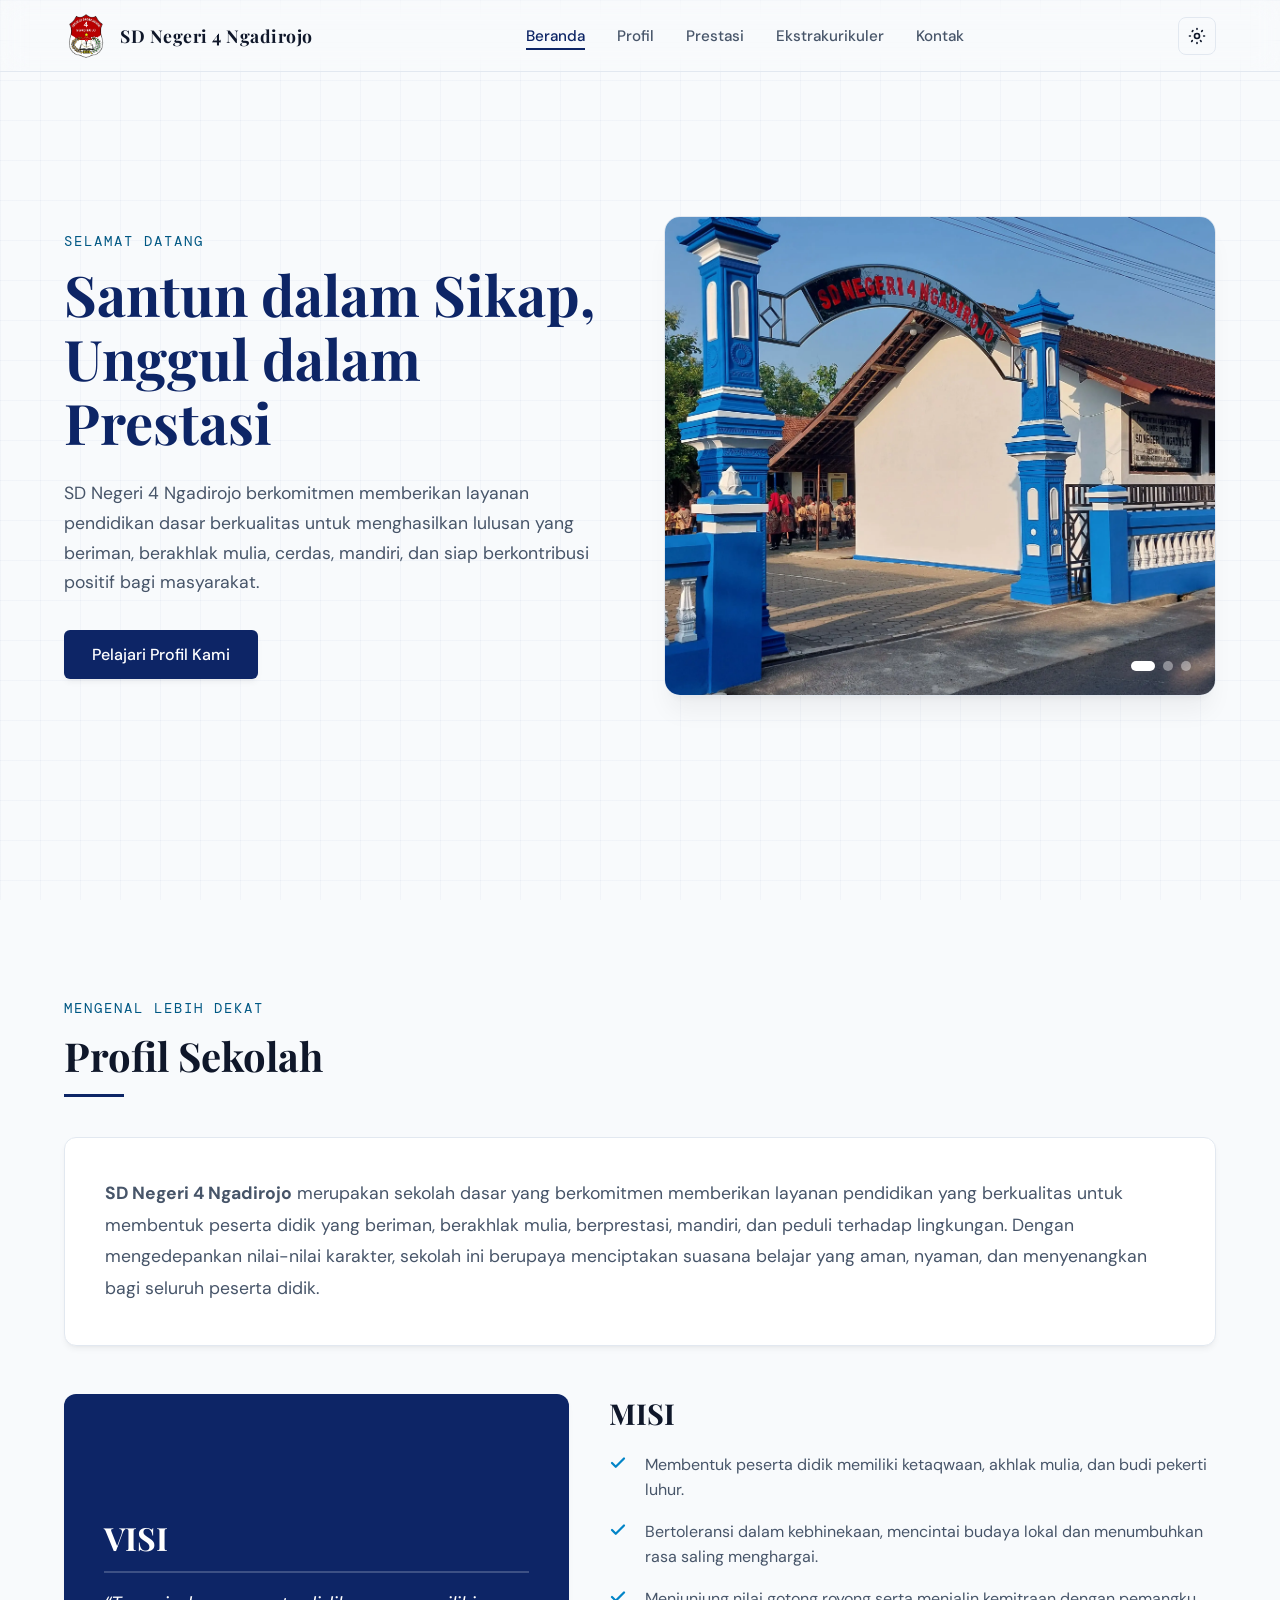
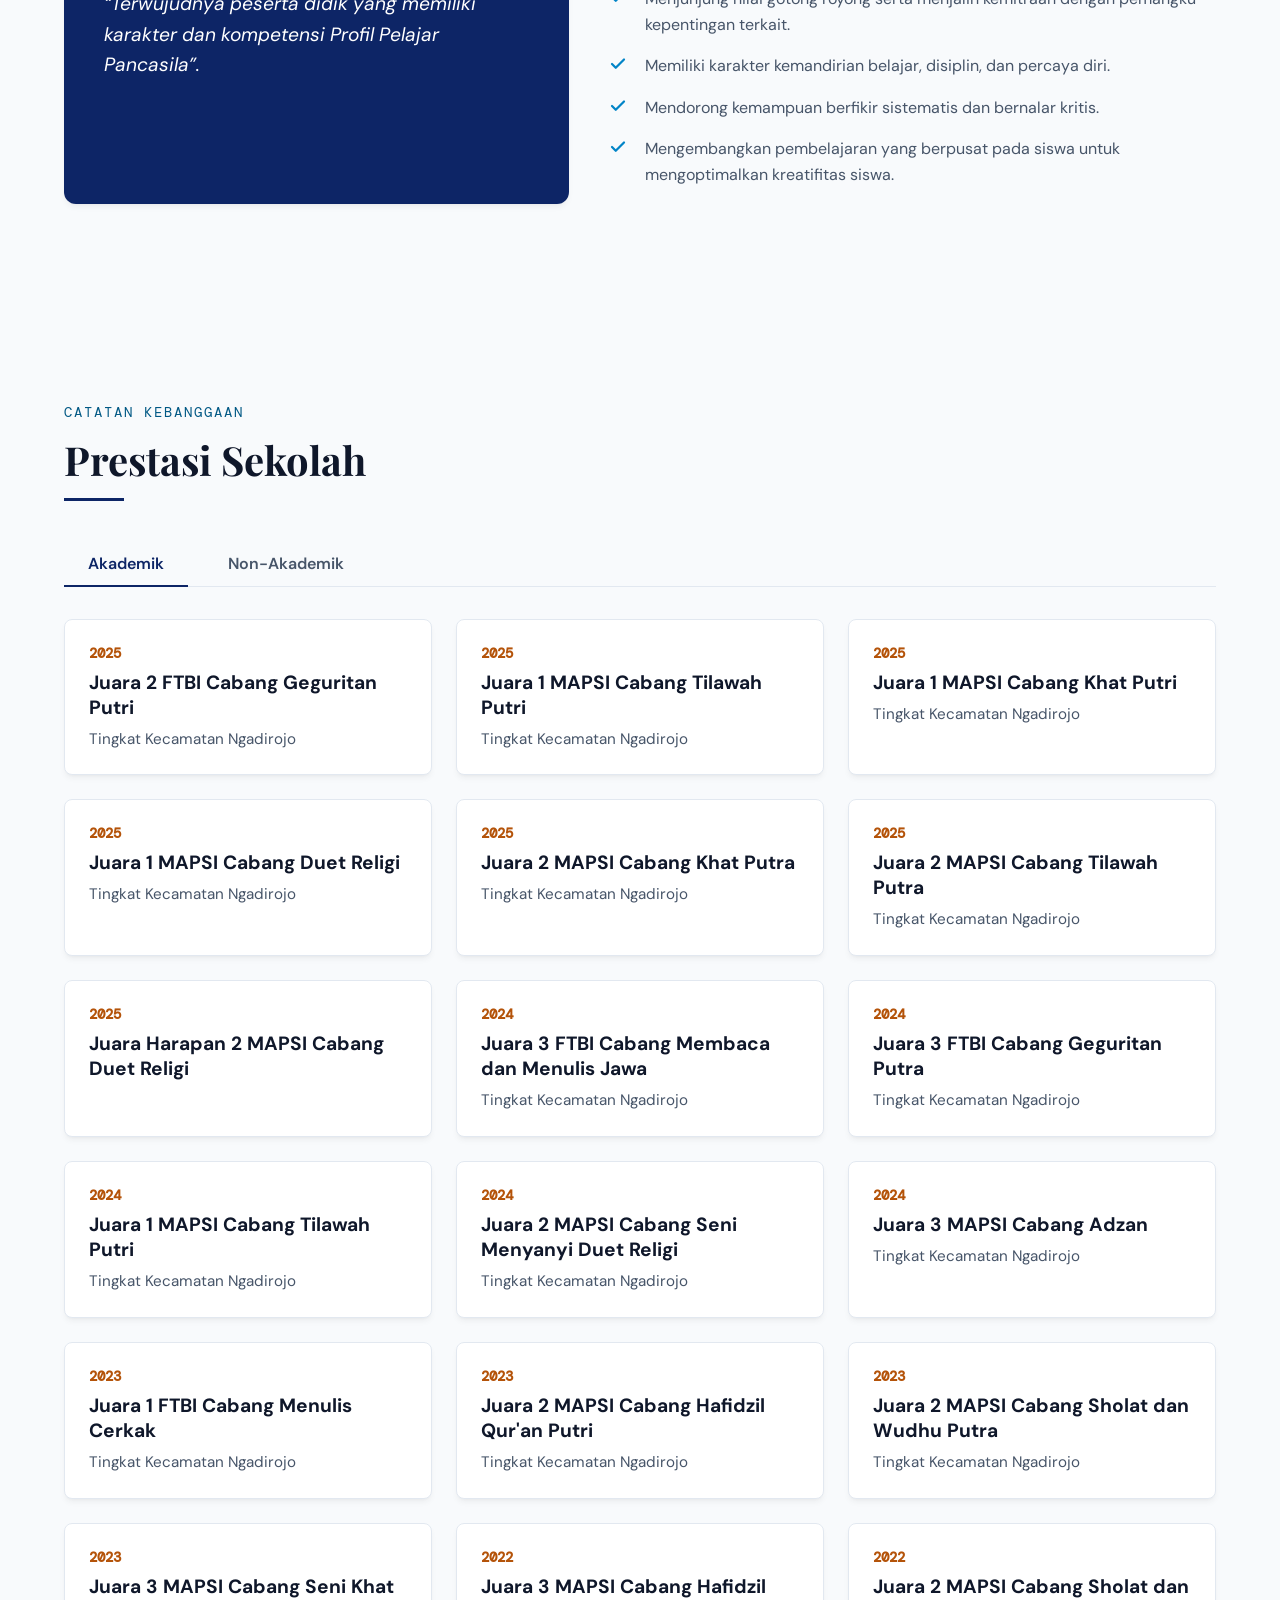
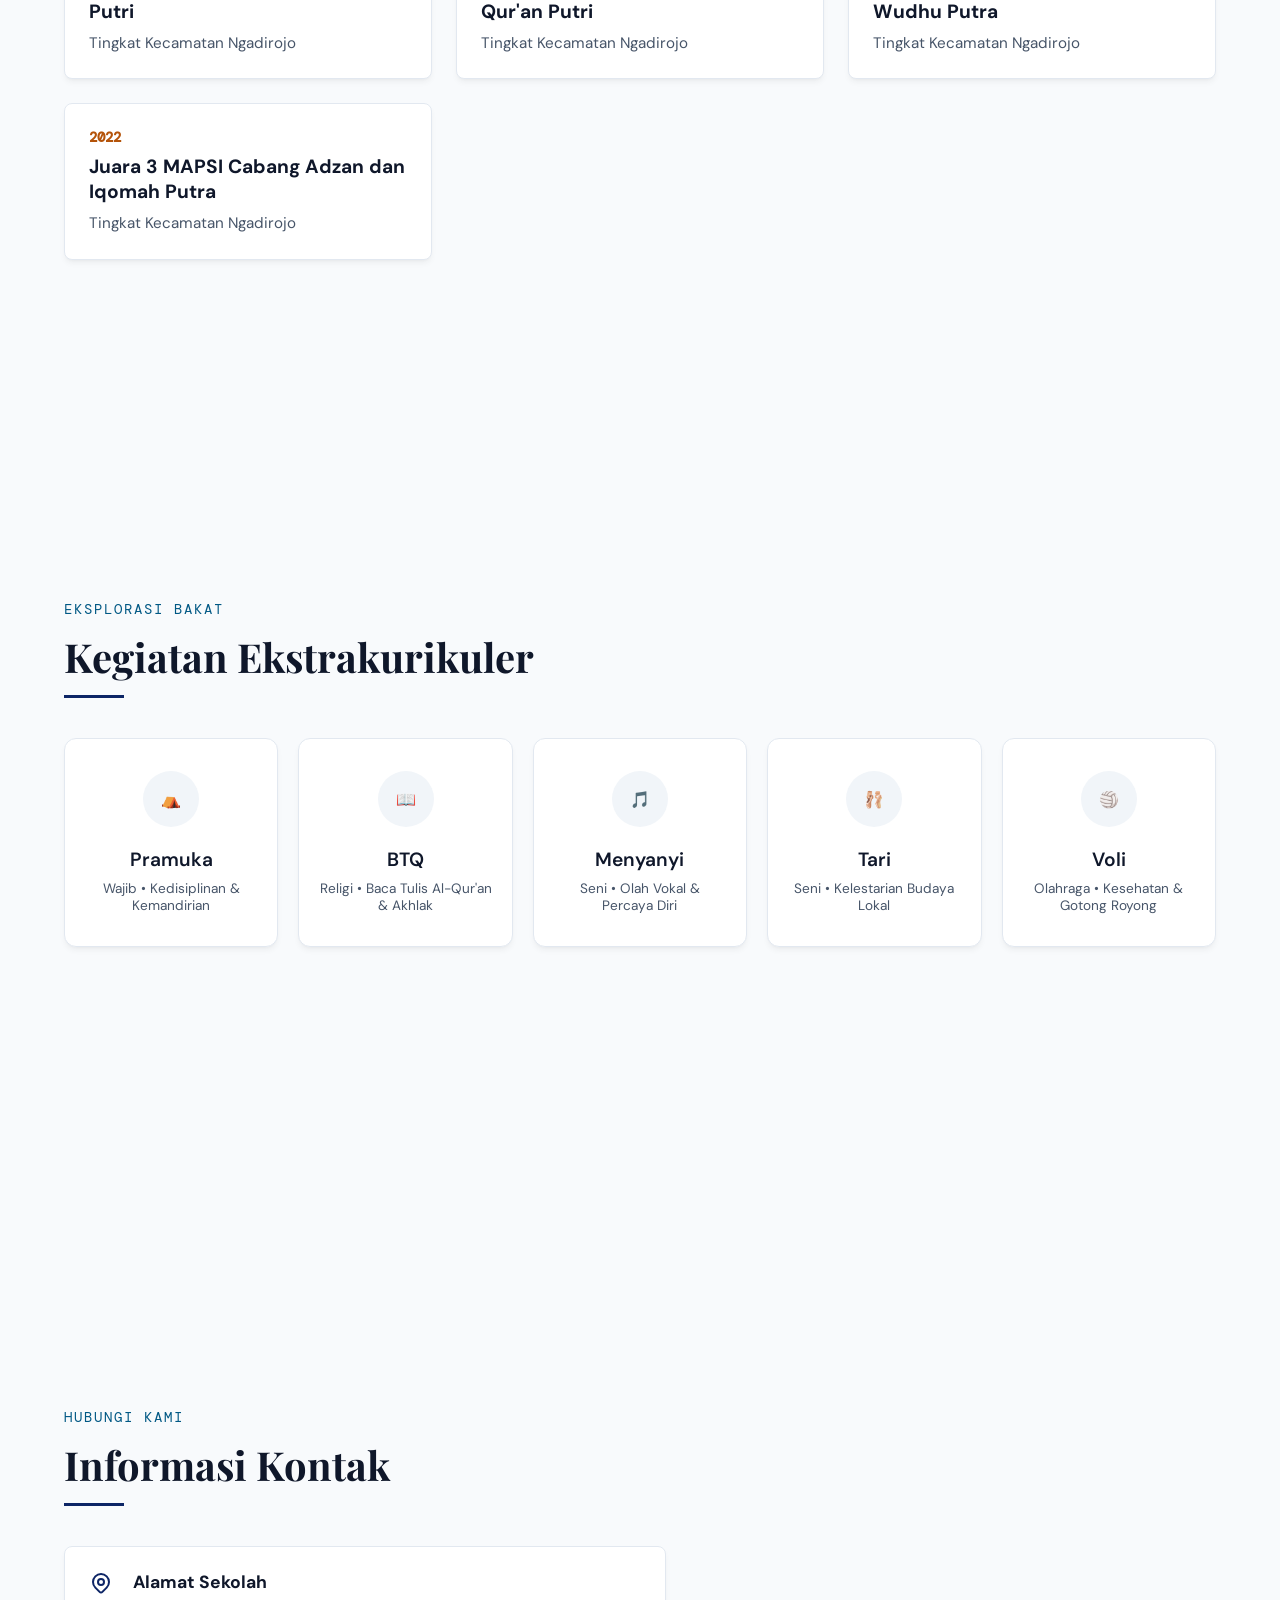
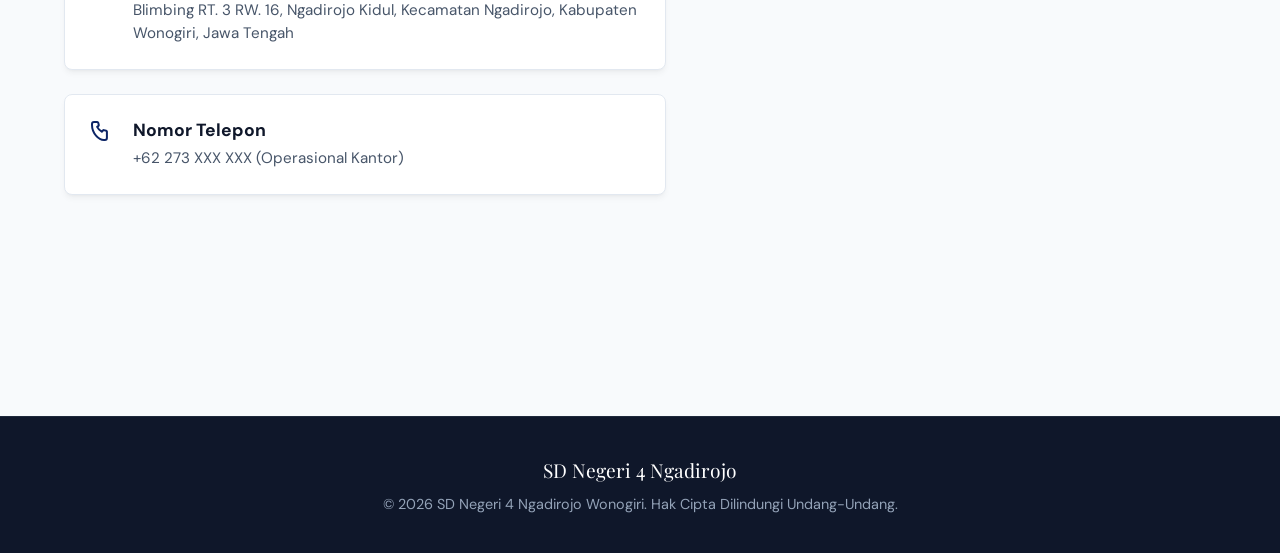
==== index.html @ ae5964b6 "first commit" ====
<!DOCTYPE html>
<html lang="id" data-theme="light">
<head>
  <meta charset="UTF-8">
  <meta name="viewport" content="width=device-width, initial-scale=1.0">
  
  <title>SD Negeri 4 Ngadirojo — Santun dalam Sikap, Unggul dalam Prestasi</title>
  <meta name="description" content="Official website resmi SD Negeri 4 Ngadirojo, Wonogiri. Berkomitmen memberikan layanan pendidikan berkualitas untuk membentuk peserta didik berkarakter Profil Pelajar Pancasila, mandiri, dan berprestasi.">
  <meta name="keywords" content="SD Negeri 4 Ngadirojo, SDN 4 Ngadirojo, Sekolah Dasar Wonogiri, Profil Pelajar Pancasila, SD Ngadirojo Kidul">
  <meta name="author" content="SD Negeri 4 Ngadirojo">
  <meta name="robots" content="index, follow">
  
  <meta property="og:type" content="website">
  <meta property="og:title" content="SD Negeri 4 Ngadirojo — Layanan Pendidikan Berkualitas">
  <meta property="og:description" content="Membentuk peserta didik yang memiliki karakter dan kompetensi Profil Pelajar Pancasila di Kabupaten Wonogiri.">
  <meta property="og:image" content="https://via.placeholder.com/1200x630/1F3F94/ffffff?text=SD+Negeri+4+Ngadirojo">

  <link rel="icon" href="assets/logo.webp">
  <link rel="preconnect" href="https://fonts.googleapis.com">
  <link rel="preconnect" href="https://fonts.gstatic.com" crossorigin>
  <link href="https://fonts.googleapis.com/css2?family=Playfair+Display:ital,wght@0,600;0,700;1,400&family=DM+Mono:wght@400;500&family=DM+Sans:wght@400;500;700&display=swap" rel="stylesheet">

  <link rel="stylesheet" href="style.css">
  <script src="script.js" defer></script>
</head>
<body>

  <div class="grid-bg" aria-hidden="true"></div>

  <nav class="navbar" id="navbar">
    <div class="nav-inner">
      <a href="#" class="nav-brand" aria-label="Homepage SDN 4 Ngadirojo">
        <img src="/assets/logo.webp" alt="Logo" class="nav-logo">
        <span class="brand-text">SD Negeri 4 Ngadirojo</span>
      </a>
      
      <ul class="nav-menu" id="navMenu">
        <li><a href="#hero" class="nav-link active">Beranda</a></li>
        <li><a href="#profil" class="nav-link">Profil</a></li>
        <li><a href="#prestasi" class="nav-link">Prestasi</a></li>
        <li><a href="#ekstrakurikuler" class="nav-link">Ekstrakurikuler</a></li>
        <li><a href="#kontak" class="nav-link">Kontak</a></li>
      </ul>

      <div class="nav-actions">
        <button class="theme-toggle" id="themeToggle" aria-label="Ubah Tema Tampilan">
          <svg width="20" height="20" fill="none" stroke="currentColor" stroke-width="2" viewBox="0 0 24 24">
            <path stroke-linecap="round" stroke-linejoin="round" d="M12 3v1m0 16v1m9-9h-1M4 12H3m15.364-6.364l-.707.707M6.343 17.657l-.707.707M16.243 17.657l.707.707M6.343 6.364l.707-.707M15 12a3 3 0 11-6 0 3 3 0 016 0z"/>
          </svg>
        </button>
        <button class="hamburger" id="hamburger" aria-label="Menu Navigasi" aria-expanded="false">
          <svg width="24" height="24" fill="none" stroke="currentColor" stroke-width="2" viewBox="0 0 24 24">
            <path stroke-linecap="round" stroke-linejoin="round" d="M4 6h16M4 12h16M4 18h16"/>
          </svg>
        </button>
      </div>
    </div>
  </nav>

  <main class="main-container" id="scrollContainer">

    <section id="hero">
      <div class="hero-grid">
        <div class="hero-content">
          <span class="section-tag">Selamat Datang</span>
          <h1>Santun dalam Sikap, Unggul dalam Prestasi</h1>
          <p>SD Negeri 4 Ngadirojo berkomitmen memberikan layanan pendidikan dasar berkualitas untuk menghasilkan lulusan yang beriman, berakhlak mulia, cerdas, mandiri, dan siap berkontribusi positif bagi masyarakat.</p>
          <a href="#profil" class="hero-cta">Pelajari Profil Kami</a>
        </div>
        
        <div class="slider-container" aria-label="Galeri Kegiatan Sekolah">
          <div class="slider-wrapper" id="sliderWrapper">
            <div class="slide">
              <img src="/assets/pic6.webp" alt="SDN 4 Ngadirojo">
            </div>
            <div class="slide">
              <img src="/assets/pic2.webp" alt="Penanaman Karakter">
              <div class="slide-caption">
                <h3>Penanaman Karakter Karakter Bangsa</h3>
                <p>Membentuk kedisiplinan dan jiwa nasionalisme berasaskan Pancasila.</p>
              </div>
            </div>
            <div class="slide">
              <img src="/assets/pic4.webp" alt="Kegiatan Ekstrakurikuler Lapangan">
              <div class="slide-caption">
                <h3>Pengembangan Bakat & Minat</h3>
                <p>Wadah eksplorasi potensi non-akademik siswa yang inklusif.</p>
              </div>
            </div>
          </div>
          <div class="slider-nav" id="sliderNav">
            <button class="slider-dot active" aria-label="Slide 1"></button>
            <button class="slider-dot" aria-label="Slide 2"></button>
            <button class="slider-dot" aria-label="Slide 3"></button>
          </div>
        </div>
      </div>
    </section>

    <section id="profil">
      <span class="section-tag">Mengenal Lebih Dekat</span>
      <h2 class="section-title">Profil Sekolah</h2>
      
      <div class="profile-card">
        <p><strong>SD Negeri 4 Ngadirojo</strong> merupakan sekolah dasar yang berkomitmen memberikan layanan pendidikan yang berkualitas untuk membentuk peserta didik yang beriman, berakhlak mulia, berprestasi, mandiri, dan peduli terhadap lingkungan. Dengan mengedepankan nilai-nilai karakter, sekolah ini berupaya menciptakan suasana belajar yang aman, nyaman, dan menyenangkan bagi seluruh peserta didik.</p>
      </div>

      <div class="vision-mission-box">
        <div class="vision-side">
          <h3>VISI</h3>
          <p>“Terwujudnya peserta didik yang memiliki karakter dan kompetensi Profil Pelajar Pancasila”.</p>
        </div>
        <div class="mission-side">
          <h3>MISI</h3>
          <ul class="mission-list">
            <li>Membentuk peserta didik memiliki ketaqwaan, akhlak mulia, dan budi pekerti luhur.</li>
            <li>Bertoleransi dalam kebhinekaan, mencintai budaya lokal dan menumbuhkan rasa saling menghargai.</li>
            <li>Menjunjung nilai gotong royong serta menjalin kemitraan dengan pemangku kepentingan terkait.</li>
            <li>Memiliki karakter kemandirian belajar, disiplin, dan percaya diri.</li>
            <li>Mendorong kemampuan berfikir sistematis dan bernalar kritis.</li>
            <li>Mengembangkan pembelajaran yang berpusat pada siswa untuk mengoptimalkan kreatifitas siswa.</li>
          </ul>
        </div>
      </div>
    </section>

    <section id="prestasi">
      <span class="section-tag">Catatan Kebanggaan</span>
      <h2 class="section-title">Prestasi Sekolah</h2>
      
      <div class="tabs-nav" role="tablist">
        <button class="tab-btn active" role="tab" aria-selected="true" data-tab="akademik">Akademik</button>
        <button class="tab-btn" role="tab" aria-selected="false" data-tab="non-akademik">Non-Akademik</button>
      </div>

      <div class="prestasi-content active" id="akademik">
        <div class="prestasi-card">
            <div class="prestasi-year">2025</div>
            <h4>Juara 2 FTBI Cabang Geguritan Putri</h4>
            <p>Tingkat Kecamatan Ngadirojo</p>
        </div>
        <div class="prestasi-card">
            <div class="prestasi-year">2025</div>
            <h4>Juara 1 MAPSI Cabang Tilawah Putri</h4>
            <p>Tingkat Kecamatan Ngadirojo</p>
        </div>
        <div class="prestasi-card">
            <div class="prestasi-year">2025</div>
            <h4>Juara 1 MAPSI Cabang Khat Putri</h4>
            <p>Tingkat Kecamatan Ngadirojo</p>
        </div>
        <div class="prestasi-card">
            <div class="prestasi-year">2025</div>
            <h4>Juara 1 MAPSI Cabang Duet Religi</h4>
            <p>Tingkat Kecamatan Ngadirojo</p>
        </div>
        <div class="prestasi-card">
            <div class="prestasi-year">2025</div>
            <h4>Juara 2 MAPSI Cabang Khat Putra</h4>
            <p>Tingkat Kecamatan Ngadirojo</p>
        </div>
        <div class="prestasi-card">
            <div class="prestasi-year">2025</div>
            <h4>Juara 2 MAPSI Cabang Tilawah Putra</h4>
            <p>Tingkat Kecamatan Ngadirojo</p>
        </div>
        <div class="prestasi-card">
            <div class="prestasi-year">2025</div>
            <h4>Juara Harapan 2 MAPSI Cabang Duet Religi</h4>
        </div>
        <div class="prestasi-card">
            <div class="prestasi-year">2024</div>
            <h4>Juara 3 FTBI Cabang Membaca dan Menulis Jawa</h4>
            <p>Tingkat Kecamatan Ngadirojo</p>
        </div>
        <div class="prestasi-card">
            <div class="prestasi-year">2024</div>
            <h4>Juara 3 FTBI Cabang Geguritan Putra</h4>
            <p>Tingkat Kecamatan Ngadirojo</p>
        </div>
        <div class="prestasi-card">
            <div class="prestasi-year">2024</div>
            <h4>Juara 1 MAPSI Cabang Tilawah Putri</h4>
            <p>Tingkat Kecamatan Ngadirojo</p>
        </div>
        <div class="prestasi-card">
            <div class="prestasi-year">2024</div>
            <h4>Juara 2 MAPSI Cabang Seni Menyanyi Duet Religi</h4>
            <p>Tingkat Kecamatan Ngadirojo</p>
        </div>
        <div class="prestasi-card">
            <div class="prestasi-year">2024</div>
            <h4>Juara 3 MAPSI Cabang Adzan</h4>
            <p>Tingkat Kecamatan Ngadirojo</p>
        </div>
        <div class="prestasi-card">
            <div class="prestasi-year">2023</div>
            <h4>Juara 1 FTBI Cabang Menulis Cerkak</h4>
            <p>Tingkat Kecamatan Ngadirojo</p>
        </div>
        <div class="prestasi-card">
            <div class="prestasi-year">2023</div>
            <h4>Juara 2 MAPSI Cabang Hafidzil Qur'an Putri</h4>
            <p>Tingkat Kecamatan Ngadirojo</p>
        </div>
        <div class="prestasi-card">
            <div class="prestasi-year">2023</div>
            <h4>Juara 2 MAPSI Cabang Sholat dan Wudhu Putra</h4>
            <p>Tingkat Kecamatan Ngadirojo</p>
        </div>
        <div class="prestasi-card">
            <div class="prestasi-year">2023</div>
            <h4>Juara 3 MAPSI Cabang Seni Khat Putri</h4>
            <p>Tingkat Kecamatan Ngadirojo</p>
        </div>
        <div class="prestasi-card">
            <div class="prestasi-year">2022</div>
            <h4>Juara 3 MAPSI Cabang Hafidzil Qur'an Putri</h4>
            <p>Tingkat Kecamatan Ngadirojo</p>
        </div>
        <div class="prestasi-card">
            <div class="prestasi-year">2022</div>
            <h4>Juara 2 MAPSI Cabang Sholat dan Wudhu Putra</h4>
            <p>Tingkat Kecamatan Ngadirojo</p>
        </div>
        <div class="prestasi-card">
            <div class="prestasi-year">2022</div>
            <h4>Juara 3 MAPSI Cabang Adzan dan Iqomah Putra</h4>
            <p>Tingkat Kecamatan Ngadirojo</p>
        </div>
      </div>

      <div class="prestasi-content" id="non-akademik">
        <div class="prestasi-card">
            <div class="prestasi-year">2025</div>
            <h4>Juara 3 FLS3N Cabang Menari</h4>
            <p>Tingkat Kabupaten Wonogiri</p>
        </div>
        <div class="prestasi-card">
            <div class="prestasi-year">2025</div>
            <h4>Juara 1 Pencak Silat</h4>
        </div>
        <div class="prestasi-card">
            <div class="prestasi-year">2025</div>
            <h4>Juara 2 Pesta Siaga Putri</h4>
        </div>
        <div class="prestasi-card">
            <div class="prestasi-year">2025</div>
            <h4>Juara Harapan 2 Pesta Siaga Putra</h4>
        </div>
        <div class="prestasi-card">
            <div class="prestasi-year">2024</div>
            <h4>Juara Harapan 2 Pesta Siaga</h4>
            <p>Tingkat Kabupaten Wonogiri</p>
        </div>
        <div class="prestasi-card">
            <div class="prestasi-year">2023</div>
            <h4>Juara 3 Pencak Silat Pelajar IPSI Raden Mas Said</h4>
            <p>Tingkat Kabupaten Wonogiri</p>
        </div>
        <div class="prestasi-card">
            <div class="prestasi-year">2023</div>
            <h4>Juara 3 Kejuaraan Pencak Silat Cabang Seni</h4>
            <p>Tingkat Provinsi Jawa Tengah</p>
        </div>
        <div class="prestasi-card">
            <div class="prestasi-year">2023</div>
            <h4>Juara 3 Lomba FLS2N Seni Tari</h4>
            <p>Tingkat Kecamatan Ngadirojo</p>
        </div>
        <div class="prestasi-card">
            <div class="prestasi-year">2023</div>
            <h4>Juara 2 Lomba FLS2N Cabang Seni Menyanyi Tunggal</h4>
            <p>Tingkat Kecamatan Ngadirojo</p>
        </div>
        <div class="prestasi-card">
            <div class="prestasi-year">2023</div>
            <h4>Juara Harapan 3 FLS2N Cabang Seni Menyanyi Tunggal</h4>
            <p>Tingkat Kecamatan Ngadirojo</p>
        </div>
        <div class="prestasi-card">
            <div class="prestasi-year">2023</div>
            <h4>Juara 1 Pesta Siaga</h4>
            <p>Tingkat Kecamatan Ngadirojo</p>
        </div>
        <div class="prestasi-card">
            <div class="prestasi-year">2022</div>
            <h4>Juara 2 Lomba FLS2N Cabang Seni Tari</h4>
            <p>Tingkat Kecamatan Ngadirojo</p>
        </div>
        <div class="prestasi-card">
            <div class="prestasi-year">2021</div>
            <h4>Juara 2 Lomba FLS2N Menyanyi Tunggal</h4>
            <p>Tingkat Kecamatan Ngadirojo</p>
        </div>
        <div class="prestasi-card">
            <div class="prestasi-year">2018</div>
            <h4>Juara 2 Lomba PBB SD/MI Hardiknas</h4>
            <p>Tingkat Kecamatan Ngadirojo</p>
        </div>
      </div>
    </section>

    <section id="ekstrakurikuler">
      <span class="section-tag">Eksplorasi Bakat</span>
      <h2 class="section-title">Kegiatan Ekstrakurikuler</h2>
      
      <div class="ekstra-grid">
        <div class="ekstra-card">
          <div class="ekstra-icon">⛺</div>
          <h4>Pramuka</h4>
          <p>Wajib • Kedisiplinan & Kemandirian</p>
        </div>
        <div class="ekstra-card">
          <div class="ekstra-icon">📖</div>
          <h4>BTQ</h4>
          <p>Religi • Baca Tulis Al-Qur'an & Akhlak</p>
        </div>
        <div class="ekstra-card">
          <div class="ekstra-icon">🎵</div>
          <h4>Menyanyi</h4>
          <p>Seni • Olah Vokal & Percaya Diri</p>
        </div>
        <div class="ekstra-card">
          <div class="ekstra-icon">🩰</div>
          <h4>Tari</h4>
          <p>Seni • Kelestarian Budaya Lokal</p>
        </div>
        <div class="ekstra-card">
          <div class="ekstra-icon">🏐</div>
          <h4>Voli</h4>
          <p>Olahraga • Kesehatan & Gotong Royong</p>
        </div>
      </div>
    </section>

    <section id="kontak">
      <span class="section-tag">Hubungi Kami</span>
      <h2 class="section-title">Informasi Kontak</h2>
      
      <div class="contact-grid">
        <div class="contact-info">
          <div class="contact-item">
            <div class="contact-item-icon">
              <svg width="24" height="24" fill="none" stroke="currentColor" stroke-width="2" viewBox="0 0 24 24">
                <path stroke-linecap="round" stroke-linejoin="round" d="M17.657 16.657L13.414 20.9a1.998 1.998 0 01-2.827 0l-4.244-4.243a8 8 0 1111.314 0z"/>
                <path stroke-linecap="round" stroke-linejoin="round" d="M15 11a3 3 0 11-6 0 3 3 0 016 0z"/>
              </svg>
            </div>
            <div>
              <h4>Alamat Sekolah</h4>
              <p>Blimbing RT. 3 RW. 16, Ngadirojo Kidul, Kecamatan Ngadirojo, Kabupaten Wonogiri, Jawa Tengah</p>
            </div>
          </div>

          <div class="contact-item">
            <div class="contact-item-icon">
              <svg width="24" height="24" fill="none" stroke="currentColor" stroke-width="2" viewBox="0 0 24 24">
                <path stroke-linecap="round" stroke-linejoin="round" d="M3 5a2 2 0 012-2h3.28a1 1 0 01.94.725l.548 2.2a1 1 0 01-.321.988l-1.305.98a10.582 10.582 0 004.872 4.872l.98-1.305a1 1 0 01.988-.321l2.2.548a1 1 0 01.725.94V19a2 2 0 01-2 2h-1C9.716 21 3 14.284 3 6V5z"/>
              </svg>
            </div>
            <div>
              <h4>Nomor Telepon</h4>
              <p>+62 273 XXX XXX (Operasional Kantor)</p>
            </div>
          </div>
        </div>
      </div>
    </section>

  </main>

  <footer>
    <div class="footer-brand">SD Negeri 4 Ngadirojo</div>
    <p>&copy; 2026 SD Negeri 4 Ngadirojo Wonogiri. Hak Cipta Dilindungi Undang-Undang.</p>
  </footer>
</body>
</html>
---- style.css ----
:root {
    --primary-color:   #0d2566;
    --secondary-color: #005884;
    --accent-color:    #B45309;
    --background:      #F8FAFC;
    --surface-light:   #FFFFFF;
    --surface-dark:    #F1F5F9;
    --text-primary:    #0F172A;
    --text-secondary:  #475569;
    --border-color:    #E2E8F0;
    --divider-color:   #E2E8F0;
    --shadow:          0 4px 6px -1px rgba(0,0,0,0.05), 0 2px 4px -2px rgba(0,0,0,0.05);
    --shadow-lg:       0 20px 25px -5px rgba(0,0,0,0.05), 0 8px 10px -6px rgba(0,0,0,0.05);
    --nav-h:           72px;
    --tr:              0.3s cubic-bezier(.4,0,.2,1);
    --grid-line:       rgba(30, 58, 138, 0.03);
}

[data-theme="dark"] {
    --primary-color:   #4c8eab;
    --secondary-color: #399fcf;
    --accent-color:    #F59E0B;
    --background:      #0F172A;
    --surface-light:   #1E293B;
    --surface-dark:    #0F172A;
    --text-primary:    #F8FAFC;
    --text-secondary:  #94A3B8;
    --border-color:    #334155;
    --divider-color:   #1E293B;
    --grid-line:       rgba(56, 189, 248, 0.03);
}

/* ── BASE STYLES ──────────────────────────────── */
* {
    box-sizing: border-box;
    margin: 0;
    padding: 0;
}
html {
    scroll-behavior: smooth;
    font-family: 'DM Sans', sans-serif;
    color: var(--text-primary);
    background-color: var(--background);
}
body {
    overflow-x: hidden;
}

/* Latar Belakang Grid Premium */
.grid-bg {
    position: fixed;
    top: 0; left: 0; width: 100%; height: 100%;
    background-image: 
        linear-gradient(to right, var(--grid-line) 1px, transparent 1px),
        linear-gradient(to bottom, var(--grid-line) 1px, transparent 1px);
    background-size: 40px 40px;
    z-index: -1;
    pointer-events: none;
}

/* ── NAVIGATION ───────────────────────────────── */
.navbar {
    position: fixed;
    top: 0; left: 0; width: 100%;
    height: var(--nav-h);
    background: rgba(var(--surface-light), 0.85);
    backdrop-filter: blur(12px);
    -webkit-backdrop-filter: blur(12px);
    border-bottom: 1px solid var(--border-color);
    z-index: 1000;
    transition: var(--tr);
}
.nav-inner {
    max-width: 1200px;
    height: 100%;
    margin: 0 auto;
    display: flex;
    align-items: center;
    justify-content: space-between;
    padding: 0 24px;
}
.nav-brand {
    display: flex;
    align-items: center;
    gap: 12px;
    text-decoration: none;
    color: var(--text-primary);
    font-weight: 700;
}
.nav-logo {
    height: 44px;
    width: auto;
}
.brand-text {
    font-family: 'Playfair Display', serif;
    font-size: 1.1rem;
    letter-spacing: 0.5px;
}
.nav-menu {
    display: flex;
    list-style: none;
    gap: 32px;
    align-items: center;
}
.nav-link {
    text-decoration: none;
    color: var(--text-secondary);
    font-size: 0.95rem;
    font-weight: 500;
    transition: var(--tr);
    position: relative;
    padding: 4px 0;
}
.nav-link:hover, .nav-link.active {
    color: var(--primary-color);
}
.nav-link::after {
    content: '';
    position: absolute;
    bottom: 0; left: 0; width: 0; height: 2px;
    background-color: var(--primary-color);
    transition: var(--tr);
}
.nav-link:hover::after, .nav-link.active::after {
    width: 100%;
}
.nav-actions {
    display: flex;
    align-items: center;
    gap: 16px;
}
.theme-toggle, .hamburger {
    background: none;
    border: 1px solid var(--border-color);
    cursor: pointer;
    color: var(--text-primary);
    padding: 8px;
    border-radius: 8px;
    display: flex;
    align-items: center;
    justify-content: center;
    transition: var(--tr);
}
.theme-toggle:hover {
    background: var(--surface-dark);
}
.hamburger {
    display: none;
}

/* ── CONTAINER SCROLL (ONE-PAGE) ───────────────── */
.main-container {
    margin-top: var(--nav-h);
}
section {
    padding: 100px 24px;
    max-width: 1200px;
    margin: 0 auto;
    min-height: calc(100vh - var(--nav-h));
    display: flex;
    flex-direction: column;
    justify-content: center;
    opacity: 0;
    transform: translateY(40px);
    transition: opacity 0.8s cubic-bezier(0.4, 0, 0.2, 1), transform 0.8s cubic-bezier(0.4, 0, 0.2, 1);
}
section.visible {
    opacity: 1;
    transform: translateY(0);
}

/* Section Typography */
.section-tag {
    font-family: 'DM Mono', monospace;
    color: var(--secondary-color);
    font-size: 0.85rem;
    text-transform: uppercase;
    letter-spacing: 2px;
    margin-bottom: 12px;
    display: block;
}
.section-title {
    font-family: 'Playfair Display', serif;
    font-size: 2.5rem;
    font-weight: 700;
    color: var(--text-primary);
    margin-bottom: 40px;
    position: relative;
}
.section-title::after {
    content: '';
    display: block;
    width: 60px;
    height: 3px;
    background: var(--primary-color);
    margin-top: 12px;
}

/* ── HERO & SLIDER SECTION ─────────────────────── */
#hero {
    padding-top: 40px;
}
.hero-grid {
    display: grid;
    grid-template-columns: 1fr 1fr;
    gap: 48px;
    align-items: center;
}
.hero-content h1 {
    font-family: 'Playfair Display', serif;
    font-size: 3.5rem;
    line-height: 1.15;
    margin-bottom: 24px;
    color: var(--primary-color);
}
.hero-content p {
    font-size: 1.1rem;
    color: var(--text-secondary);
    line-height: 1.7;
    margin-bottom: 32px;
}
.hero-cta {
    display: inline-block;
    padding: 14px 28px;
    background-color: var(--primary-color);
    color: white;
    text-decoration: none;
    border-radius: 6px;
    font-weight: 500;
    box-shadow: var(--shadow);
    transition: var(--tr);
}
.hero-cta:hover {
    transform: translateY(-2px);
    box-shadow: var(--shadow-lg);
    background-color: var(--secondary-color);
}

/* Creative Slider Container */
.slider-container {
    position: relative;
    width: 100%;
    height: 480px;
    border-radius: 16px;
    overflow: hidden;
    box-shadow: var(--shadow-lg);
    border: 1px solid var(--border-color);
}
.slider-wrapper {
    display: flex;
    width: 300%;
    height: 100%;
    transition: transform 0.6s cubic-bezier(0.4, 0, 0.2, 1);
}
.slide {
    width: 33.3333%;
    height: 100%;
    position: relative;
}
.slide img {
    width: 100%;
    height: 100%;
    object-fit: cover;
}
.slide-caption {
    position: absolute;
    bottom: 0; left: 0; width: 100%;
    background: linear-gradient(transparent, rgba(15, 23, 42, 0.85));
    color: white;
    padding: 40px 24px 24px;
}
.slide-caption h3 {
    font-family: 'Playfair Display', serif;
    font-size: 1.4rem;
    margin-bottom: 8px;
}
.slide-caption p {
    font-size: 0.9rem;
    opacity: 0.9;
}
.slider-nav {
    position: absolute;
    bottom: 24px; right: 24px;
    display: flex;
    gap: 8px;
    z-index: 10;
}
.slider-dot {
    width: 10px; height: 10px;
    border-radius: 50%;
    background: rgba(255,255,255,0.4);
    border: none;
    cursor: pointer;
    transition: var(--tr);
}
.slider-dot.active {
    background: white;
    width: 24px;
    border-radius: 5px;
}

/* ── PROFIL & VISI MISI ────────────────────────── */
.profile-card {
    background: var(--surface-light);
    border: 1px solid var(--border-color);
    padding: 40px;
    border-radius: 12px;
    box-shadow: var(--shadow);
    margin-bottom: 48px;
}
.profile-card p {
    font-size: 1.1rem;
    line-height: 1.8;
    color: var(--text-secondary);
}
.identity-grid {
    display: grid;
    grid-template-columns: repeat(auto-fit, minmax(280px, 1fr));
    gap: 24px;
    margin-bottom: 48px;
}
.id-item {
    background: var(--surface-light);
    border-left: 4px solid var(--primary-color);
    padding: 20px;
    border-radius: 0 8px 8px 0;
    box-shadow: var(--shadow);
}
.id-item h4 {
    font-family: 'DM Mono', monospace;
    font-size: 0.85rem;
    color: var(--secondary-color);
    margin-bottom: 6px;
    text-transform: uppercase;
}
.id-item p {
    font-size: 1rem;
    font-weight: 600;
    color: var(--text-primary);
}
.vision-mission-box {
    display: grid;
    grid-template-columns: 1fr 1.2fr;
    gap: 40px;
}
.vision-side {
    background: var(--primary-color);
    color: white;
    padding: 40px;
    border-radius: 12px;
    display: flex;
    flex-direction: column;
    justify-content: center;
    box-shadow: var(--shadow);
}
.vision-side h3 {
    font-family: 'Playfair Display', serif;
    font-size: 2rem;
    margin-bottom: 16px;
    border-bottom: 2px solid rgba(255,255,255,0.2);
    padding-bottom: 12px;
}
.vision-side p {
    font-size: 1.2rem;
    font-style: italic;
    line-height: 1.6;
}
.mission-side h3 {
    font-family: 'Playfair Display', serif;
    font-size: 1.8rem;
    margin-bottom: 20px;
}
.mission-list {
    list-style: none;
}
.mission-list li {
    position: relative;
    padding-left: 36px;
    margin-bottom: 16px;
    line-height: 1.6;
    color: var(--text-secondary);
}
.mission-list li::before {
    content: url("data:image/svg+xml,%3Csvg xmlns='http://www.w3.org/2000/svg' width='18' height='18' viewBox='0 0 24 24' fill='none' stroke='%230284C7' stroke-width='3' stroke-linecap='round' stroke-linejoin='round'%3E%3Cpolyline points='20 6 9 17 4 12'%3E%3C/polyline%3E%3C/svg%3E");
    position: absolute;
    left: 0; top: 2px;
}

/* ── PRESTASI (TAB FILTERED) ──────────────────── */
.tabs-nav {
    display: flex;
    gap: 16px;
    border-bottom: 1px solid var(--border-color);
    margin-bottom: 32px;
}
.tab-btn {
    background: none;
    border: none;
    padding: 12px 24px;
    font-family: 'DM Sans', sans-serif;
    font-size: 1rem;
    font-weight: 600;
    color: var(--text-secondary);
    cursor: pointer;
    transition: var(--tr);
    position: relative;
}
.tab-btn.active {
    color: var(--primary-color);
}
.tab-btn.active::after {
    content: '';
    position: absolute;
    bottom: -1px; left: 0; width: 100%; height: 2px;
    background-color: var(--primary-color);
}
.prestasi-content {
    display: none;
}
.prestasi-content.active {
    display: grid;
    grid-template-columns: repeat(auto-fit, minmax(320px, 1fr));
    gap: 24px;
}
.prestasi-card {
    background: var(--surface-light);
    border: 1px solid var(--border-color);
    padding: 24px;
    border-radius: 8px;
    box-shadow: var(--shadow);
    transition: var(--tr);
}
.prestasi-card:hover {
    transform: translateY(-4px);
    box-shadow: var(--shadow-lg);
}
.prestasi-year {
    font-family: 'DM Mono', monospace;
    color: var(--accent-color);
    font-size: 0.9rem;
    font-weight: 600;
    margin-bottom: 8px;
}
.prestasi-card h4 {
    font-size: 1.2rem;
    margin-bottom: 8px;
    color: var(--text-primary);
}
.prestasi-card p {
    font-size: 0.95rem;
    color: var(--text-secondary);
    line-height: 1.5;
}

/* ── EKSTRAKURIKULER ───────────────────────────── */
.ekstra-grid {
    display: grid;
    grid-template-columns: repeat(auto-fit, minmax(200px, 1fr));
    gap: 20px;
}
.ekstra-card {
    background: var(--surface-light);
    border: 1px solid var(--border-color);
    padding: 32px 20px;
    border-radius: 12px;
    text-align: center;
    box-shadow: var(--shadow);
    transition: var(--tr);
}
.ekstra-card:hover {
    background: var(--primary-color);
    border-color: var(--primary-color);
}
.ekstra-card:hover h4, .ekstra-card:hover p {
    color: white;
}
.ekstra-icon {
    width: 56px; height: 56px;
    background: var(--surface-dark);
    border-radius: 50%;
    display: flex;
    align-items: center;
    justify-content: center;
    margin: 0 auto 20px;
    color: var(--primary-color);
    transition: var(--tr);
}
.ekstra-card:hover .ekstra-icon {
    background: rgba(255,255,255,0.15);
    color: white;
}
.ekstra-card h4 {
    font-size: 1.2rem;
    font-weight: 600;
    margin-bottom: 8px;
    color: var(--text-primary);
}
.ekstra-card p {
    font-size: 0.85rem;
    color: var(--text-secondary);
}

/* ── KONTAK ────────────────────────────────────── */
.contact-grid {
    display: grid;
    grid-template-columns: 1.2fr 1fr;
    gap: 48px;
}
.contact-info {
    display: flex;
    flex-direction: column;
    gap: 24px;
}
.contact-item {
    background: var(--surface-light);
    border: 1px solid var(--border-color);
    padding: 24px;
    border-radius: 8px;
    display: flex;
    gap: 20px;
    box-shadow: var(--shadow);
}
.contact-item-icon {
    color: var(--primary-color);
    flex-shrink: 0;
}
.contact-item h4 {
    font-size: 1.1rem;
    margin-bottom: 6px;
}
.contact-item p {
    font-size: 0.95rem;
    color: var(--text-secondary);
    line-height: 1.5;
}
.contact-form {
    background: var(--surface-light);
    border: 1px solid var(--border-color);
    padding: 32px;
    border-radius: 12px;
    box-shadow: var(--shadow);
}
.form-group {
    margin-bottom: 20px;
}
.form-group label {
    display: block;
    font-size: 0.9rem;
    font-weight: 500;
    margin-bottom: 8px;
    color: var(--text-secondary);
}
.form-group input, .form-group textarea {
    width: 100%;
    padding: 12px;
    border: 1px solid var(--border-color);
    border-radius: 6px;
    background: var(--background);
    color: var(--text-primary);
    font-family: inherit;
    transition: var(--tr);
}
.form-group input:focus, .form-group textarea:focus {
    outline: none;
    border-color: var(--primary-color);
    box-shadow: 0 0 0 3px rgba(30, 58, 138, 0.1);
}
.submit-btn {
    width: 100%;
    padding: 14px;
    background: var(--primary-color);
    color: white;
    border: none;
    border-radius: 6px;
    font-weight: 600;
    cursor: pointer;
    transition: var(--tr);
}
.submit-btn:hover {
    background: var(--secondary-color);
}

/* ── FOOTER ────────────────────────────────────── */
footer {
    background: #0F172A;
    color: #94A3B8;
    padding: 40px 24px;
    border-top: 1px solid #1E293B;
    text-align: center;
    font-size: 0.9rem;
}
.footer-brand {
    font-family: 'Playfair Display', serif;
    color: white;
    font-size: 1.2rem;
    margin-bottom: 12px;
}

/* ── RESPONSIVE RESPONSIVENESS ─────────────────── */
@media (max-width: 968px) {
    .hero-grid, .vision-mission-box, .contact-grid {
        grid-template-columns: 1fr;
    }
    .slider-container {
        height: 360px;
    }
    .hamburger {
        display: flex;
    }
    .nav-menu {
        position: fixed;
        top: var(--nav-h); left: 0; width: 100%;
        background: var(--surface-light);
        border-bottom: 1px solid var(--border-color);
        flex-direction: column;
        padding: 32px;
        gap: 24px;
        transform: translateY(-150%);
        transition: var(--tr);
        box-shadow: var(--shadow-lg);
    }
    .nav-menu.open {
        transform: translateY(0);
    }
    .hero-content h1 {
        font-size: 2.5rem;
    }
}
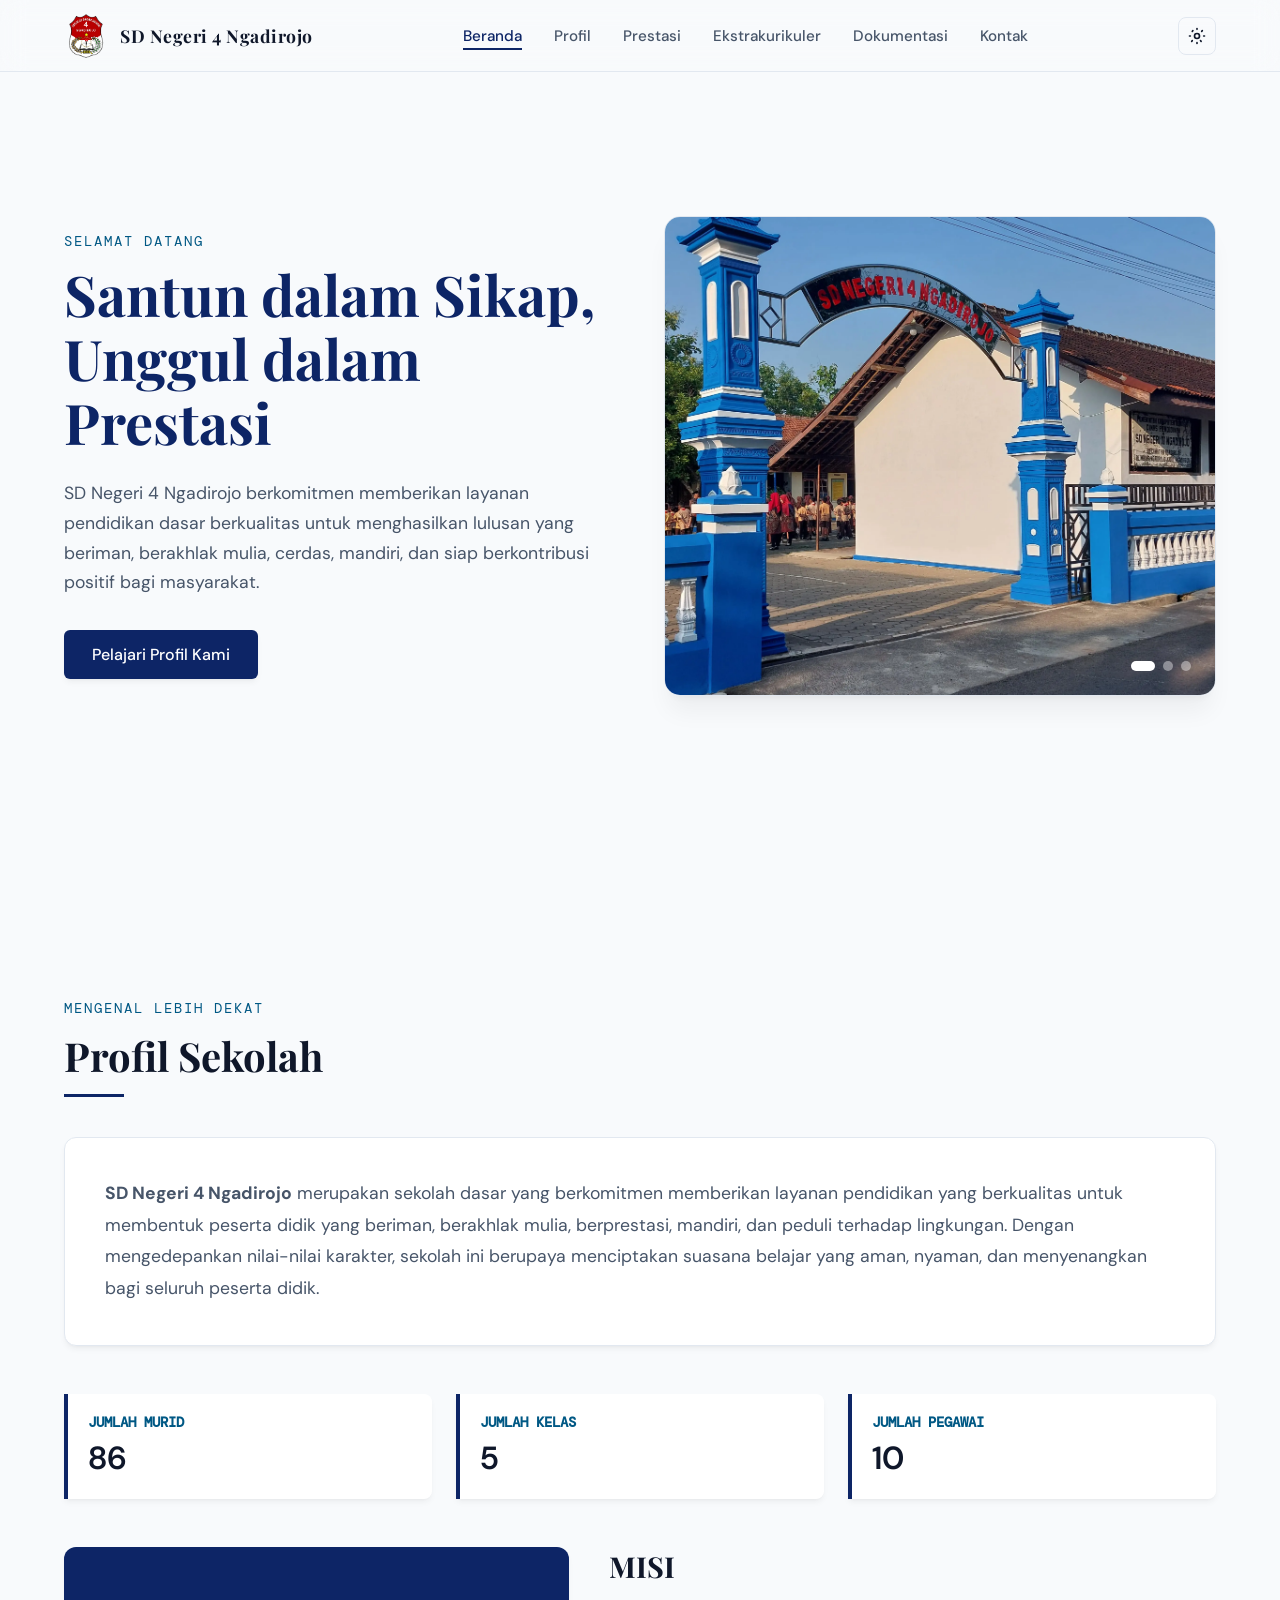
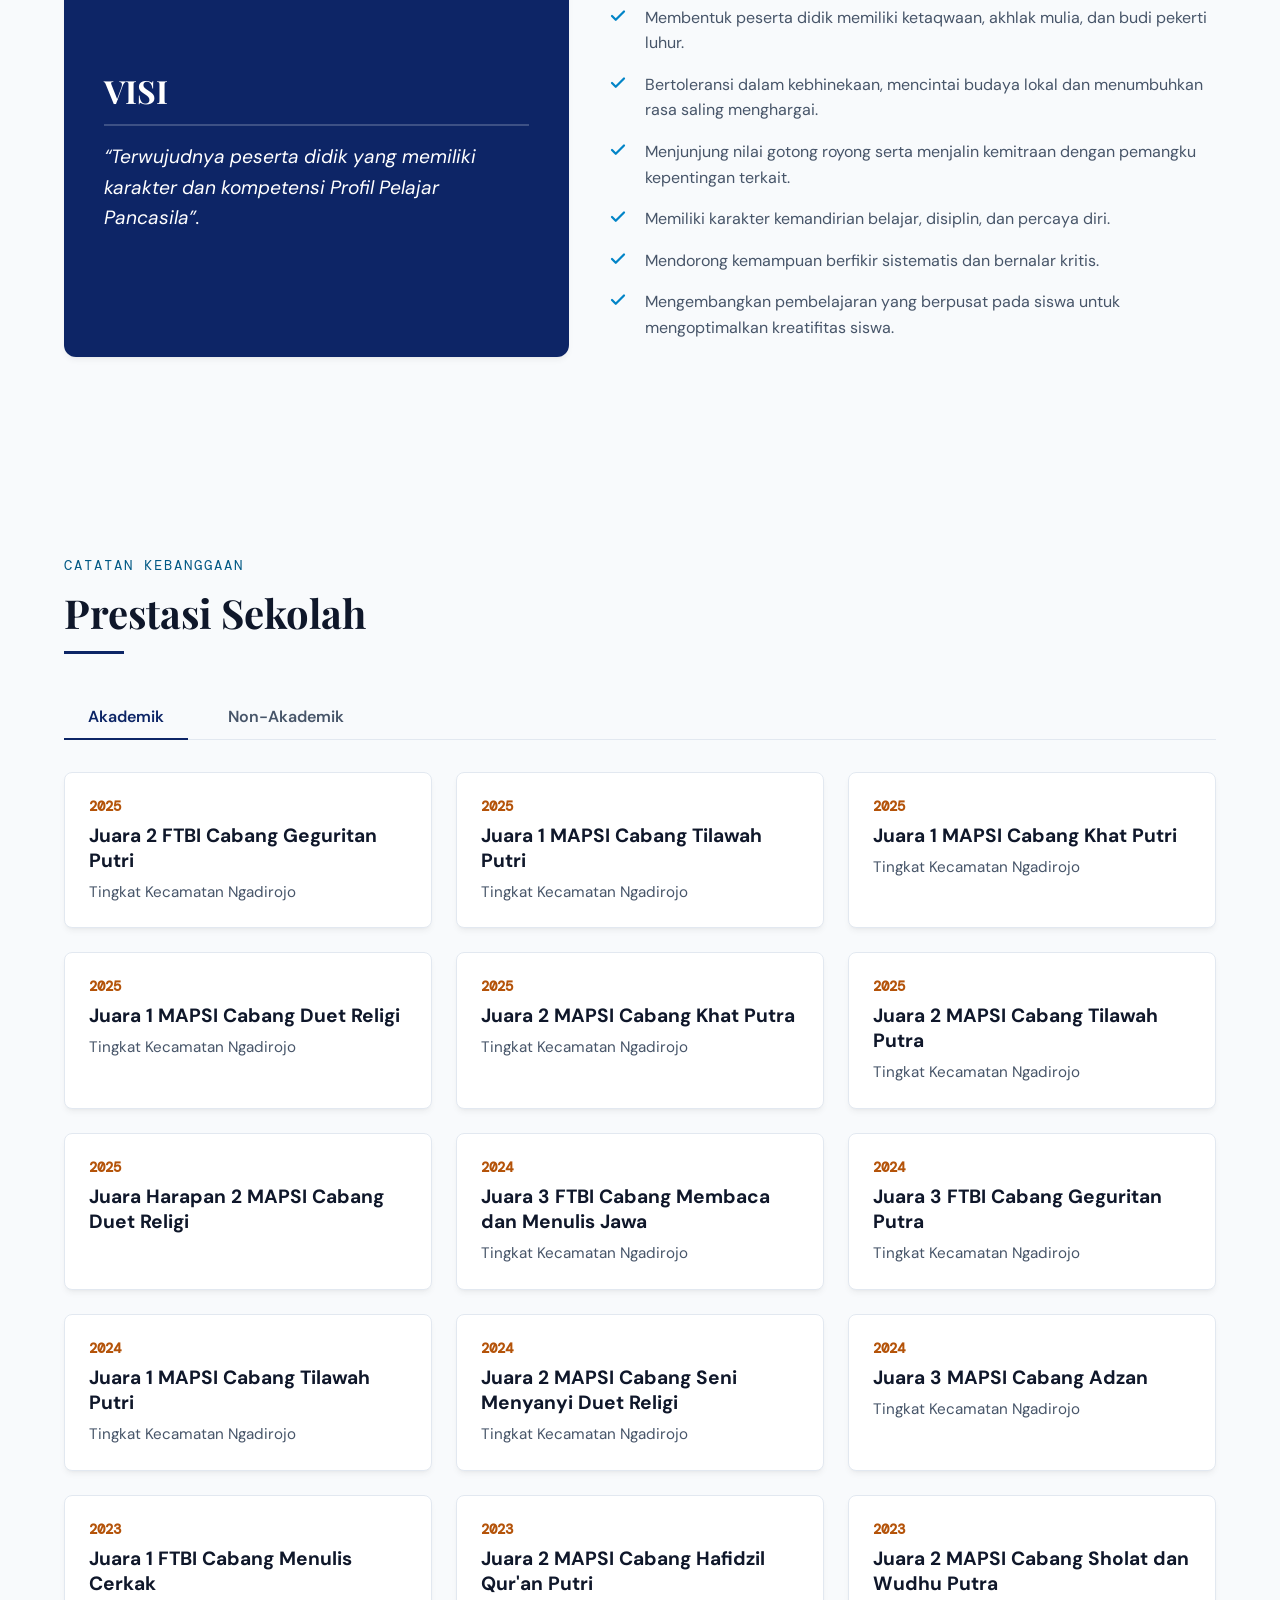
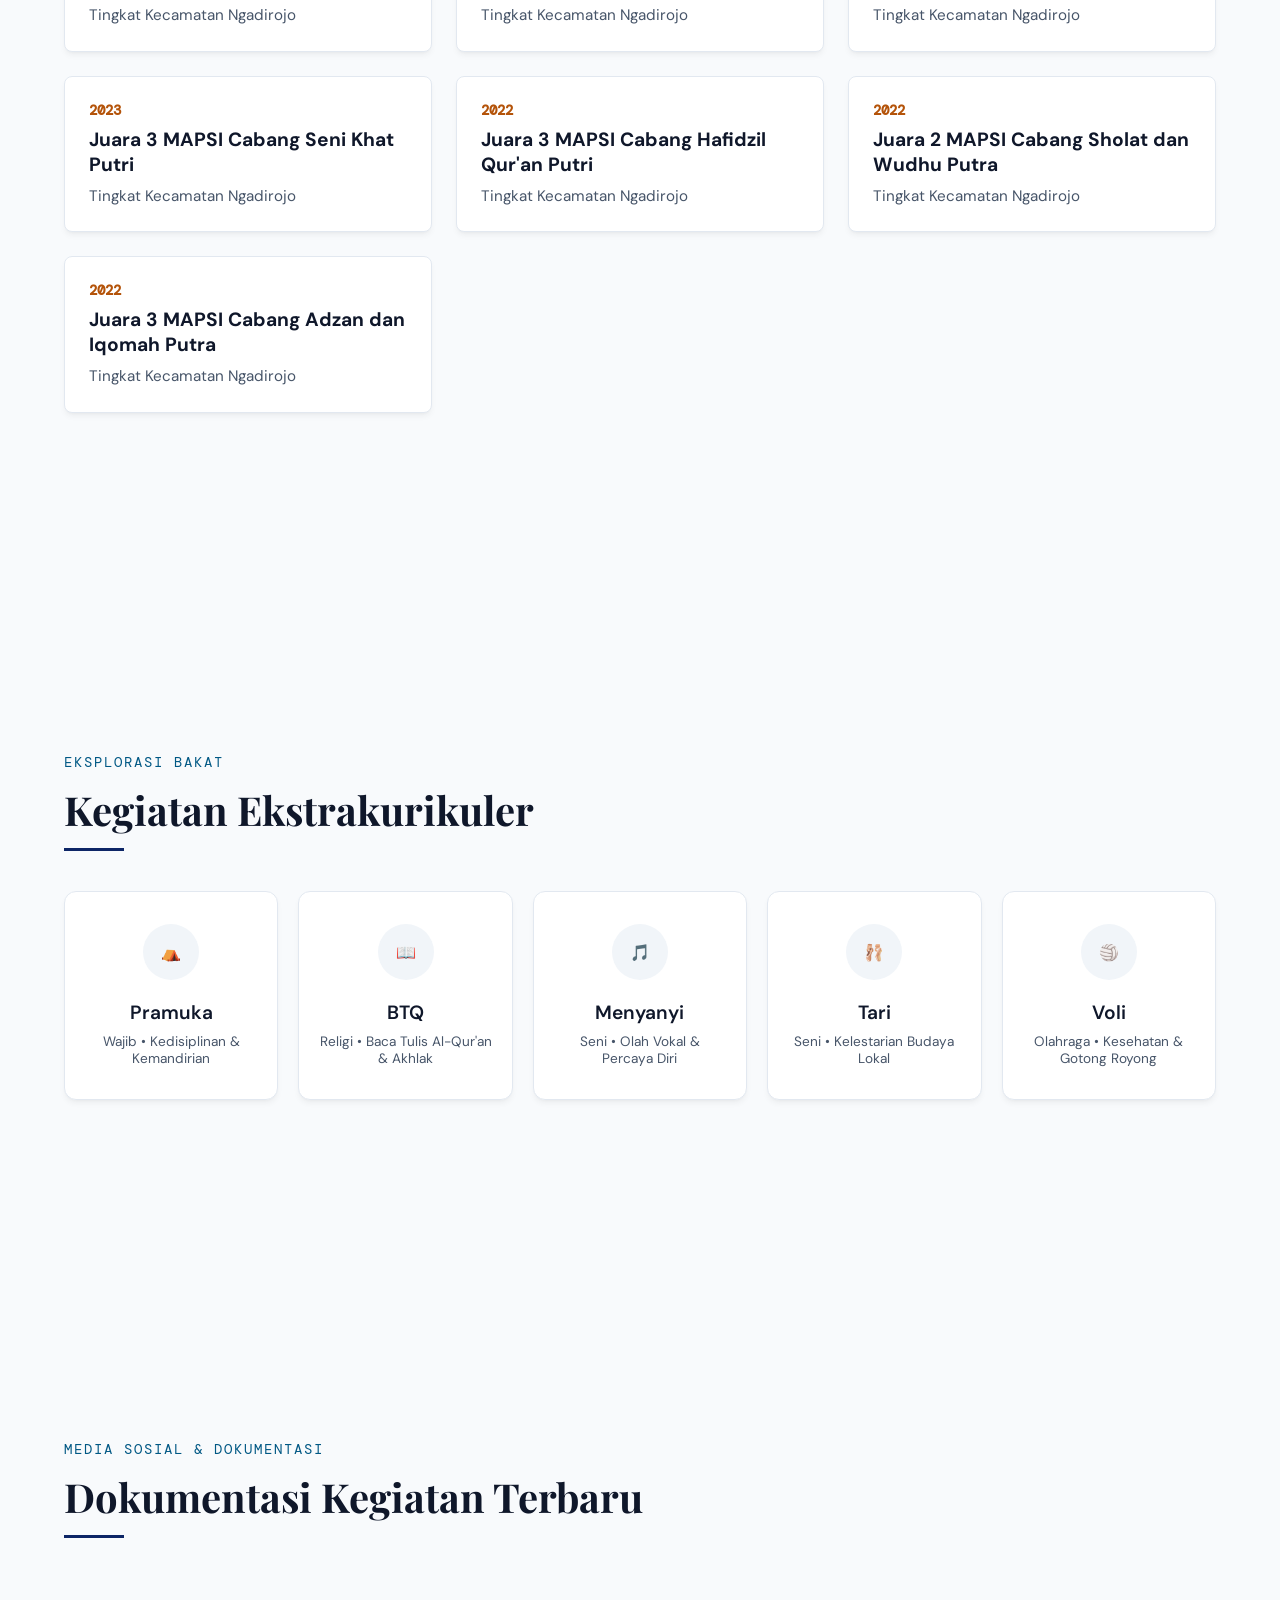
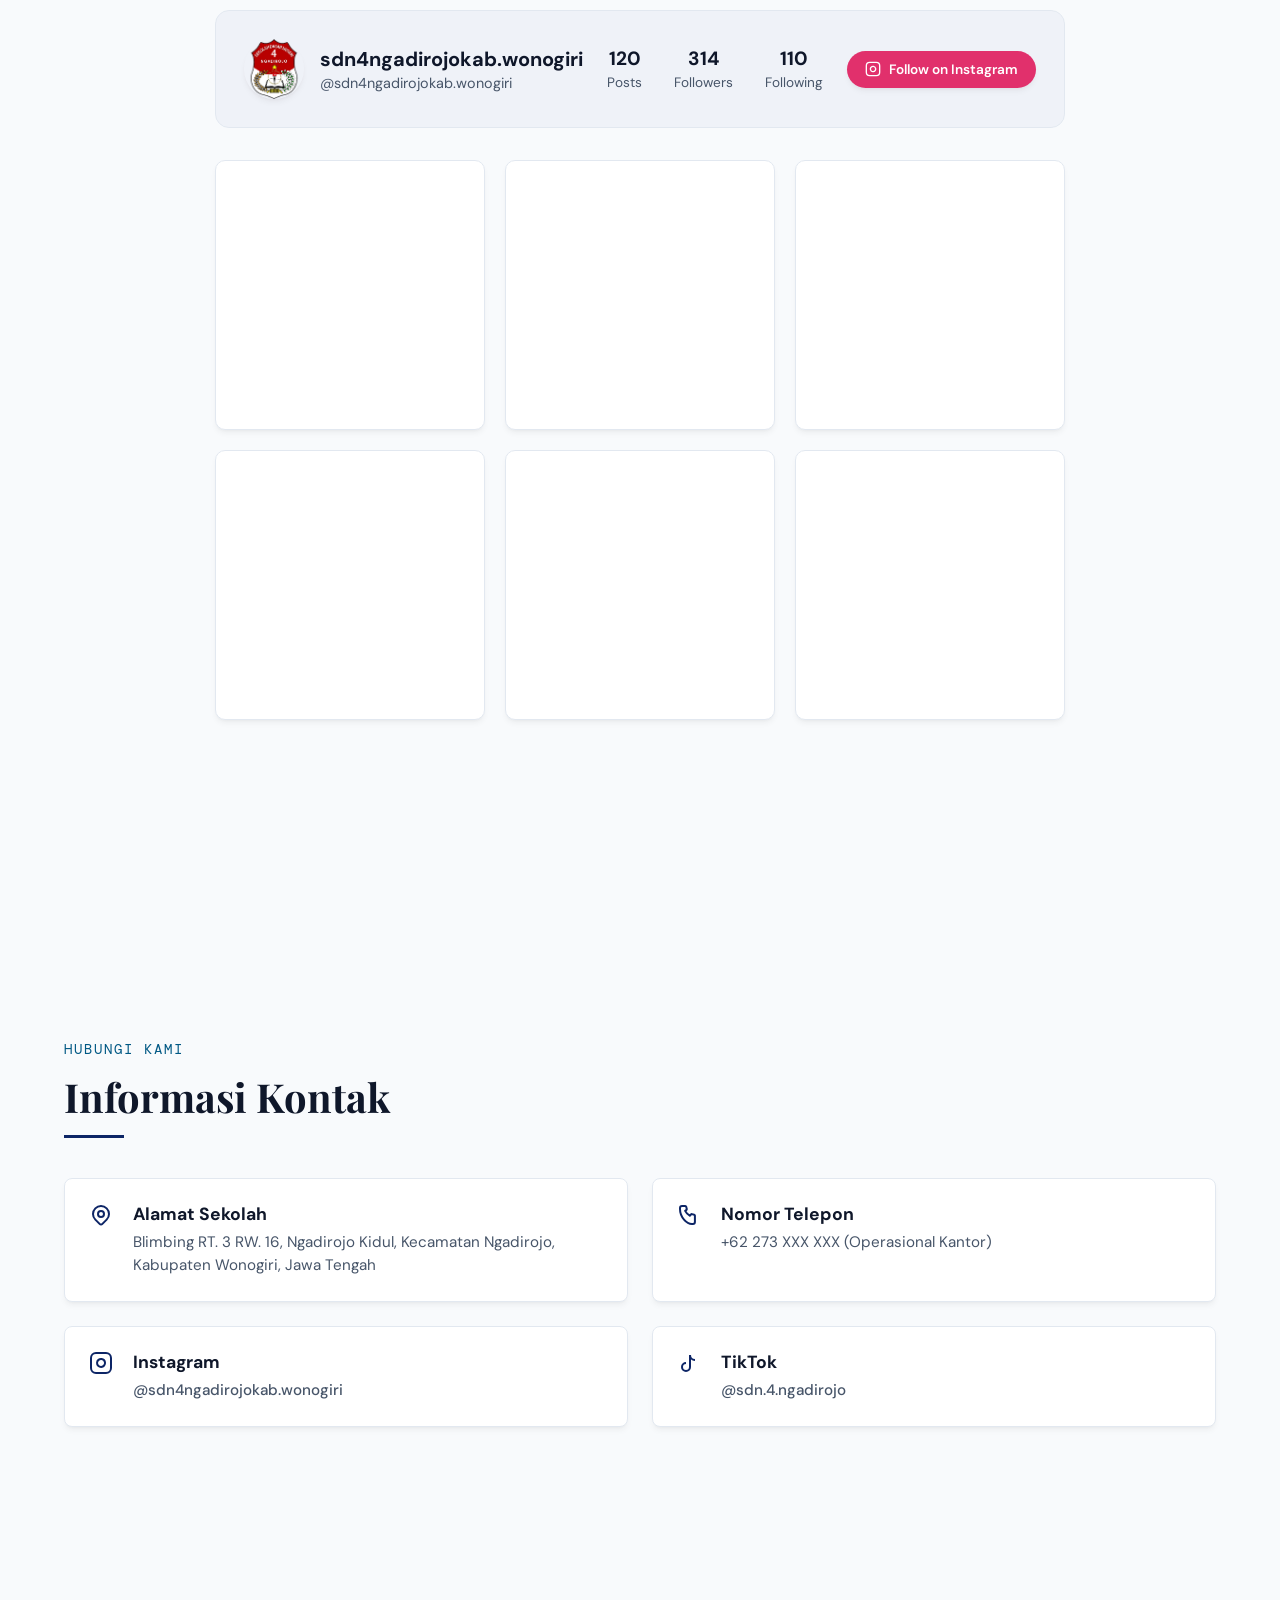
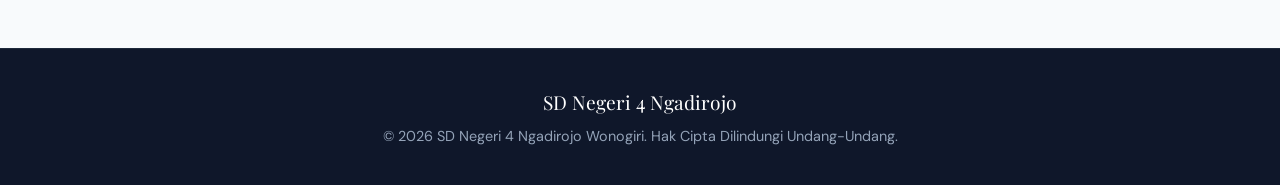
==== commit 6826d946: "update dokumentasi" ====
--- a/index.html
+++ b/index.html
@@ -11,7 +11,7 @@
   <meta name="robots" content="index, follow">
   
   <meta property="og:type" content="website">
-  <meta property="og:title" content="SD Negeri 4 Ngadirojo — Layanan Pendidikan Berkualitas">
+  <meta property="og:title" content="SD Negeri 4 Ngadirojo — Santun dalam Sikap, Unggul dalam Prestasi">
   <meta property="og:description" content="Membentuk peserta didik yang memiliki karakter dan kompetensi Profil Pelajar Pancasila di Kabupaten Wonogiri.">
   <meta property="og:image" content="https://via.placeholder.com/1200x630/1F3F94/ffffff?text=SD+Negeri+4+Ngadirojo">
 
@@ -39,6 +39,7 @@
         <li><a href="#profil" class="nav-link">Profil</a></li>
         <li><a href="#prestasi" class="nav-link">Prestasi</a></li>
         <li><a href="#ekstrakurikuler" class="nav-link">Ekstrakurikuler</a></li>
+        <li><a href="#instagram" class="nav-link">Dokumentasi</a></li>
         <li><a href="#kontak" class="nav-link">Kontak</a></li>
       </ul>
 
@@ -105,6 +106,21 @@
         <p><strong>SD Negeri 4 Ngadirojo</strong> merupakan sekolah dasar yang berkomitmen memberikan layanan pendidikan yang berkualitas untuk membentuk peserta didik yang beriman, berakhlak mulia, berprestasi, mandiri, dan peduli terhadap lingkungan. Dengan mengedepankan nilai-nilai karakter, sekolah ini berupaya menciptakan suasana belajar yang aman, nyaman, dan menyenangkan bagi seluruh peserta didik.</p>
       </div>
 
+      <div class="identity-grid">
+        <div class="id-item">
+          <h4>Jumlah Murid</h4>
+          <p class="counter" data-target="100">0</p>
+        </div>
+        <div class="id-item">
+          <h4>Jumlah Kelas</h4>
+          <p class="counter" data-target="6">0</p>
+        </div>
+        <div class="id-item">
+          <h4>Jumlah Pegawai</h4>
+          <p class="counter" data-target="12">0</p>
+        </div>
+      </div>
+
       <div class="vision-mission-box">
         <div class="vision-side">
           <h3>VISI</h3>
@@ -232,13 +248,18 @@
 
       <div class="prestasi-content" id="non-akademik">
         <div class="prestasi-card">
-            <div class="prestasi-year">2025</div>
-            <h4>Juara 3 FLS3N Cabang Menari</h4>
-            <p>Tingkat Kabupaten Wonogiri</p>
-        </div>
-        <div class="prestasi-card">
-            <div class="prestasi-year">2025</div>
-            <h4>Juara 1 Pencak Silat</h4>
+          <div class="prestasi-year">2026</div>
+          <h4>Juara 1 FLS3N Cabang Kriya</h4>
+          <p>Tingkat Kecamatan Ngadirojo</p>
+        </div>
+        <div class="prestasi-card">
+          <div class="prestasi-year">2026</div>
+          <h4>Juara 3 FLS3N Cabang Menari</h4>
+          <p>Tingkat Kecamatan Ngadirojo</p>
+        </div>
+        <div class="prestasi-card">
+          <div class="prestasi-year">2026</div>
+          <h4>Juara Harapan 1 Pesta Siaga Putri</h4>
         </div>
         <div class="prestasi-card">
             <div class="prestasi-year">2025</div>
@@ -247,6 +268,14 @@
         <div class="prestasi-card">
             <div class="prestasi-year">2025</div>
             <h4>Juara Harapan 2 Pesta Siaga Putra</h4>
+        </div>
+        <div class="prestasi-card">
+          <div class="prestasi-year">2025</div>
+          <h4>Juara 3 FLS3N Cabang Menari</h4>
+        </div>
+        <div class="prestasi-card">
+          <div class="prestasi-year">2025</div>
+          <h4>Juara 1 Pencak Silat</h4>
         </div>
         <div class="prestasi-card">
             <div class="prestasi-year">2024</div>
@@ -254,6 +283,16 @@
             <p>Tingkat Kabupaten Wonogiri</p>
         </div>
         <div class="prestasi-card">
+          <div class="prestasi-year">2024</div>
+          <h4>Juara 1 Pesta Siaga</h4>
+          <p>Tingkat Kecamatan Ngadirojo</p>
+        </div>
+        <div class="prestasi-card">
+          <div class="prestasi-year">2024</div>
+          <h4>Juara Harapan 3 FLS2N Cabang Seni Menyanyi Tunggal</h4>
+          <p>Tingkat Kecamatan Ngadirojo</p>
+        </div>
+        <div class="prestasi-card">
             <div class="prestasi-year">2023</div>
             <h4>Juara 3 Pencak Silat Pelajar IPSI Raden Mas Said</h4>
             <p>Tingkat Kabupaten Wonogiri</p>
@@ -271,16 +310,6 @@
         <div class="prestasi-card">
             <div class="prestasi-year">2023</div>
             <h4>Juara 2 Lomba FLS2N Cabang Seni Menyanyi Tunggal</h4>
-            <p>Tingkat Kecamatan Ngadirojo</p>
-        </div>
-        <div class="prestasi-card">
-            <div class="prestasi-year">2023</div>
-            <h4>Juara Harapan 3 FLS2N Cabang Seni Menyanyi Tunggal</h4>
-            <p>Tingkat Kecamatan Ngadirojo</p>
-        </div>
-        <div class="prestasi-card">
-            <div class="prestasi-year">2023</div>
-            <h4>Juara 1 Pesta Siaga</h4>
             <p>Tingkat Kecamatan Ngadirojo</p>
         </div>
         <div class="prestasi-card">
@@ -334,12 +363,112 @@
       </div>
     </section>
 
+    <section id="instagram">
+      <span class="section-tag">Media Sosial & Dokumentasi</span>
+      <h2 class="section-title">Dokumentasi Kegiatan Terbaru</h2>
+    
+      <div class="instagram-container">
+        
+        <div class="instagram-profile-header">
+          <div class="profile-info-wrapper">
+            <div>
+              <img src="/assets/logo.webp" alt="Logo" class="profile-avatar">
+            </div>
+            <div class="profile-meta">
+              <h3>sdn4ngadirojokab.wonogiri</h3>
+              <p>@sdn4ngadirojokab.wonogiri</p>
+            </div>
+          </div>
+          
+          <div class="profile-stats">
+            <div class="stat-item"><strong>120</strong> <span>Posts</span></div>
+            <div class="stat-item"><strong>314</strong> <span>Followers</span></div>
+            <div class="stat-item"><strong>110</strong> <span>Following</span></div>
+          </div>
+    
+          <div class="profile-actions">
+            <a href="https://www.instagram.com/sdn4ngadirojokab.wonogiri" target="_blank" rel="noopener noreferrer" class="btn-follow btn-ig">
+              <svg width="16" height="16" fill="none" stroke="currentColor" stroke-width="2" viewBox="0 0 24 24">
+                <rect x="2" y="2" width="20" height="20" rx="5" ry="5"></rect>
+                <path d="M16 11.37A4 4 0 1 1 12.63 8 4 4 0 0 1 16 11.37z"></path>
+                <line x1="17.5" y1="6.5" x2="17.51" y2="6.5"></line>
+              </svg>
+              Follow on Instagram
+            </a>
+          </div>
+        </div>
+    
+        <div class="instagram-grid">
+          <a href="https://www.instagram.com/p/DZmzBfqJ711" target="_blank" class="instagram-post">
+            <iframe src="https://www.instagram.com/p/DZmzBfqJ711/embed" width="100%" height="450" frameborder="0" scrolling="no" allowtransparency="true"></iframe>
+            <!-- <span class="post-icon-type">
+              <svg width="16" height="16" fill="none" stroke="currentColor" stroke-width="2" viewBox="0 0 24 24"><rect x="2" y="2" width="20" height="20" rx="5"></rect><circle cx="12" cy="12" r="3"></circle></svg>
+            </span> -->
+            <div class="post-info-overlay">
+              <p class="post-caption">JUARA 1 Kelas Festival Kejuaraan Karate Piala Bupati Wonogiri 2026</p>
+            </div>
+          </a>
+
+          <a href="https://www.instagram.com/p/DY6RdSLpFC3" target="_blank" class="instagram-post">
+            <iframe src="https://www.instagram.com/p/DY6RdSLpFC3/embed" width="100%" height="450" frameborder="0" scrolling="no" allowtransparency="true"></iframe>
+            <!-- <span class="post-icon-type">
+              <svg width="16" height="16" fill="none" stroke="currentColor" stroke-width="2" viewBox="0 0 24 24"><polygon points="23 7 16 12 23 17 23 7"></polygon><rect x="1" y="5" width="15" height="14" rx="2"></rect></svg>
+            </span> -->
+            <div class="post-info-overlay">
+              <p class="post-caption">PPDB SD Negeri 4 Ngadirojo Tahun 2026</p>
+            </div>
+          </a>
+
+          <a href="https://www.instagram.com/p/DYgnwq4pbsD" target="_blank" class="instagram-post">
+            <iframe src="https://www.instagram.com/p/DYgnwq4pbsD/embed" width="100%" height="450" frameborder="0" scrolling="no" allowtransparency="true"></iframe>
+            <!-- <span class="post-icon-type">
+              <svg width="16" height="16" fill="none" stroke="currentColor" stroke-width="2" viewBox="0 0 24 24"><polygon points="23 7 16 12 23 17 23 7"></polygon><rect x="1" y="5" width="15" height="14" rx="2"></rect></svg>
+            </span> -->
+            <div class="post-info-overlay">
+              <p class="post-caption">Gelar Potensi SDN 4 Ngadirojo Tari Kreasi Dolanan</p>
+            </div>
+          </a>
+
+          <a href="https://www.instagram.com/p/DYetkbkpfLz" target="_blank" class="instagram-post">
+            <iframe src="https://www.instagram.com/p/DYetkbkpfLz/embed" width="100%" height="450" frameborder="0" scrolling="no" allowtransparency="true"></iframe>
+            <!-- <span class="post-icon-type">
+              <svg width="16" height="16" fill="none" stroke="currentColor" stroke-width="2" viewBox="0 0 24 24"><rect x="2" y="2" width="20" height="20" rx="5"></rect><circle cx="12" cy="12" r="3"></circle></svg>
+            </span> -->
+            <div class="post-info-overlay">
+              <p class="post-caption">Pelantikan PRAMUKA GARUDA Golongan Siaga</p>
+            </div>
+          </a>
+
+          <a href="https://www.instagram.com/p/DXvlHK0JQW5" target="_blank" class="instagram-post">
+            <iframe src="https://www.instagram.com/p/DXvlHK0JQW5/embed" width="100%" height="450" frameborder="0" scrolling="no" allowtransparency="true"></iframe>
+            <!-- <span class="post-icon-type">
+              <svg width="16" height="16" fill="none" stroke="currentColor" stroke-width="2" viewBox="0 0 24 24"><polygon points="23 7 16 12 23 17 23 7"></polygon><rect x="1" y="5" width="15" height="14" rx="2"></rect></svg>
+            </span> -->
+            <div class="post-info-overlay">
+              <p class="post-caption">Sholat Dhuha Berjamaah</p>
+            </div>
+          </a>
+
+          <a href="https://www.instagram.com/p/DVu3n1yCT-y" target="_blank" class="instagram-post">
+            <iframe src="https://www.instagram.com/p/DVu3n1yCT-y/embed" width="100%" height="450" frameborder="0" scrolling="no" allowtransparency="true"></iframe>
+            <!-- <span class="post-icon-type">
+              <svg width="16" height="16" fill="none" stroke="currentColor" stroke-width="2" viewBox="0 0 24 24"><polygon points="23 7 16 12 23 17 23 7"></polygon><rect x="1" y="5" width="15" height="14" rx="2"></rect></svg>
+            </span> -->
+            <div class="post-info-overlay">
+              <p class="post-caption">Gladi Bersih TKA di SDN 4 Ngadirojo</p>
+            </div>
+          </a>
+        </div>
+      </div>
+    </section>
+
     <section id="kontak">
       <span class="section-tag">Hubungi Kami</span>
       <h2 class="section-title">Informasi Kontak</h2>
       
       <div class="contact-grid">
         <div class="contact-info">
+          
           <div class="contact-item">
             <div class="contact-item-icon">
               <svg width="24" height="24" fill="none" stroke="currentColor" stroke-width="2" viewBox="0 0 24 24">
@@ -364,6 +493,41 @@
               <p>+62 273 XXX XXX (Operasional Kantor)</p>
             </div>
           </div>
+
+          <div class="contact-item">
+            <div class="contact-item-icon">
+              <svg width="24" height="24" fill="none" stroke="currentColor" stroke-width="2" viewBox="0 0 24 24">
+                <rect x="2" y="2" width="20" height="20" rx="5" ry="5"></rect>
+                <path d="M16 11.37A4 4 0 1 1 12.63 8 4 4 0 0 1 16 11.37z"></path>
+                <line x1="17.5" y1="6.5" x2="17.51" y2="6.5"></line>
+              </svg>
+            </div>
+            <div>
+              <h4>Instagram</h4>
+              <p>
+                <a href="https://www.instagram.com/sdn4ngadirojokab.wonogiri" target="_blank" rel="noopener noreferrer" class="contact-link">
+                  @sdn4ngadirojokab.wonogiri
+                </a>
+              </p>
+            </div>
+          </div>
+
+          <div class="contact-item">
+            <div class="contact-item-icon">
+              <svg width="24" height="24" fill="none" stroke="currentColor" stroke-width="2" viewBox="0 0 24 24">
+                <path d="M9 12a4 4 0 1 0 4 4V4a5 5 0 0 0 5 5"></path>
+              </svg>
+            </div>
+            <div>
+              <h4>TikTok</h4>
+              <p>
+                <a href="https://www.tiktok.com/@sdn.4.ngadirojo" target="_blank" rel="noopener noreferrer" class="contact-link">
+                  @sdn.4.ngadirojo
+                </a>
+              </p>
+            </div>
+          </div>
+
         </div>
       </div>
     </section>
--- a/style.css
+++ b/style.css
@@ -13,7 +13,7 @@
     --shadow-lg:       0 20px 25px -5px rgba(0,0,0,0.05), 0 8px 10px -6px rgba(0,0,0,0.05);
     --nav-h:           72px;
     --tr:              0.3s cubic-bezier(.4,0,.2,1);
-    --grid-line:       rgba(30, 58, 138, 0.03);
+    /* --grid-line:       rgba(30, 58, 138, 0.03); */
 }
 
 [data-theme="dark"] {
@@ -27,7 +27,7 @@
     --text-secondary:  #94A3B8;
     --border-color:    #334155;
     --divider-color:   #1E293B;
-    --grid-line:       rgba(56, 189, 248, 0.03);
+    /* --grid-line:       rgba(56, 189, 248, 0.03); */
 }
 
 /* ── BASE STYLES ──────────────────────────────── */
@@ -334,9 +334,14 @@
     text-transform: uppercase;
 }
 .id-item p {
-    font-size: 1rem;
+    font-size: 2rem;
     font-weight: 600;
     color: var(--text-primary);
+}
+.counter {
+    font-weight: 700;
+    color: var(--primary-color);
+    transition: color var(--tr);
 }
 .vision-mission-box {
     display: grid;
@@ -500,16 +505,269 @@
     color: var(--text-secondary);
 }
 
+/* Instagram Gallery */
+.instagram-container {
+    max-width: 1200px;
+    margin: 32px auto 0 auto;
+    padding: 0 16px;
+}
+.instagram-profile-header {
+    background: rgba(31, 63, 148, 0.04);
+    border: 1px solid var(--border-color);
+    border-radius: 14px;
+    padding: 28px;
+    display: flex;
+    flex-wrap: wrap;
+    align-items: center;
+    justify-content: space-between;
+    gap: 24px;
+    margin-bottom: 32px;
+}
+
+.profile-info-wrapper {
+    display: flex;
+    align-items: center;
+    gap: 16px;
+}
+
+.profile-avatar {
+    width: 60px;
+    height: 60px;
+    color: #fff;
+    font-weight: 700;
+    font-size: 1.4rem;
+    display: flex;
+    align-items: center;
+    justify-content: center;
+    border-radius: 50%;
+    box-shadow: var(--shadow);
+}
+
+.profile-meta h3 {
+    font-size: 1.25rem;
+    font-weight: 700;
+    color: var(--text-primary);
+    margin-bottom: 2px;
+}
+
+.profile-meta p {
+    font-size: 0.9rem;
+    color: var(--text-secondary);
+}
+
+/* STATISTIK */
+.profile-stats {
+    display: flex;
+    gap: 32px;
+}
+
+.stat-item {
+    font-size: 1rem;
+    color: var(--text-primary);
+    text-align: center;
+}
+
+.stat-item strong {
+    display: block;
+    font-size: 1.2rem;
+    font-weight: 700;
+}
+
+.stat-item span {
+    font-size: 0.85rem;
+    color: var(--text-secondary);
+}
+.profile-actions {
+    display: flex;
+    gap: 12px;
+}
+
+.btn-follow {
+    display: inline-flex;
+    align-items: center;
+    gap: 8px;
+    padding: 10px 18px;
+    font-size: 0.85rem;
+    font-weight: 600;
+    text-decoration: none;
+    border-radius: 20px;
+    transition: transform var(--tr), background var(--tr), color var(--tr);
+    box-shadow: var(--shadow);
+}
+
+.btn-ig {
+    background: #e1306c;
+    color: #fff;
+}
+
+.btn-tt {
+    background: #000000;
+    color: #fff;
+    border: 1px solid rgba(255,255,255,0.1);
+}
+
+.btn-follow:hover {
+    transform: translateY(-2px);
+    opacity: 0.9;
+}
+.instagram-grid {
+    display: grid;
+    grid-template-columns: repeat(auto-fill, minmax(260px, 1fr));
+    gap: 20px;
+}
+.instagram-post {
+    position: relative;
+    aspect-ratio: 1 / 1;
+    background: var(--surface-light);
+    border: 1px solid var(--border-color);
+    border-radius: 10px;
+    overflow: hidden;
+    display: block;
+    box-shadow: var(--shadow);
+    transition: transform var(--tr), box-shadow var(--tr);
+}
+.instagram-post img {
+    width: 100%;
+    height: 100%;
+    object-fit: cover;
+    transition: transform var(--tr);
+}
+.post-icon-type {
+    position: absolute;
+    top: 12px;
+    right: 12px;
+    background: rgba(0, 0, 0, 0.6);
+    color: #fff;
+    width: 28px;
+    height: 28px;
+    border-radius: 50%;
+    display: flex;
+    align-items: center;
+    justify-content: center;
+    font-size: 0.8rem;
+    z-index: 2;
+}
+.post-info-overlay {
+    position: absolute;
+    top: 0; left: 0; width: 100%; height: 100%;
+    background: rgba(31, 63, 148, 0.9); 
+    color: #fff;
+    padding: 20px;
+    display: flex;
+    align-items: center;
+    justify-content: center;
+    text-align: center;
+    opacity: 0;
+    transition: opacity var(--tr);
+    font-size: 0.9rem;
+    line-height: 1.4;
+}
+.post-meta-details {
+    position: absolute;
+    bottom: 0; left: 0; width: 100%;
+    background: rgba(0, 0, 0, 0.85);
+    color: #fff;
+    padding: 14px;
+    transform: translateY(100%);
+    transition: transform var(--tr);
+}
+
+.meta-engagement {
+    font-size: 0.8rem;
+    font-weight: 600;
+    margin-bottom: 4px;
+    color: #ffd700;
+}
+
+.post-meta-details p {
+    font-size: 0.8rem;
+    line-height: 1.3;
+    color: #e2e8f0;
+    display: -webkit-box;
+    -webkit-line-clamp: 2;
+    -webkit-box-orient: vertical;
+    overflow: hidden;
+}
+
+/* PEMICU AKSI HOVER KURSOR */
+.instagram-post:hover {
+    transform: translateY(-4px);
+    box-shadow: var(--shadow-lg);
+}
+
+.instagram-post:hover img {
+    transform: scale(1.04);
+}
+
+.instagram-post:hover .post-info-overlay {
+    opacity: 1;
+}
+
+.instagram-post:hover .post-meta-details {
+    transform: translateY(0);
+}
+@media (max-width: 768px) {
+    .instagram-profile-header {
+        flex-direction: column;
+        align-items: center;
+        text-align: center;
+        padding: 20px;
+    }
+    
+    .profile-info-wrapper {
+        flex-direction: column;
+    }
+
+    .profile-stats {
+        width: 100%;
+        justify-content: space-around;
+        border-top: 1px solid var(--border-color);
+        border-bottom: 1px solid var(--border-color);
+        padding: 12px 0;
+    }
+
+    .profile-actions {
+        width: 100%;
+        flex-direction: column;
+    }
+
+    .btn-follow {
+        justify-content: center;
+    }
+    
+    .instagram-grid {
+        grid-template-columns: repeat(auto-fill, minmax(160px, 1fr));
+        gap: 12px;
+    }
+}
+
 /* ── KONTAK ────────────────────────────────────── */
 .contact-grid {
     display: grid;
-    grid-template-columns: 1.2fr 1fr;
     gap: 48px;
+    align-items: start;
 }
 .contact-info {
-    display: flex;
-    flex-direction: column;
+    display: grid;
+    grid-template-columns: repeat(2, 1fr); 
     gap: 24px;
+}
+@media (max-width: 992px) {
+    .contact-grid {
+        grid-template-columns: 1fr; 
+        gap: 32px;
+    }
+}
+@media (max-width: 640px) {
+    .contact-info {
+        grid-template-columns: 1fr;
+        gap: 16px;
+    }
+    
+    .contact-item {
+        padding: 16px;
+        gap: 16px;
+    }
 }
 .contact-item {
     background: var(--surface-light);
@@ -519,6 +777,11 @@
     display: flex;
     gap: 20px;
     box-shadow: var(--shadow);
+    transition: transform var(--tr), box-shadow var(--tr);
+}
+.contact-item:hover {
+    transform: translateY(-2px);
+    box-shadow: var(--shadow-lg);
 }
 .contact-item-icon {
     color: var(--primary-color);
@@ -540,7 +803,17 @@
     border-radius: 12px;
     box-shadow: var(--shadow);
 }
-.form-group {
+.contact-link {
+    color: var(--text-secondary);
+    text-decoration: none;
+    transition: color var(--tr), text-decoration var(--tr);
+    font-weight: 500;
+}
+.contact-link:hover {
+    color: var(--primary-color);
+    text-decoration: underline;
+}
+/* .form-group {
     margin-bottom: 20px;
 }
 .form-group label {
@@ -578,7 +851,7 @@
 }
 .submit-btn:hover {
     background: var(--secondary-color);
-}
+} */
 
 /* ── FOOTER ────────────────────────────────────── */
 footer {
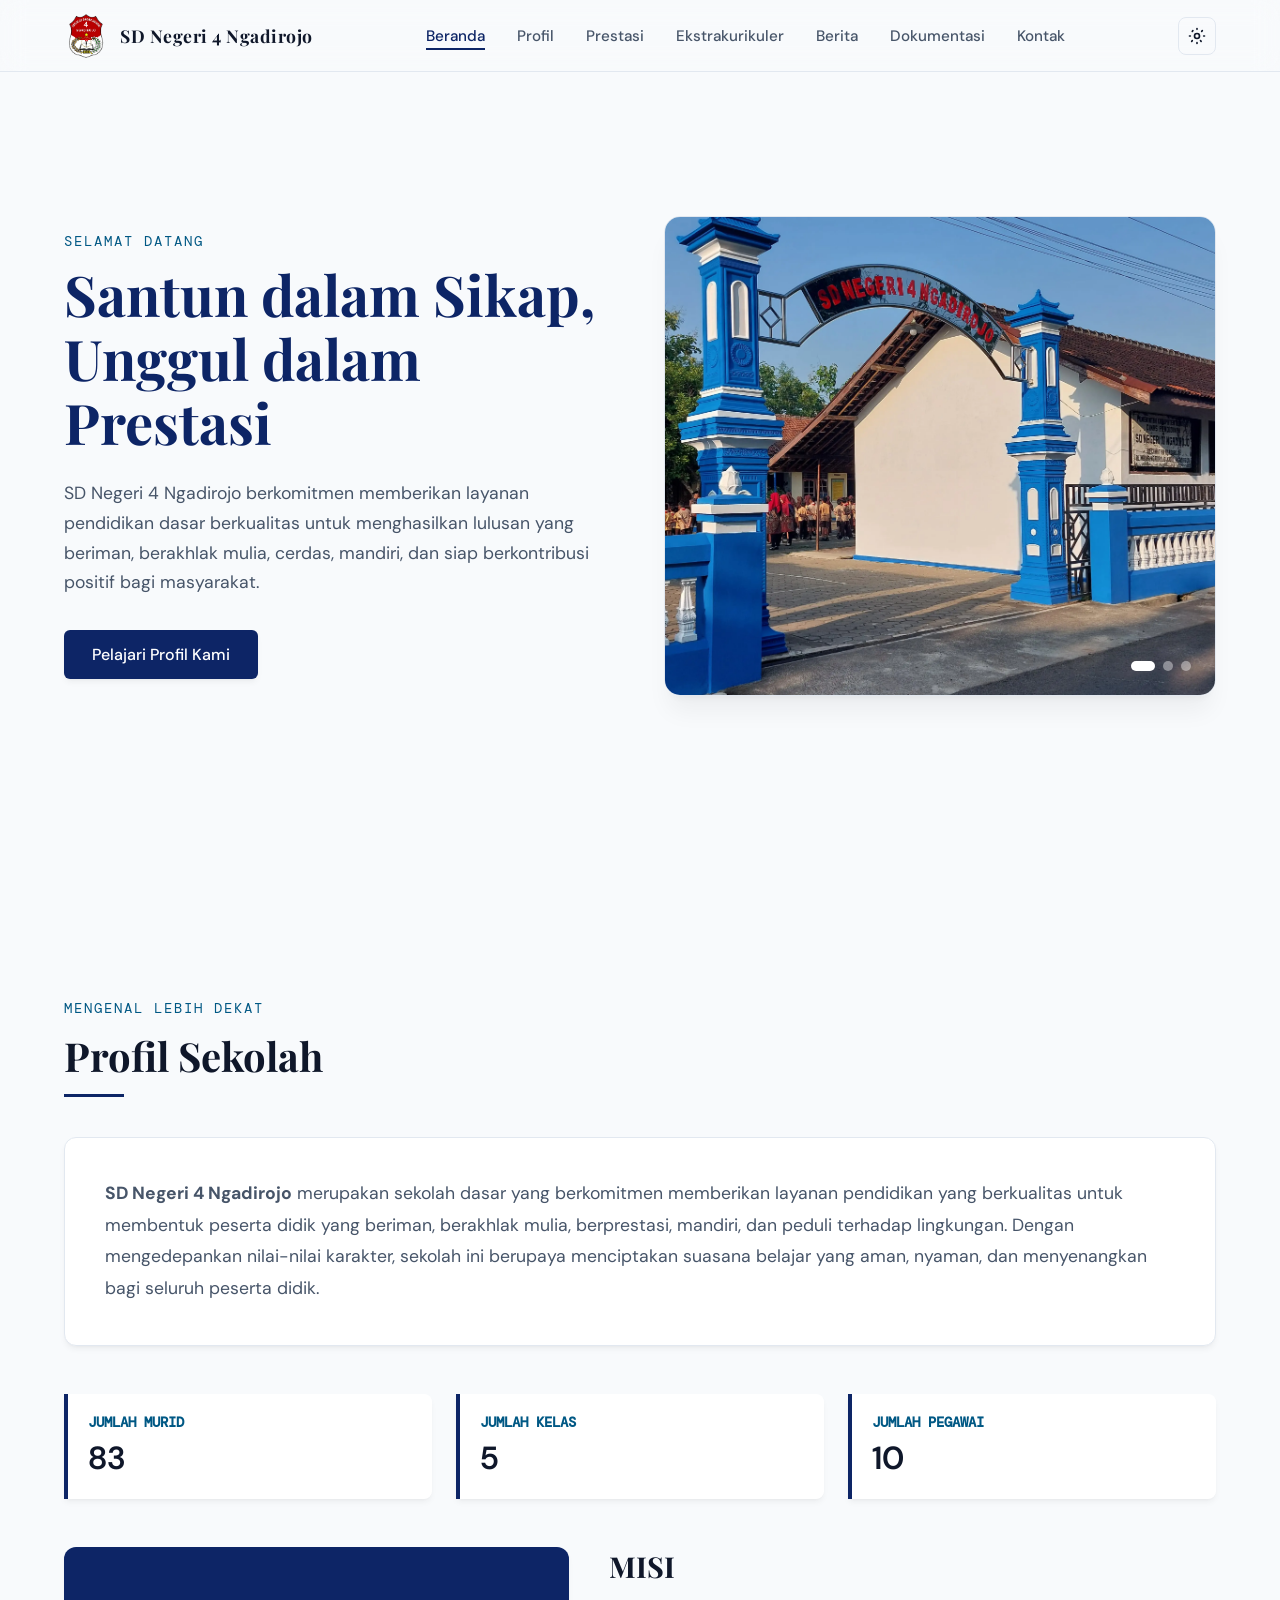
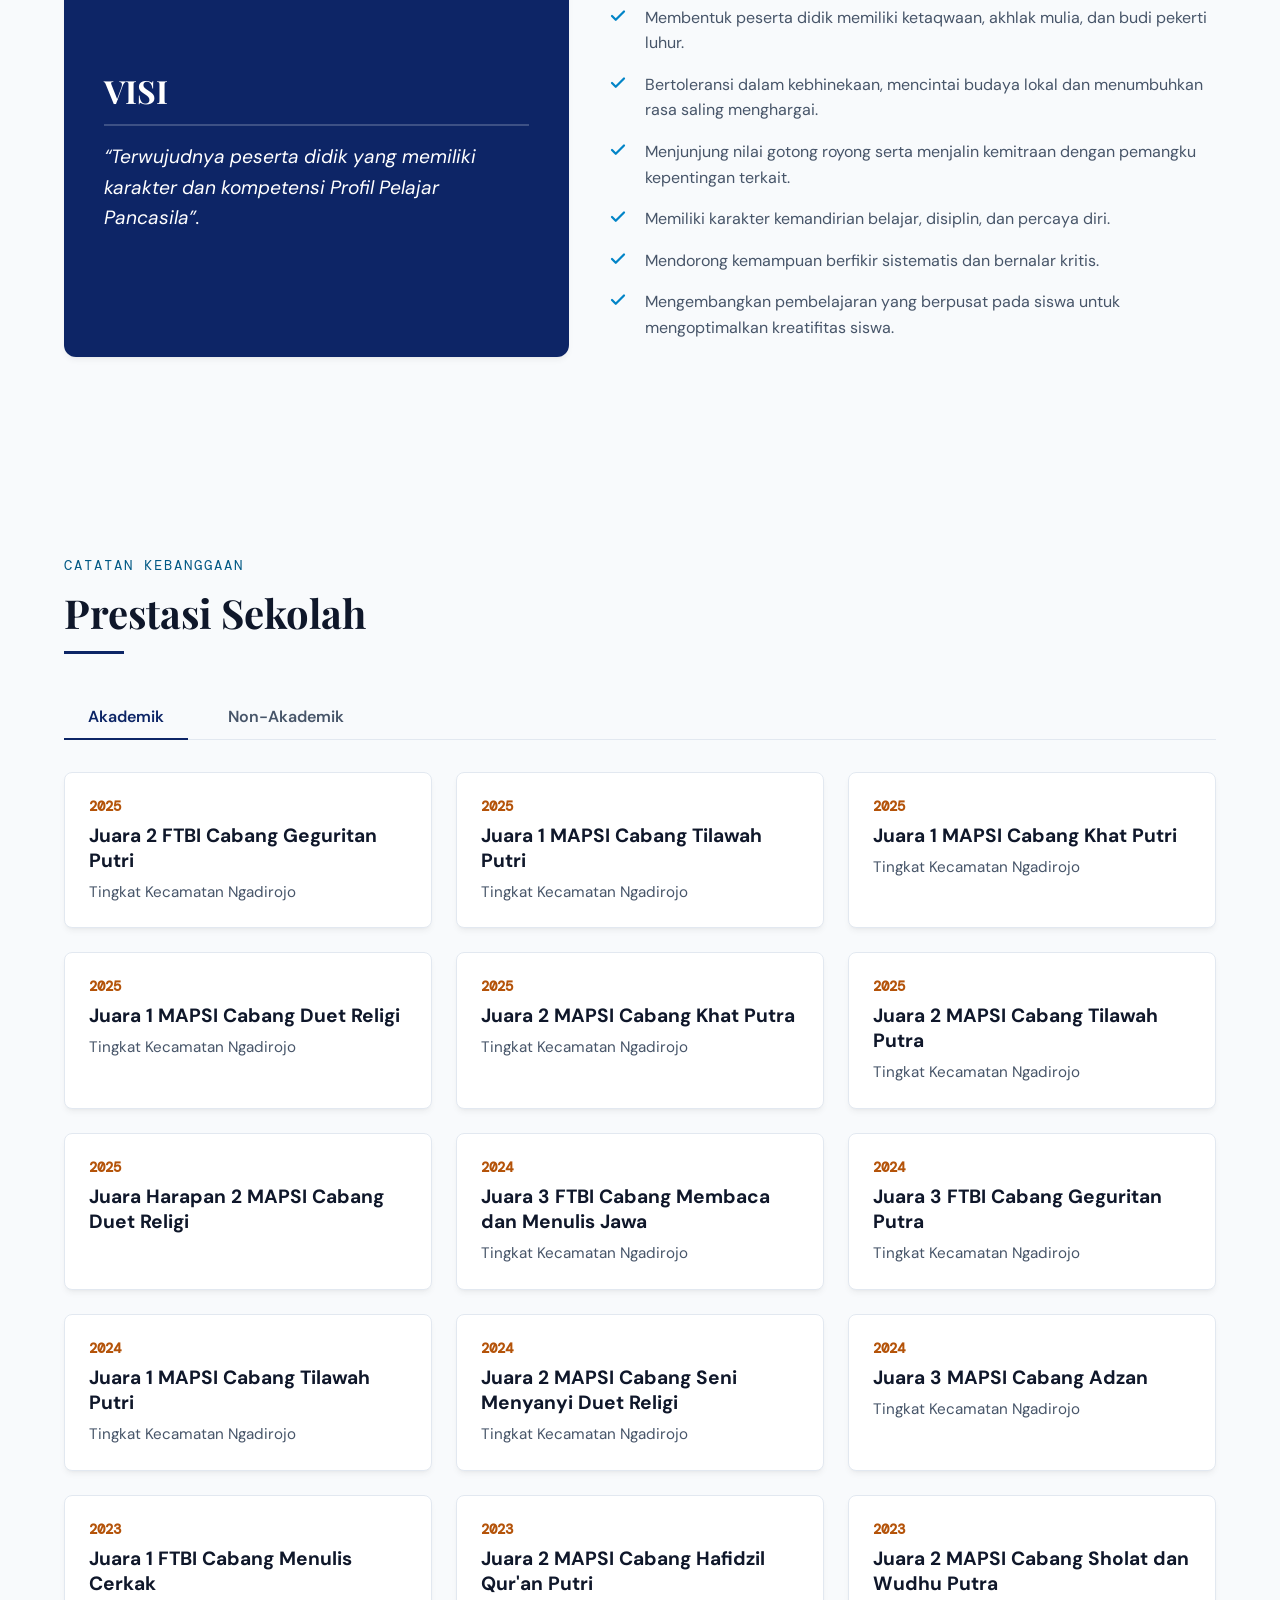
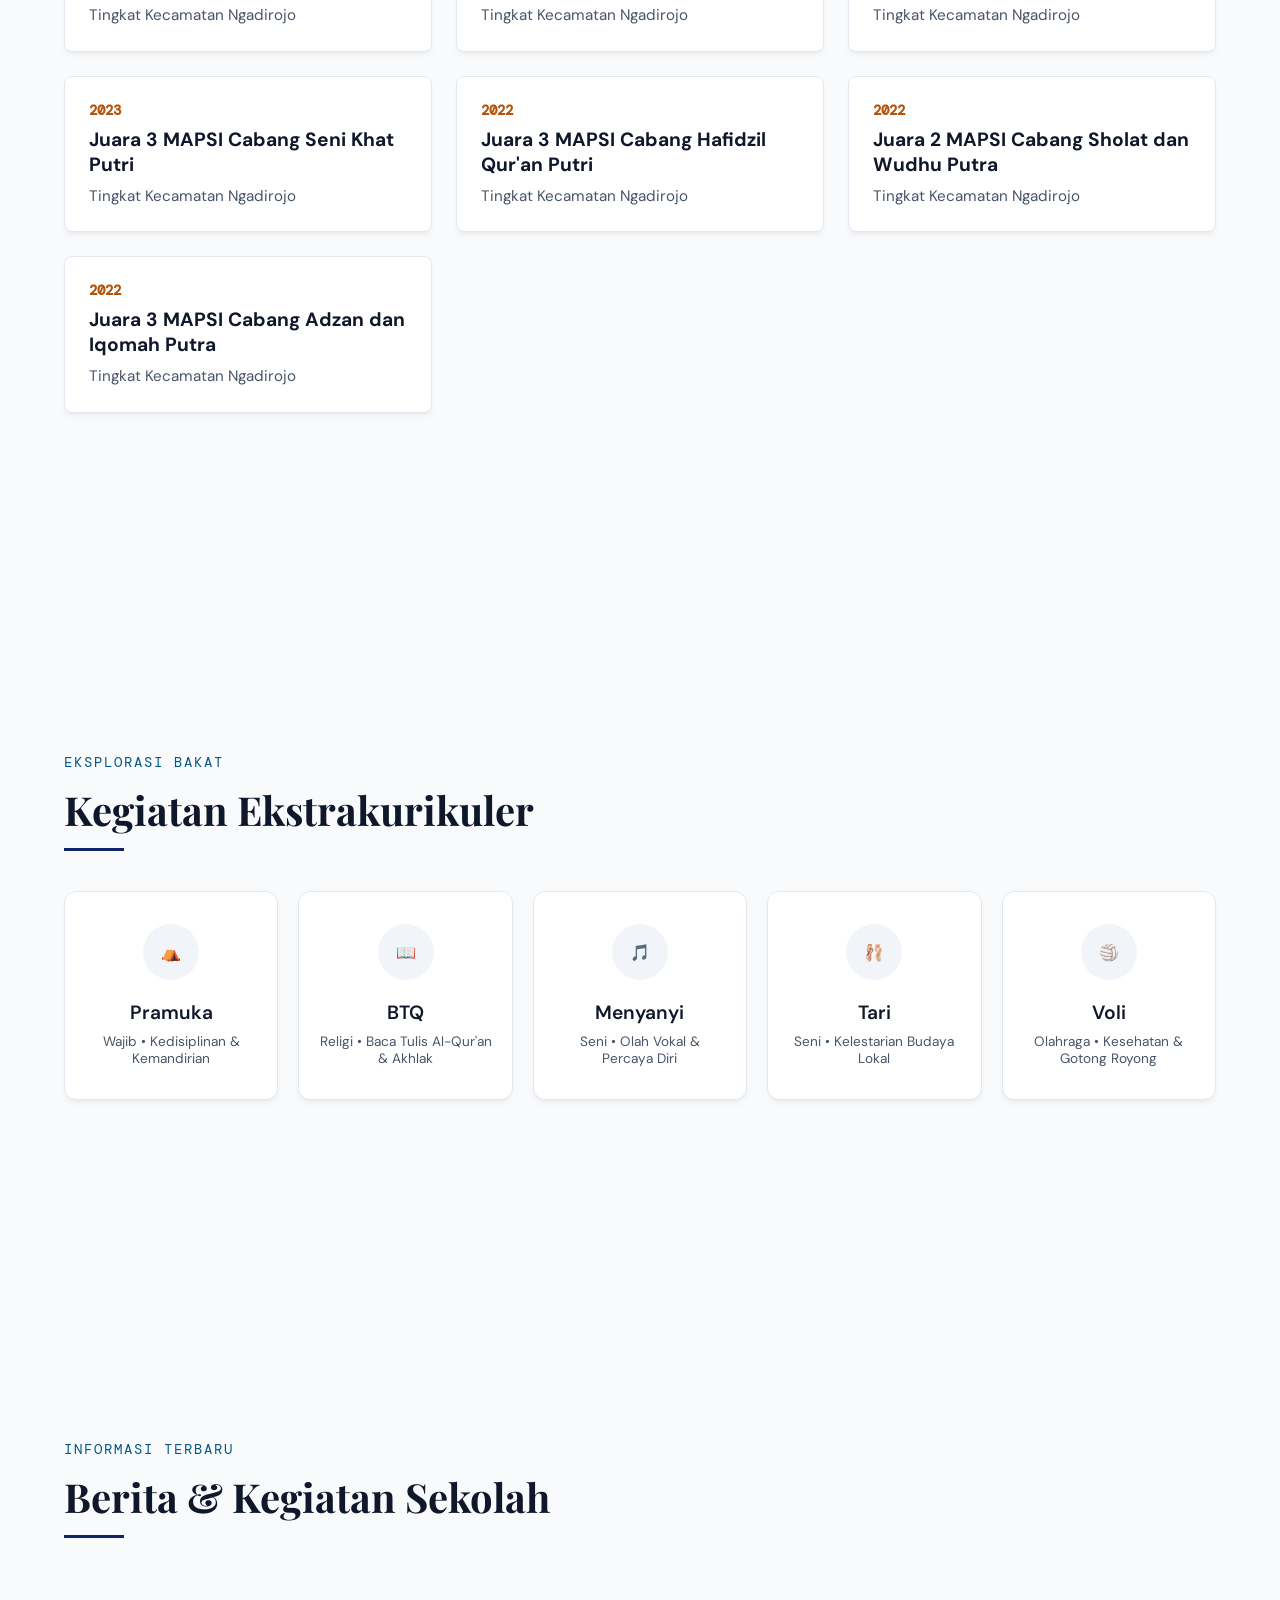
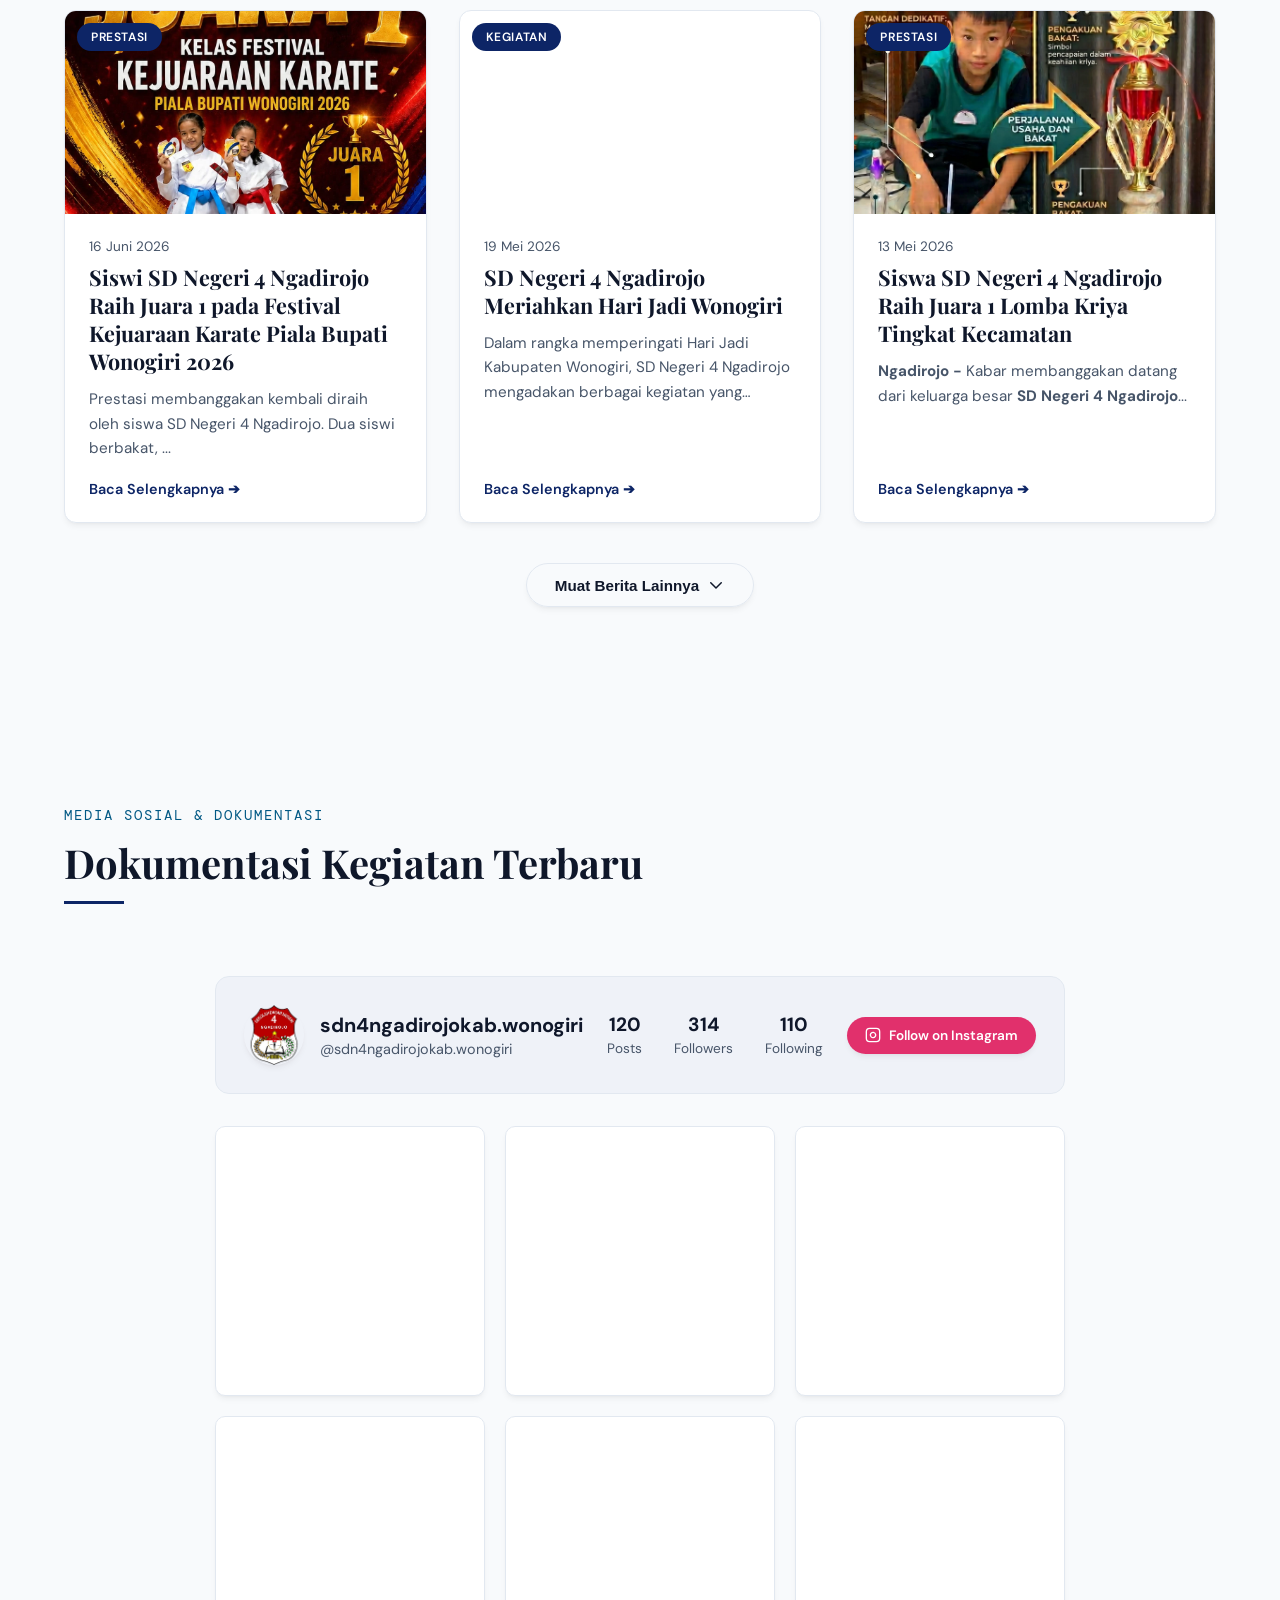
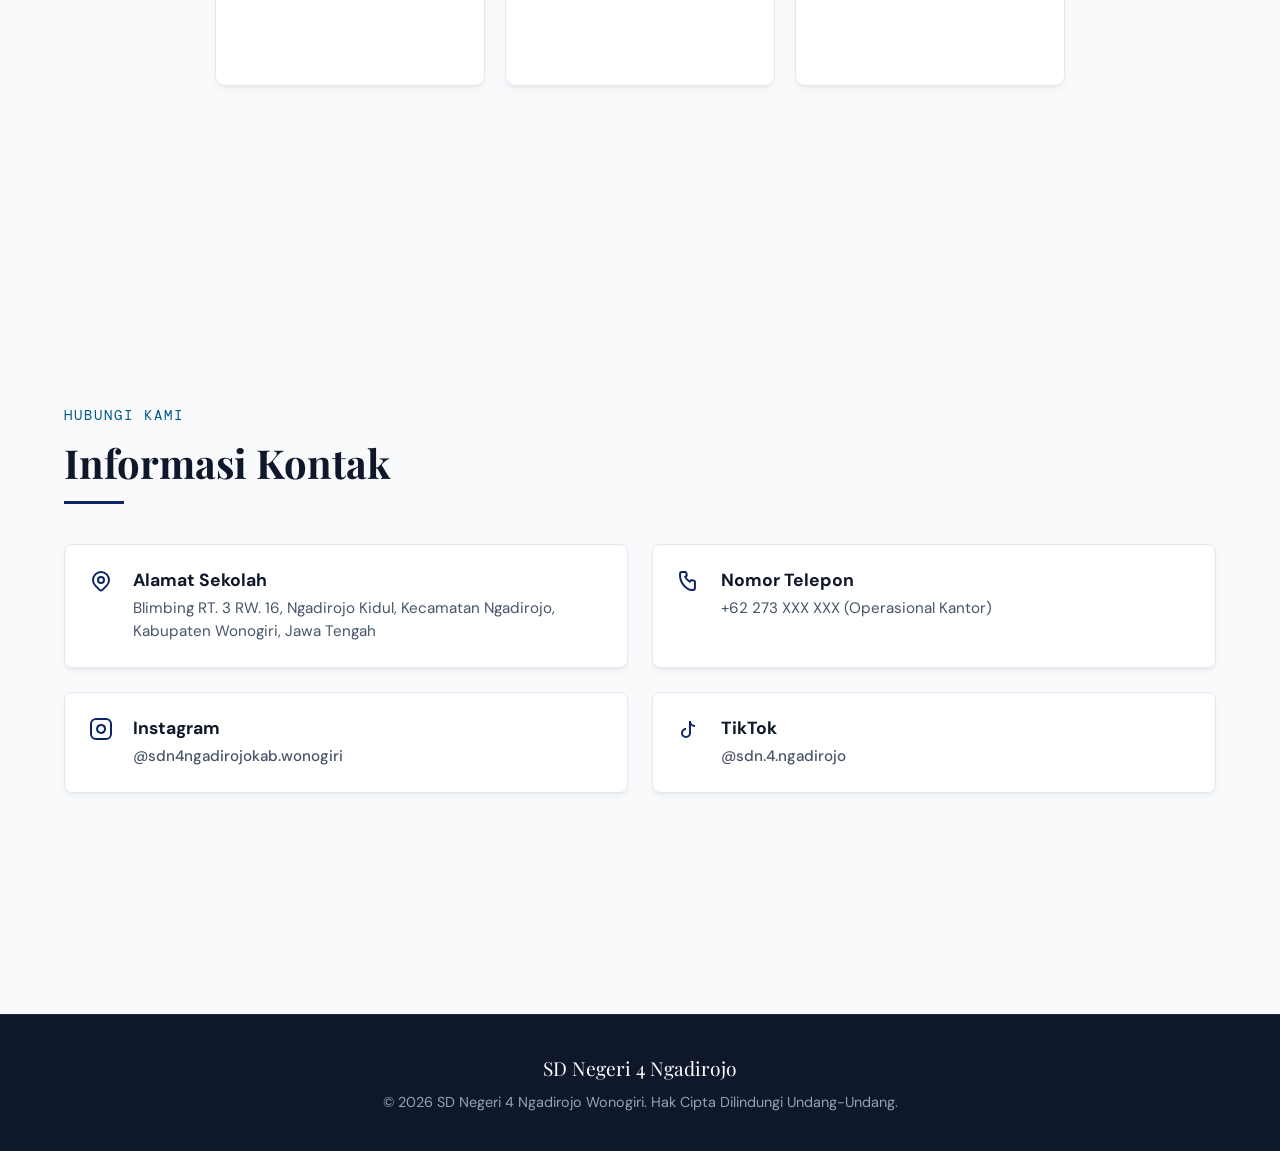
==== commit 82512d24: "add berita" ====
--- a/index.html
+++ b/index.html
@@ -39,6 +39,7 @@
         <li><a href="#profil" class="nav-link">Profil</a></li>
         <li><a href="#prestasi" class="nav-link">Prestasi</a></li>
         <li><a href="#ekstrakurikuler" class="nav-link">Ekstrakurikuler</a></li>
+        <li><a href="#berita" class="nav-link">Berita</a></li>
         <li><a href="#instagram" class="nav-link">Dokumentasi</a></li>
         <li><a href="#kontak" class="nav-link">Kontak</a></li>
       </ul>
@@ -360,6 +361,93 @@
           <h4>Voli</h4>
           <p>Olahraga • Kesehatan & Gotong Royong</p>
         </div>
+      </div>
+    </section>
+
+    <section id="berita">
+      <span class="section-tag">Informasi Terbaru</span>
+      <h2 class="section-title">Berita & Kegiatan Sekolah</h2>
+      
+      <div class="news-grid" id="newsGrid">
+        
+        <article class="news-card visible">
+          <div class="news-thumb">
+            <img src="/assets/berita-5.webp" alt="Juara 1 Karate Piala Bupati Wonogiri 2026">
+            <span class="news-badge">Prestasi</span>
+          </div>
+          <div class="news-content">
+            <div class="news-meta"><span class="news-date">16 Juni 2026</span></div>
+            <h3 class="news-title"><a href="/news-juara-1-karate-piala-bupati-wonogiri-2026.html">Siswi SD Negeri 4 Ngadirojo Raih Juara 1 pada Festival Kejuaraan Karate Piala Bupati Wonogiri 2026</a></h3>
+            <p class="news-desc">Prestasi membanggakan kembali diraih oleh siswa SD Negeri 4 Ngadirojo. Dua siswi berbakat, ...</p>
+            <a href="/news-juara-1-karate-piala-bupati-wonogiri-2026.html" class="news-more-btn">Baca Selengkapnya ➔</a>
+          </div>
+        </article>
+    
+        <article class="news-card visible">
+          <div class="news-thumb">
+            <video>
+              <source src="/assets/berita-6.webm">
+            </video>
+            <span class="news-badge">Kegiatan</span>
+          </div>
+          <div class="news-content">
+            <div class="news-meta"><span class="news-date">19 Mei 2026</span></div>
+            <h3 class="news-title"><a href="/news-hari-jadi-wonogiri.html">SD Negeri 4 Ngadirojo Meriahkan Hari Jadi Wonogiri</a></h3>
+            <p class="news-desc">Dalam rangka memperingati Hari Jadi Kabupaten Wonogiri, SD Negeri 4 Ngadirojo mengadakan berbagai kegiatan yang berlangsung meriah...</p>
+            <a href="/news-hari-jadi-wonogiri.html" class="news-more-btn">Baca Selengkapnya ➔</a>
+          </div>
+        </article>
+    
+        <article class="news-card visible">
+          <div class="news-thumb">
+            <img src="/assets/berita-1.webp" alt="Juara 1 Lomba Kriya">
+            <span class="news-badge">Prestasi</span>
+          </div>
+          <div class="news-content">
+            <div class="news-meta"><span class="news-date">13 Mei 2026</span></div>
+            <h3 class="news-title"><a href="/news-juara-1-lomba-kriya.html">Siswa SD Negeri 4 Ngadirojo Raih Juara 1 Lomba Kriya Tingkat Kecamatan</a></h3>
+            <p class="news-desc"><strong>Ngadirojo - </strong>Kabar membanggakan datang dari keluarga besar <strong>SD Negeri 4 Ngadirojo</strong>...</p>
+            <a href="/news-juara-1-lomba-kriya.html" class="news-more-btn">Baca Selengkapnya ➔</a>
+          </div>
+        </article>
+    
+        <article class="news-card">
+          <div class="news-thumb">
+            <img src="/assets/berita-3.webp" alt="Digitalisasi">
+            <span class="news-badge">Prestasi</span>
+          </div>
+          <div class="news-content">
+            <div class="news-meta"><span class="news-date">9 April 2026</span></div>
+            <h3 class="news-title"><a href="/news-pesta-siaga.html">Siswi SD Negeri 4 Ngadirojo Raih Juara Harapan 1 Pesta Siaga Tingkat Kecamatan Tahun 2026</a></h3>
+            <p class="news-desc">Kabar membanggakan datang dari SD Negeri 4 Ngadirojo. Salah satu siswi terbaik sekolah berhasil meraih ...</p>
+            <a href="/news-pesta-siaga.html" class="news-more-btn">Baca Selengkapnya ➔</a>
+          </div>
+        </article>
+    
+        <article class="news-card">
+          <div class="news-thumb">
+            <video>
+              <source src="/assets/berita-4.webm">
+            </video>
+            <span class="news-badge">Kegiatan</span>
+          </div>
+          <div class="news-content">
+            <div class="news-meta"><span class="news-date">1 September 2025</span></div>
+            <h3 class="news-title"><a href="/news-sambut-siswa-2025.html">Guru SD Negeri 4 Ngadirojo Sambut Siswa di Gerbang Sekolah</a></h3>
+            <p class="news-desc">Sebagai bagian dari pembiasaan positif di sekolah, guru SD Negeri 4 Ngadirojo setiap pagi menyambut ...</p>
+            <a href="/news-sambut-siswa-2025.html" class="news-more-btn">Baca Selengkapnya ➔</a>
+          </div>
+        </article>
+    
+      </div>
+    
+      <div class="load-more-wrapper">
+        <button id="loadMoreBtn" class="btn-load-more">
+          Muat Berita Lainnya
+          <svg width="18" height="18" fill="none" stroke="currentColor" stroke-width="2" viewBox="0 0 24 24">
+            <path stroke-linecap="round" stroke-linejoin="round" d="M19 9l-7 7-7-7"/>
+          </svg>
+        </button>
       </div>
     </section>
 
--- a/style.css
+++ b/style.css
@@ -505,6 +505,190 @@
     color: var(--text-secondary);
 }
 
+/* Berita */
+/* ── NEWS & COMPONENT STYLING ─────────────────── */
+.news-grid {
+    display: grid;
+    grid-template-columns: repeat(auto-fit, minmax(320px, 1fr));
+    gap: 32px;
+    margin-top: 32px;
+    max-width: 1200px;
+    margin-left: auto;
+    margin-right: auto;
+}
+
+.news-card {
+    background: var(--surface-light);
+    border: 1px solid var(--border-color);
+    border-radius: 12px;
+    overflow: hidden;
+    box-shadow: var(--shadow);
+    display: flex;
+    flex-direction: column;
+    transition: transform var(--tr), box-shadow var(--tr);
+}
+
+.news-card:hover {
+    transform: translateY(-4px);
+    box-shadow: var(--shadow-lg);
+    border-color: var(--primary-color);
+}
+
+.news-thumb {
+    position: relative;
+    width: 100%;
+    aspect-ratio: 16 / 9;
+    overflow: hidden;
+}
+
+.news-thumb img {
+    width: 100%;
+    height: 100%;
+    object-fit: cover;
+    transition: transform var(--tr);
+}
+
+.news-card:hover .news-thumb img {
+    transform: scale(1.04);
+}
+
+/* Lencana Tipe Berita */
+.news-badge {
+    position: absolute;
+    top: 12px;
+    left: 12px;
+    background: var(--primary-color);
+    color: #ffffff;
+    font-size: 0.75rem;
+    font-weight: 600;
+    padding: 6px 14px;
+    border-radius: 20px;
+    letter-spacing: 0.05em;
+    text-transform: uppercase;
+}
+
+.news-content {
+    padding: 24px;
+    display: flex;
+    flex-direction: column;
+    flex-grow: 1;
+}
+
+.news-meta {
+    font-size: 0.85rem;
+    color: var(--text-secondary);
+    margin-bottom: 8px;
+}
+
+.news-title {
+    font-family: 'Playfair Display', serif;
+    font-size: 1.35rem;
+    line-height: 1.3;
+    margin-bottom: 12px;
+}
+
+.news-title a {
+    color: var(--text-primary);
+    text-decoration: none;
+    transition: color var(--tr);
+}
+
+.news-title a:hover {
+    color: var(--primary-color);
+}
+
+.news-desc {
+    font-size: 0.95rem;
+    color: var(--text-secondary);
+    line-height: 1.6;
+    margin-bottom: 20px;
+    display: -webkit-box;
+    -webkit-line-clamp: 3;
+    -webkit-box-orient: vertical;
+    overflow: hidden;
+}
+
+/* Tombol Baca Selengkapnya */
+.news-more-btn {
+    margin-top: auto;
+    display: inline-flex;
+    align-items: center;
+    gap: 6px;
+    color: var(--primary-color);
+    text-decoration: none;
+    font-weight: 600;
+    font-size: 0.9rem;
+    transition: gap var(--tr);
+}
+
+.news-more-btn:hover {
+    gap: 10px;
+}
+
+/* Penyesuaian Responsif HP */
+@media (max-width: 640px) {
+    .article-title {
+        font-size: 1.8rem;
+    }
+    .news-grid {
+        grid-template-columns: 1fr;
+        gap: 20px;
+    }
+}
+
+.news-card {
+    display: none; 
+    opacity: 0;
+    transform: translateY(20px);
+    transition: transform var(--tr), opacity var(--tr), border-color var(--tr), box-shadow var(--tr);
+}
+
+.news-card.visible {
+    display: flex;
+    opacity: 1;
+    transform: translateY(0);
+}
+
+.load-more-wrapper {
+    text-align: center;
+    margin-top: 40px;
+}
+
+.btn-load-more {
+    background: transparent;
+    border: 1px solid var(--border-color);
+    color: var(--text-primary);
+    padding: 12px 28px;
+    font-size: 0.95rem;
+    font-weight: 600;
+    border-radius: 24px;
+    cursor: pointer;
+    display: inline-flex;
+    align-items: center;
+    gap: 8px;
+    box-shadow: var(--shadow);
+    transition: background var(--tr), color var(--tr), border-color var(--tr), transform var(--tr);
+}
+
+.btn-load-more svg {
+    transition: transform var(--tr);
+}
+
+.btn-load-more:hover {
+    background: var(--primary-color);
+    color: #ffffff;
+    border-color: var(--primary-color);
+    transform: translateY(-2px);
+}
+
+.btn-load-more:hover svg {
+    transform: translateY(2px); 
+}
+
+.btn-load-more.hidden {
+    display: none;
+}
+
 /* Instagram Gallery */
 .instagram-container {
     max-width: 1200px;
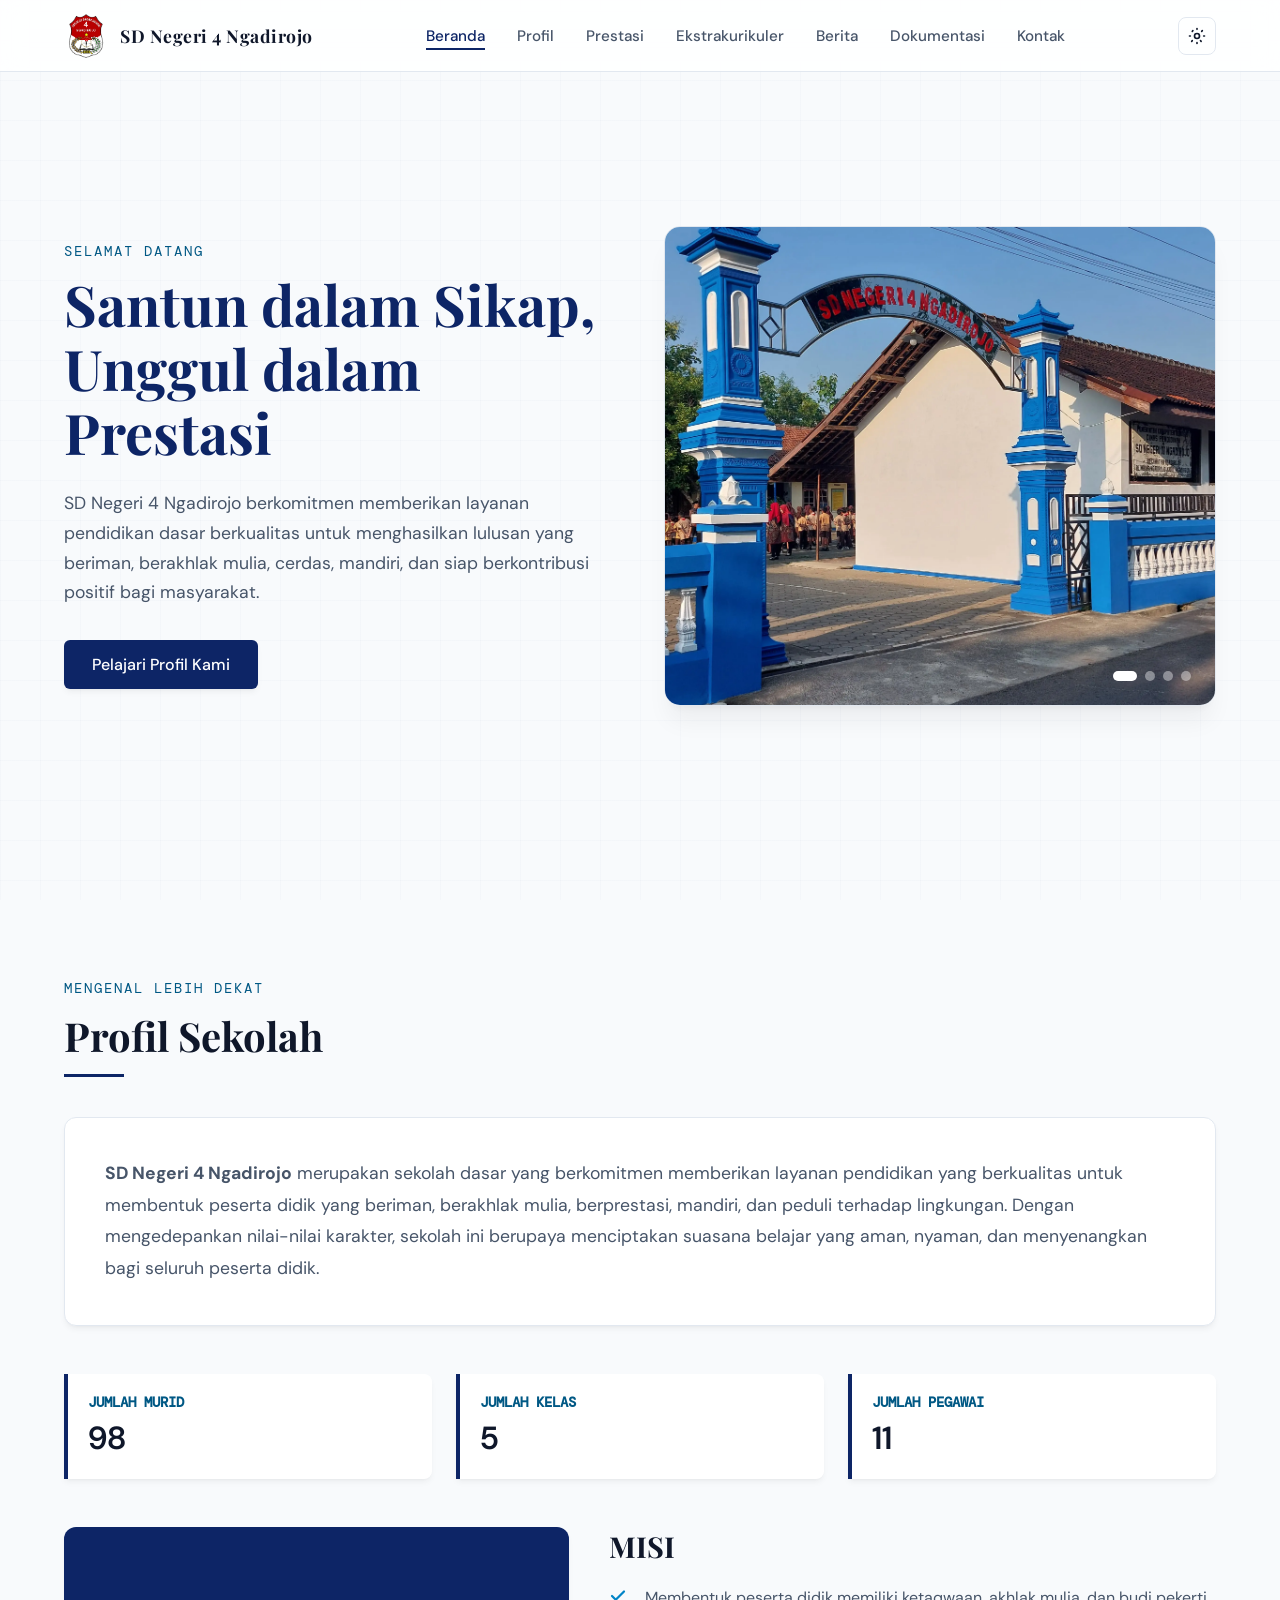
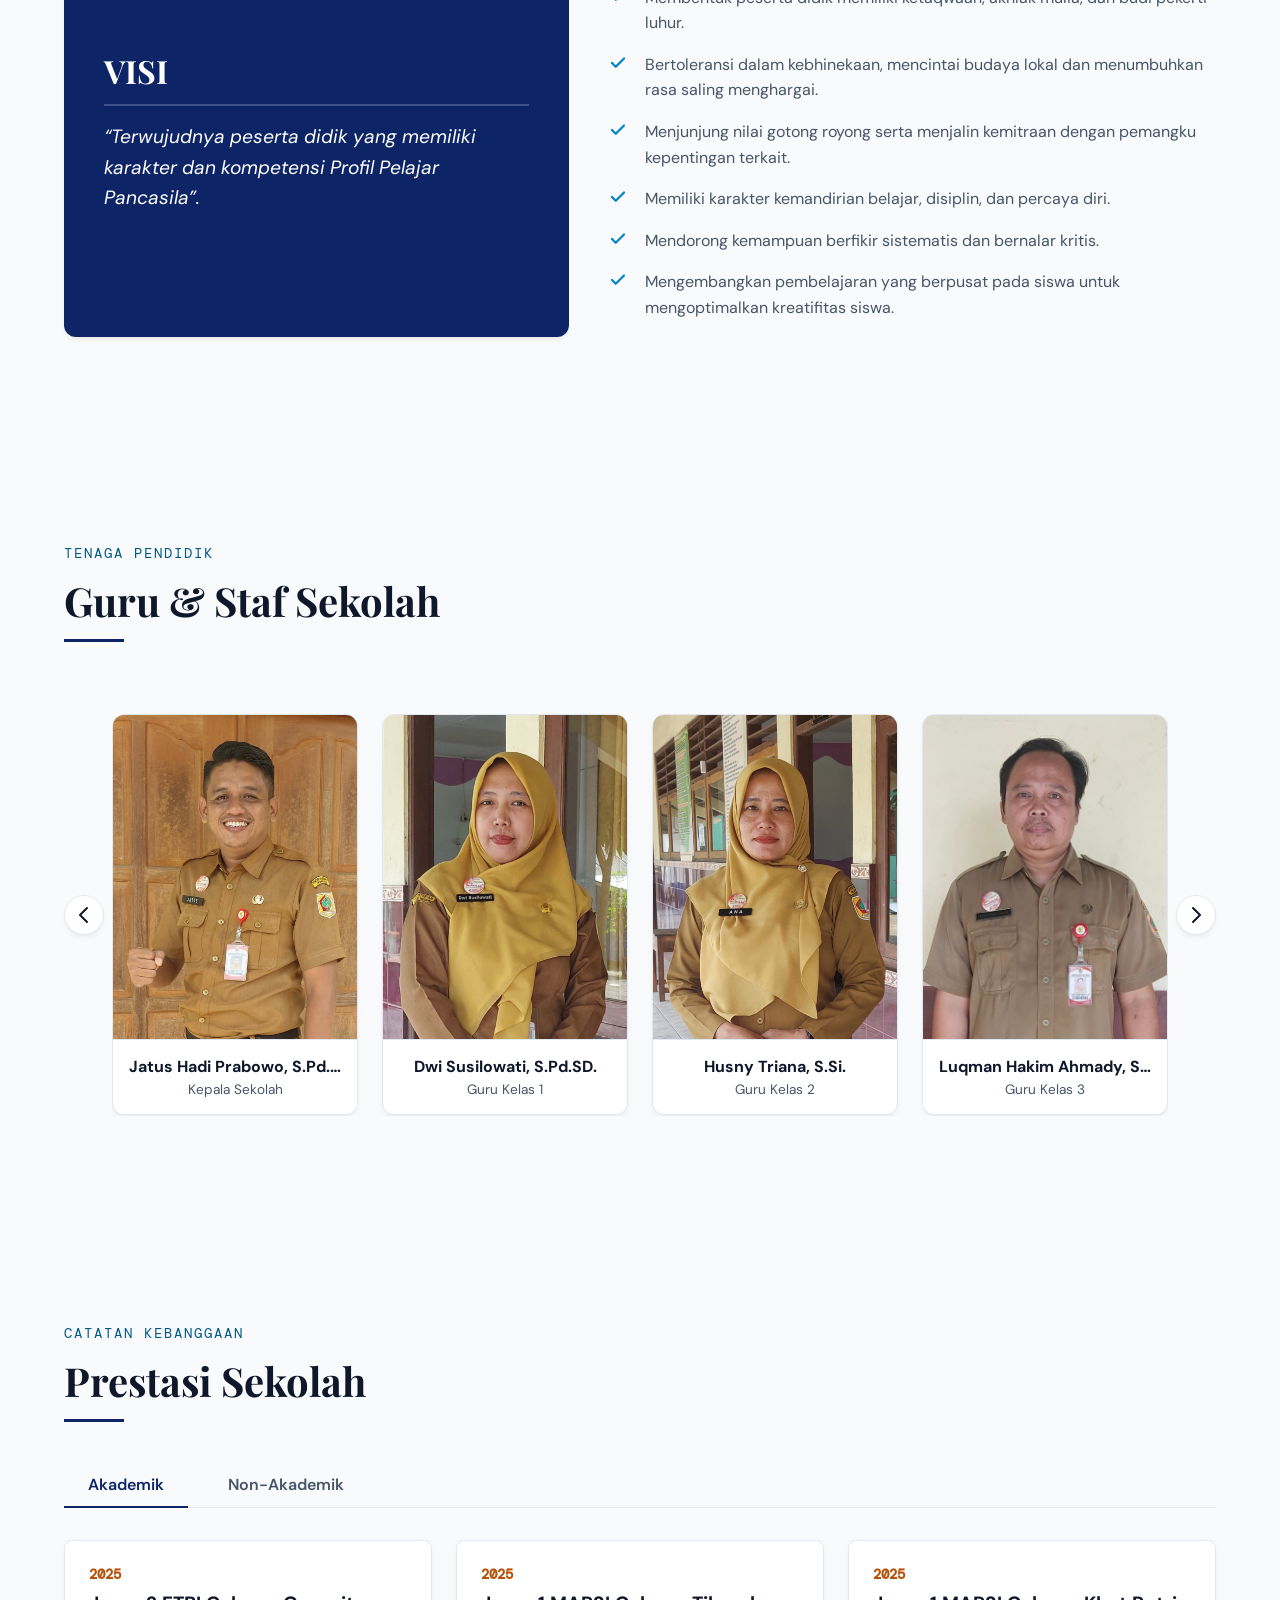
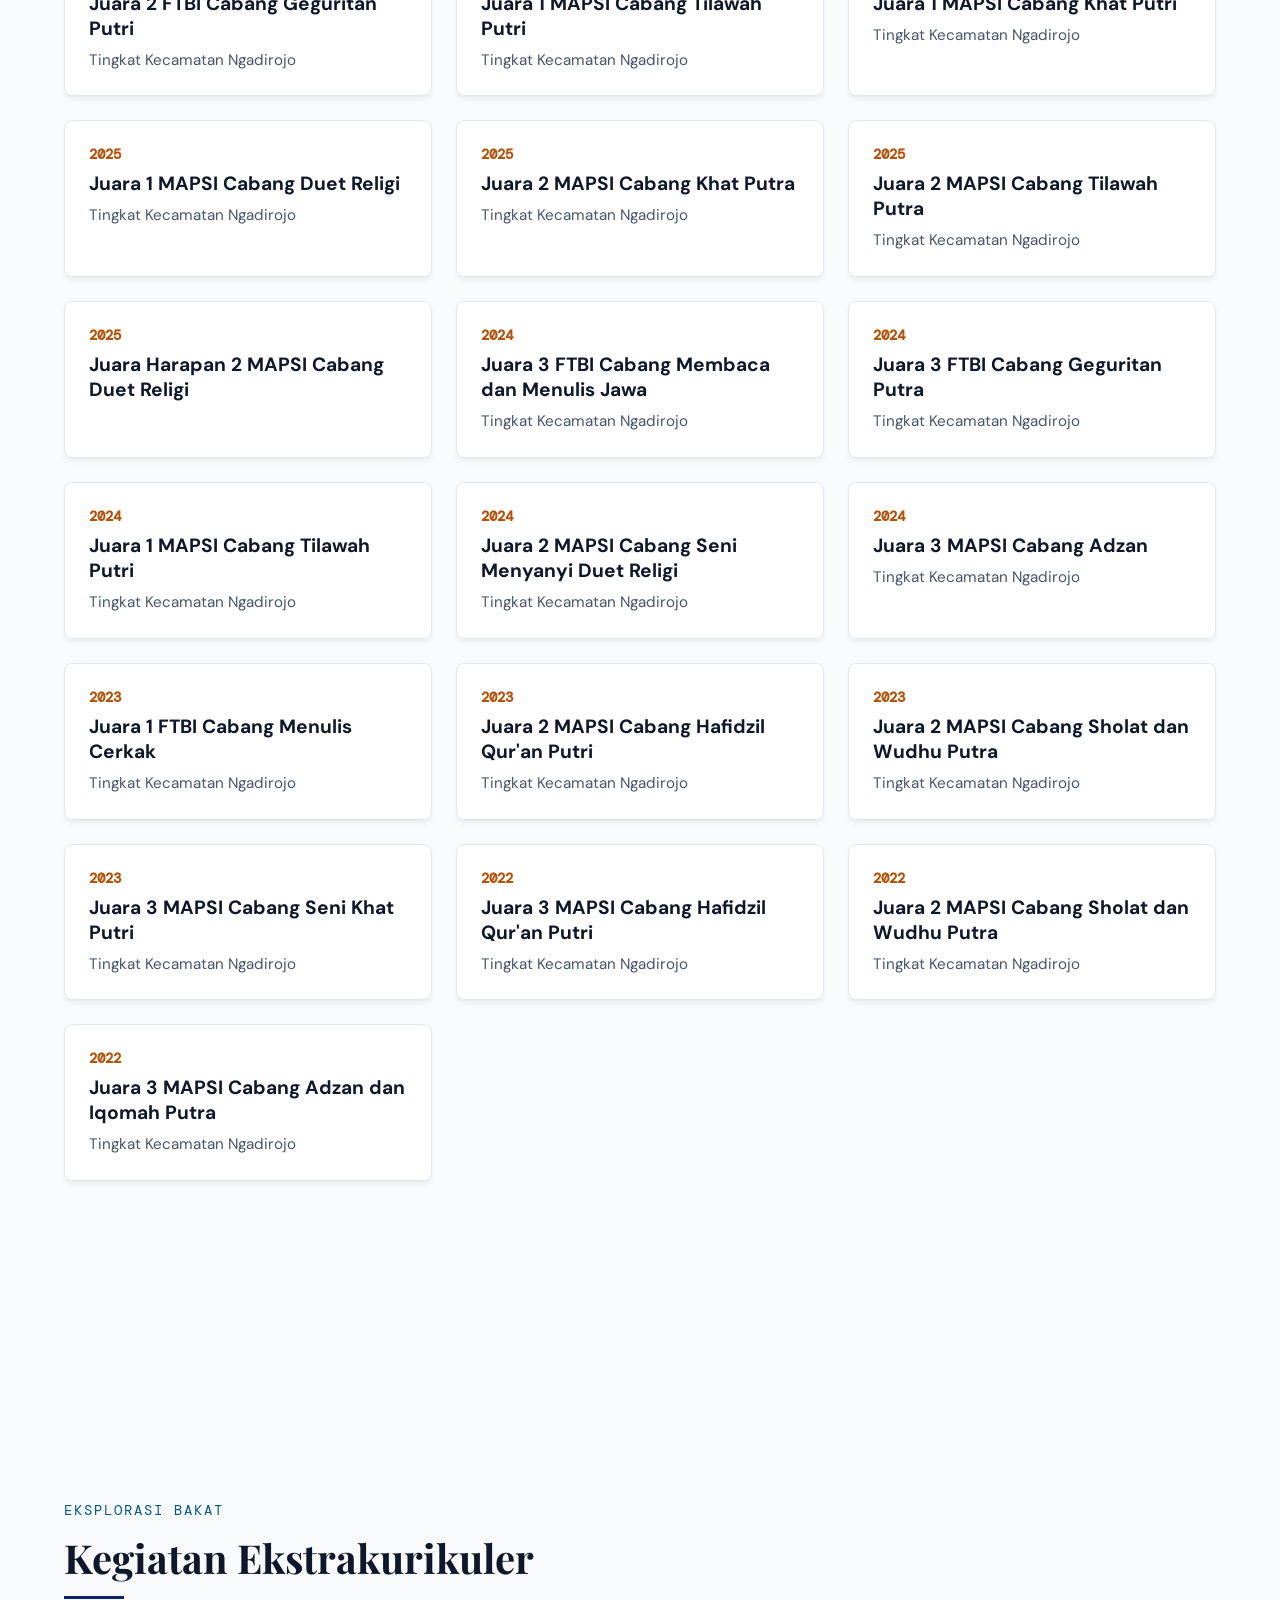
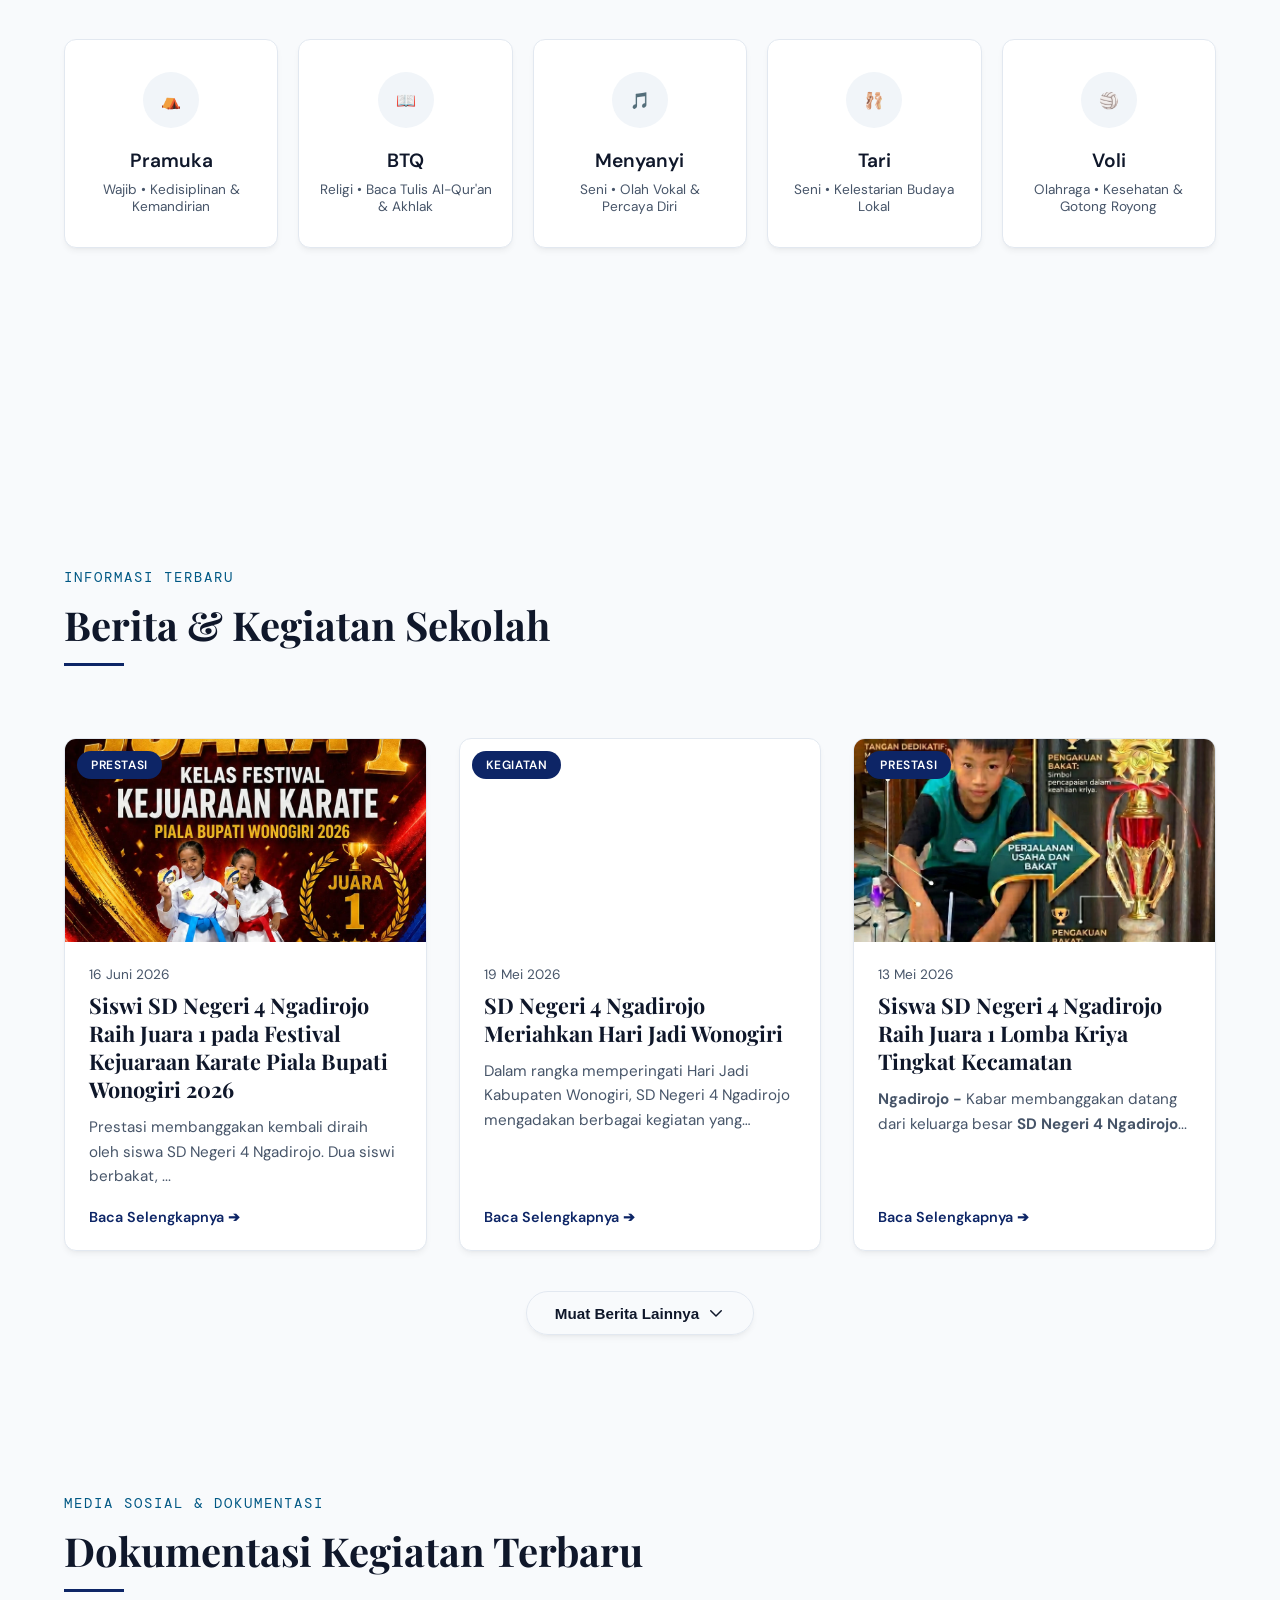
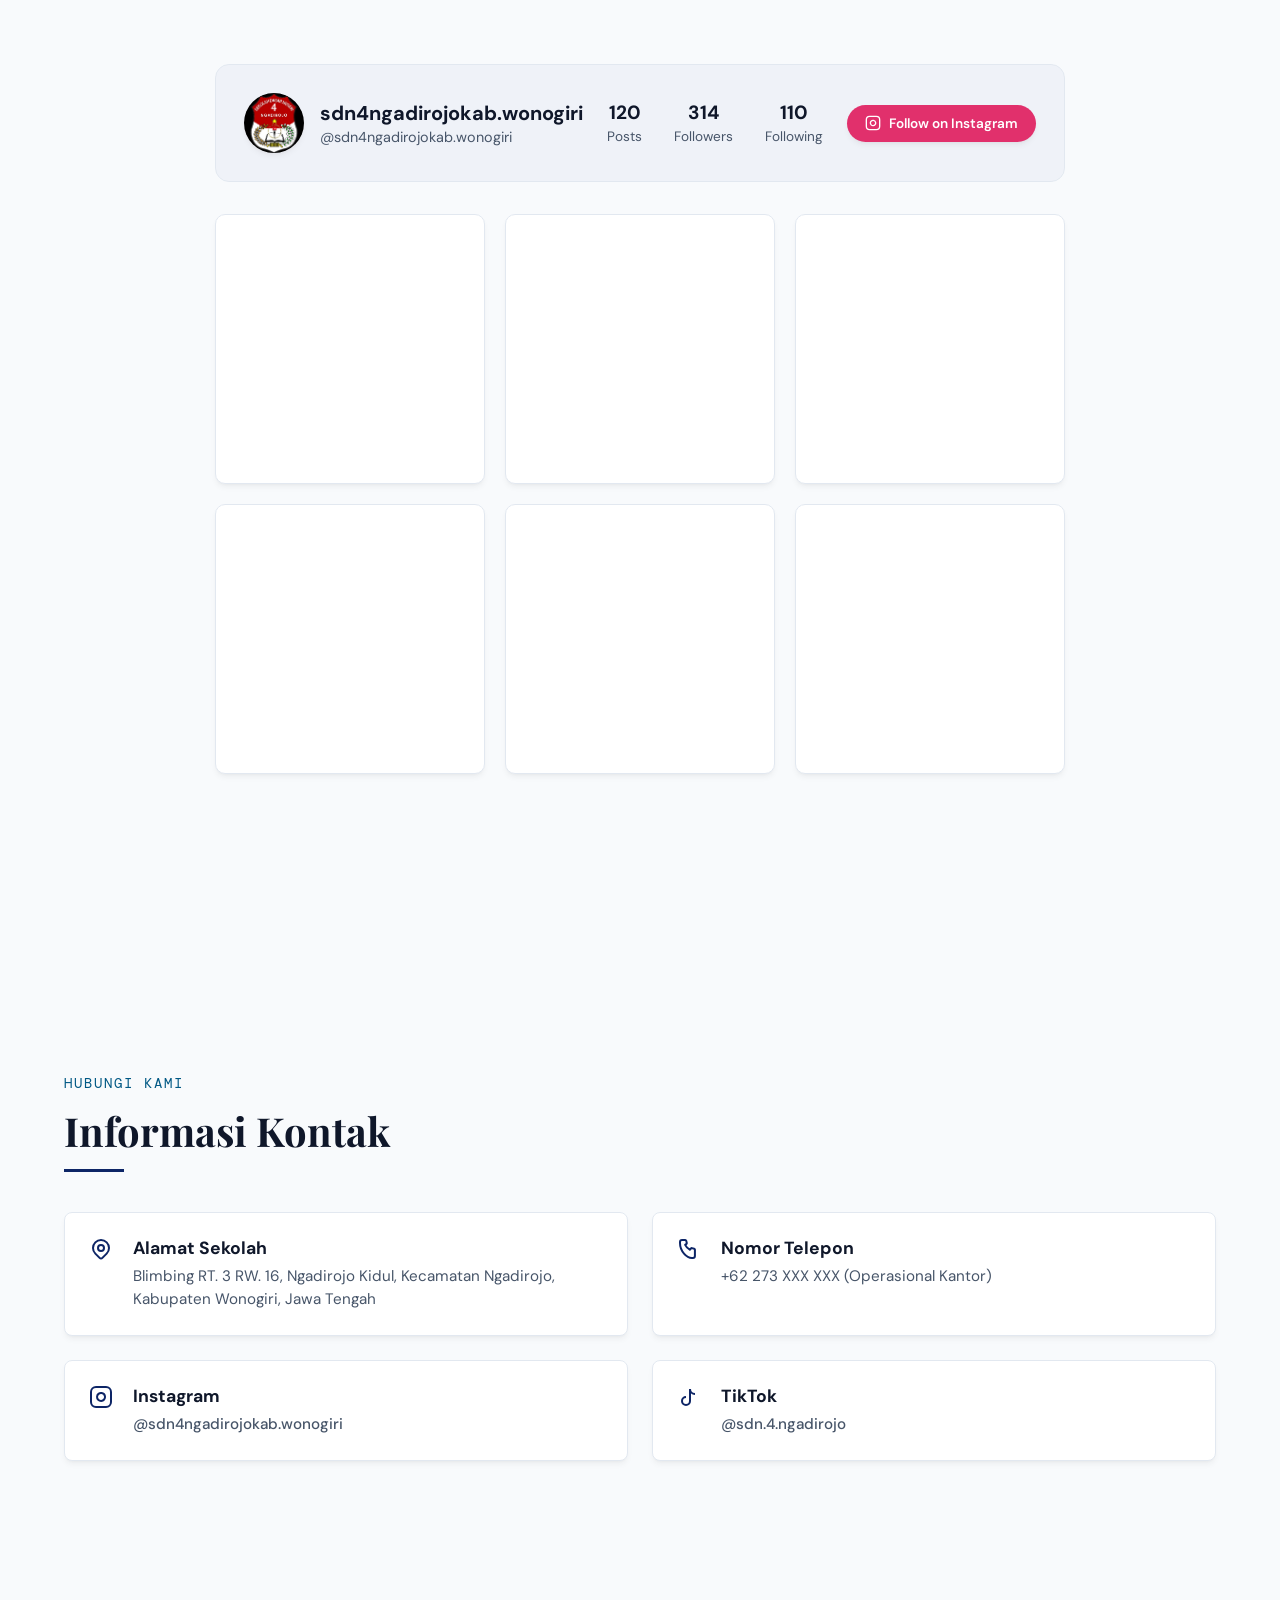
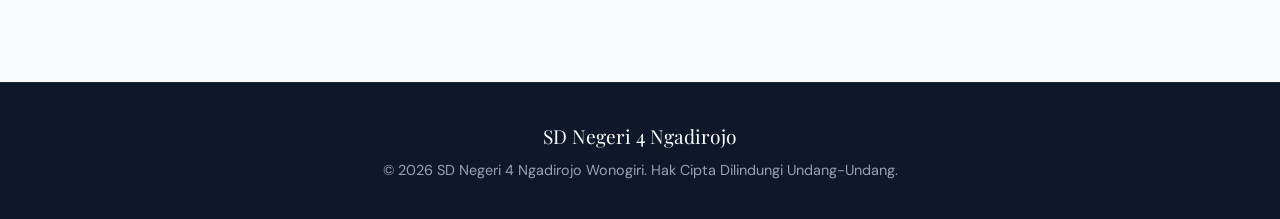
==== commit 867e80dc: "insert guru & update css" ====
--- a/index.html
+++ b/index.html
@@ -76,6 +76,12 @@
               <img src="/assets/pic6.webp" alt="SDN 4 Ngadirojo">
             </div>
             <div class="slide">
+              <img src="/assets/all.webp" alt="Tenaga Pendidik">
+              <div class="slide-caption">
+                <p>Dengan senyum tulus dan semangat mengabdi, pendidik SD Negeri 4 Ngadirojo hadir untuk menginspirasi, membimbing, dan mencetak generasi berkarakter serta berprestasi.</p>
+              </div>
+            </div>
+            <div class="slide">
               <img src="/assets/pic2.webp" alt="Penanaman Karakter">
               <div class="slide-caption">
                 <h3>Penanaman Karakter Karakter Bangsa</h3>
@@ -94,6 +100,7 @@
             <button class="slider-dot active" aria-label="Slide 1"></button>
             <button class="slider-dot" aria-label="Slide 2"></button>
             <button class="slider-dot" aria-label="Slide 3"></button>
+            <button class="slider-dot" aria-label="Slide 4"></button>
           </div>
         </div>
       </div>
@@ -138,6 +145,151 @@
             <li>Mengembangkan pembelajaran yang berpusat pada siswa untuk mengoptimalkan kreatifitas siswa.</li>
           </ul>
         </div>
+      </div>
+    </section>
+
+    <section id="guru">
+      <span class="section-tag">Tenaga Pendidik</span>
+      <h2 class="section-title">Guru & Staf Sekolah</h2>
+    
+      <div class="carousel-container">
+        <button class="carousel-btn prev-btn" id="guruPrev" aria-label="Sebelumnya">
+          <svg width="24" height="24" fill="none" stroke="currentColor" stroke-width="2" viewBox="0 0 24 24">
+            <path stroke-linecap="round" stroke-linejoin="round" d="M15 19l-7-7 7-7"/>
+          </svg>
+        </button>
+    
+        <div class="carousel-slider-wrap">
+          <div class="carousel-track" id="guruTrack">
+            
+            <div class="guru-card">
+              <div class="guru-img-wrap">
+                <img src="/assets/jatus.webp" alt="Jatus Hadi Prabowo">
+              </div>
+              <div class="guru-info">
+                <h4>Jatus Hadi Prabowo, S.Pd.Jas., M.Pd.</h4>
+                <p>Kepala Sekolah</p>
+              </div>
+            </div>
+    
+            <div class="guru-card">
+              <div class="guru-img-wrap">
+                <img src="/assets/dwi.webp" alt="Dwi Susilowati">
+              </div>
+              <div class="guru-info">
+                <h4>Dwi Susilowati, S.Pd.SD.</h4>
+                <p>Guru Kelas 1</p>
+              </div>
+            </div>
+    
+            <div class="guru-card">
+              <div class="guru-img-wrap">
+                <img src="/assets/ana.webp" alt="Husny Triana">
+              </div>
+              <div class="guru-info">
+                <h4>Husny Triana, S.Si.</h4>
+                <p>Guru Kelas 2</p>
+              </div>
+            </div>
+    
+            <div class="guru-card">
+              <div class="guru-img-wrap">
+                <img src="/assets/luqman.webp" alt="Luqman Hakim Ahmady">
+              </div>
+              <div class="guru-info">
+                <h4>Luqman Hakim Ahmady, S.Pd.</h4>
+                <p>Guru Kelas 3</p>
+              </div>
+            </div>
+    
+            <div class="guru-card">
+              <div class="guru-img-wrap">
+                <img src="/assets/indri.webp" alt="Dwi Astuti Indrirahayu">
+              </div>
+              <div class="guru-info">
+                <h4>Dwi Astuti Indrirahayu, S.Pd.</h4>
+                <p>Guru Kelas 4</p>
+              </div>
+            </div>
+
+            <div class="guru-card">
+              <div class="guru-img-wrap">
+                <img src="/assets/rahmad.webp" alt="Rahmad Wijanarko">
+              </div>
+              <div class="guru-info">
+                <h4>Rahmad Wijanarko</h4>
+                <p>Guru Kelas 5</p>
+              </div>
+            </div>
+
+            <div class="guru-card">
+              <div class="guru-img-wrap">
+                <img src="/assets/mega.webp" alt="Syarifah Mega Damayanti">
+              </div>
+              <div class="guru-info">
+                <h4>Syarifah Mega Damayanti, S.Pd.</h4>
+                <p>Guru Kelas 6</p>
+              </div>
+            </div>
+
+            <div class="guru-card">
+              <div class="guru-img-wrap">
+                <img src="/assets/dakun.webp" alt="Dakun">
+              </div>
+              <div class="guru-info">
+                <h4>Dakun, S.Pd.</h4>
+                <p>Guru PJOK</p>
+              </div>
+            </div>
+
+            <div class="guru-card">
+              <div class="guru-img-wrap">
+                <img src="/assets/oktavia.webp" alt="Oktavia Ayu Puspitaningrum">
+              </div>
+              <div class="guru-info">
+                <h4>Oktavia Ayu Puspitaningrum, S.Pd.</h4>
+                <p>Penata Layanan Operasional</p>
+              </div>
+            </div>
+
+            <div class="guru-card">
+              <div class="guru-img-wrap">
+                <img src="/assets/priyono.webp" alt="Priyono">
+              </div>
+              <div class="guru-info">
+                <h4>Priyono</h4>
+                <p>Operator Layanan Operasional</p>
+              </div>
+            </div>
+
+            <div class="guru-card">
+              <div class="guru-img-wrap">
+                <img src="/assets/fatihah.webp" alt="Fathihah Nur Hasanah">
+              </div>
+              <div class="guru-info">
+                <h4>Fathihah Nur Hasanah, S.Pd.</h4>
+                <p>Guru PAI</p>
+              </div>
+            </div>
+
+            <div class="guru-card">
+              <div class="guru-img-wrap">
+                <img src="/assets/tri.webp" alt="Tri Widodo">
+              </div>
+              <div class="guru-info">
+                <h4>Tri Widodo, S.Pd. I.</h4>
+                <p>Guru PAI</p>
+              </div>
+            </div>
+    
+          </div>
+        </div>
+    
+        <button class="carousel-btn next-btn" id="guruNext" aria-label="Selanjutnya">
+          <svg width="24" height="24" fill="none" stroke="currentColor" stroke-width="2" viewBox="0 0 24 24">
+            <path stroke-linecap="round" stroke-linejoin="round" d="M9 5l7 7-7 7"/>
+          </svg>
+        </button>
       </div>
     </section>
 
--- a/style.css
+++ b/style.css
@@ -1,4 +1,7 @@
-:root {
+/* ==========================================================================
+   1. VARIABLES & THEMES
+   ========================================================================== */
+   :root {
     --primary-color:   #0d2566;
     --secondary-color: #005884;
     --accent-color:    #B45309;
@@ -13,7 +16,7 @@
     --shadow-lg:       0 20px 25px -5px rgba(0,0,0,0.05), 0 8px 10px -6px rgba(0,0,0,0.05);
     --nav-h:           72px;
     --tr:              0.3s cubic-bezier(.4,0,.2,1);
-    /* --grid-line:       rgba(30, 58, 138, 0.03); */
+    --grid-line:       rgba(30, 58, 138, 0.02);
 }
 
 [data-theme="dark"] {
@@ -27,29 +30,45 @@
     --text-secondary:  #94A3B8;
     --border-color:    #334155;
     --divider-color:   #1E293B;
-    /* --grid-line:       rgba(56, 189, 248, 0.03); */
-}
-
-/* ── BASE STYLES ──────────────────────────────── */
+    --grid-line:       rgba(56, 189, 248, 0.02);
+}
+
+/* ==========================================================================
+   2. BASE STYLES
+   ========================================================================== */
 * {
     box-sizing: border-box;
     margin: 0;
     padding: 0;
 }
+
 html {
     scroll-behavior: smooth;
     font-family: 'DM Sans', sans-serif;
     color: var(--text-primary);
     background-color: var(--background);
-}
+    max-width: 100%;
+    overflow-x: hidden;
+}
+
 body {
+    max-width: 100%;
     overflow-x: hidden;
+}
+
+img {
+    max-width: 100%;
+    height: auto;
+    display: block;
 }
 
 /* Latar Belakang Grid Premium */
 .grid-bg {
     position: fixed;
-    top: 0; left: 0; width: 100%; height: 100%;
+    top: 0; 
+    left: 0; 
+    width: 100%; 
+    height: 100%;
     background-image: 
         linear-gradient(to right, var(--grid-line) 1px, transparent 1px),
         linear-gradient(to bottom, var(--grid-line) 1px, transparent 1px);
@@ -58,18 +77,85 @@
     pointer-events: none;
 }
 
-/* ── NAVIGATION ───────────────────────────────── */
+/* ==========================================================================
+   3. LAYOUT & TYPOGRAPHY SHARED
+   ========================================================================== */
+.main-container {
+    margin-top: var(--nav-h);
+    width: 100%;
+}
+
+section {
+    padding: 80px 24px;
+    max-width: 1200px;
+    margin: 0 auto;
+    min-height: calc(100vh - var(--nav-h));
+    display: flex;
+    flex-direction: column;
+    justify-content: center;
+    opacity: 0;
+    transform: translateY(40px);
+    transition: opacity 0.8s cubic-bezier(0.4, 0, 0.2, 1), transform 0.8s cubic-bezier(0.4, 0, 0.2, 1);
+    width: 100%;
+}
+
+section.visible {
+    opacity: 1;
+    transform: translateY(0);
+}
+
+.section-tag {
+    font-family: 'DM Mono', monospace;
+    color: var(--secondary-color);
+    font-size: 0.85rem;
+    text-transform: uppercase;
+    letter-spacing: 2px;
+    margin-bottom: 12px;
+    display: block;
+}
+
+.section-title {
+    font-family: 'Playfair Display', serif;
+    font-size: 2.5rem;
+    font-weight: 700;
+    color: var(--text-primary);
+    margin-bottom: 40px;
+    position: relative;
+}
+
+.section-title::after {
+    content: '';
+    display: block;
+    width: 60px;
+    height: 3px;
+    background: var(--primary-color);
+    margin-top: 12px;
+}
+
+/* ==========================================================================
+   4. NAVIGATION BAR
+   ========================================================================== */
 .navbar {
     position: fixed;
-    top: 0; left: 0; width: 100%;
+    top: 0; 
+    left: 0; 
+    width: 100%;
     height: var(--nav-h);
-    background: rgba(var(--surface-light), 0.85);
+    background: var(--surface-light);
     backdrop-filter: blur(12px);
     -webkit-backdrop-filter: blur(12px);
     border-bottom: 1px solid var(--border-color);
     z-index: 1000;
     transition: var(--tr);
 }
+
+/* Fallback jikalau browser mendukung opacity dengan custom properti */
+@supports (background: color-mix(in srgb, var(--surface-light) 85%, transparent)) {
+    .navbar {
+        background: color-mix(in srgb, var(--surface-light) 85%, transparent);
+    }
+}
+
 .nav-inner {
     max-width: 1200px;
     height: 100%;
@@ -79,6 +165,7 @@
     justify-content: space-between;
     padding: 0 24px;
 }
+
 .nav-brand {
     display: flex;
     align-items: center;
@@ -87,21 +174,25 @@
     color: var(--text-primary);
     font-weight: 700;
 }
+
 .nav-logo {
     height: 44px;
     width: auto;
 }
+
 .brand-text {
     font-family: 'Playfair Display', serif;
     font-size: 1.1rem;
     letter-spacing: 0.5px;
 }
+
 .nav-menu {
     display: flex;
     list-style: none;
     gap: 32px;
     align-items: center;
 }
+
 .nav-link {
     text-decoration: none;
     color: var(--text-secondary);
@@ -111,24 +202,32 @@
     position: relative;
     padding: 4px 0;
 }
+
 .nav-link:hover, .nav-link.active {
     color: var(--primary-color);
 }
+
 .nav-link::after {
     content: '';
     position: absolute;
-    bottom: 0; left: 0; width: 0; height: 2px;
+    bottom: 0; 
+    left: 0; 
+    width: 0; 
+    height: 2px;
     background-color: var(--primary-color);
     transition: var(--tr);
 }
+
 .nav-link:hover::after, .nav-link.active::after {
     width: 100%;
 }
+
 .nav-actions {
     display: flex;
     align-items: center;
     gap: 16px;
 }
+
 .theme-toggle, .hamburger {
     background: none;
     border: 1px solid var(--border-color);
@@ -141,71 +240,29 @@
     justify-content: center;
     transition: var(--tr);
 }
+
 .theme-toggle:hover {
     background: var(--surface-dark);
 }
+
 .hamburger {
     display: none;
 }
 
-/* ── CONTAINER SCROLL (ONE-PAGE) ───────────────── */
-.main-container {
-    margin-top: var(--nav-h);
-}
-section {
-    padding: 100px 24px;
-    max-width: 1200px;
-    margin: 0 auto;
-    min-height: calc(100vh - var(--nav-h));
-    display: flex;
-    flex-direction: column;
-    justify-content: center;
-    opacity: 0;
-    transform: translateY(40px);
-    transition: opacity 0.8s cubic-bezier(0.4, 0, 0.2, 1), transform 0.8s cubic-bezier(0.4, 0, 0.2, 1);
-}
-section.visible {
-    opacity: 1;
-    transform: translateY(0);
-}
-
-/* Section Typography */
-.section-tag {
-    font-family: 'DM Mono', monospace;
-    color: var(--secondary-color);
-    font-size: 0.85rem;
-    text-transform: uppercase;
-    letter-spacing: 2px;
-    margin-bottom: 12px;
-    display: block;
-}
-.section-title {
-    font-family: 'Playfair Display', serif;
-    font-size: 2.5rem;
-    font-weight: 700;
-    color: var(--text-primary);
-    margin-bottom: 40px;
-    position: relative;
-}
-.section-title::after {
-    content: '';
-    display: block;
-    width: 60px;
-    height: 3px;
-    background: var(--primary-color);
-    margin-top: 12px;
-}
-
-/* ── HERO & SLIDER SECTION ─────────────────────── */
+/* ==========================================================================
+   5. HERO & SLIDER SECTION
+   ========================================================================== */
 #hero {
     padding-top: 40px;
 }
+
 .hero-grid {
     display: grid;
     grid-template-columns: 1fr 1fr;
     gap: 48px;
     align-items: center;
 }
+
 .hero-content h1 {
     font-family: 'Playfair Display', serif;
     font-size: 3.5rem;
@@ -213,12 +270,14 @@
     margin-bottom: 24px;
     color: var(--primary-color);
 }
+
 .hero-content p {
     font-size: 1.1rem;
     color: var(--text-secondary);
     line-height: 1.7;
     margin-bottom: 32px;
 }
+
 .hero-cta {
     display: inline-block;
     padding: 14px 28px;
@@ -230,13 +289,13 @@
     box-shadow: var(--shadow);
     transition: var(--tr);
 }
+
 .hero-cta:hover {
     transform: translateY(-2px);
     box-shadow: var(--shadow-lg);
     background-color: var(--secondary-color);
 }
 
-/* Creative Slider Container */
 .slider-container {
     position: relative;
     width: 100%;
@@ -246,60 +305,75 @@
     box-shadow: var(--shadow-lg);
     border: 1px solid var(--border-color);
 }
+
 .slider-wrapper {
     display: flex;
-    width: 300%;
+    width: 400%;
     height: 100%;
     transition: transform 0.6s cubic-bezier(0.4, 0, 0.2, 1);
 }
+
 .slide {
-    width: 33.3333%;
+    width: 25%;
     height: 100%;
     position: relative;
 }
+
 .slide img {
     width: 100%;
     height: 100%;
     object-fit: cover;
 }
+
 .slide-caption {
     position: absolute;
-    bottom: 0; left: 0; width: 100%;
+    bottom: 0; 
+    left: 0; 
+    width: 100%;
     background: linear-gradient(transparent, rgba(15, 23, 42, 0.85));
     color: white;
     padding: 40px 24px 24px;
 }
+
 .slide-caption h3 {
     font-family: 'Playfair Display', serif;
     font-size: 1.4rem;
     margin-bottom: 8px;
 }
+
 .slide-caption p {
     font-size: 0.9rem;
     opacity: 0.9;
 }
+
 .slider-nav {
     position: absolute;
-    bottom: 24px; right: 24px;
+    bottom: 24px; 
+    right: 24px;
     display: flex;
     gap: 8px;
     z-index: 10;
 }
+
 .slider-dot {
-    width: 10px; height: 10px;
+    width: 10px; 
+    height: 10px;
     border-radius: 50%;
     background: rgba(255,255,255,0.4);
     border: none;
     cursor: pointer;
     transition: var(--tr);
 }
+
 .slider-dot.active {
     background: white;
     width: 24px;
     border-radius: 5px;
 }
 
-/* ── PROFIL & VISI MISI ────────────────────────── */
+/* ==========================================================================
+   6. PROFILE & VISION-MISSION
+   ========================================================================== */
 .profile-card {
     background: var(--surface-light);
     border: 1px solid var(--border-color);
@@ -308,17 +382,20 @@
     box-shadow: var(--shadow);
     margin-bottom: 48px;
 }
+
 .profile-card p {
     font-size: 1.1rem;
     line-height: 1.8;
     color: var(--text-secondary);
 }
+
 .identity-grid {
     display: grid;
-    grid-template-columns: repeat(auto-fit, minmax(280px, 1fr));
+    grid-template-columns: repeat(auto-fit, minmax(240px, 1fr));
     gap: 24px;
     margin-bottom: 48px;
 }
+
 .id-item {
     background: var(--surface-light);
     border-left: 4px solid var(--primary-color);
@@ -326,6 +403,7 @@
     border-radius: 0 8px 8px 0;
     box-shadow: var(--shadow);
 }
+
 .id-item h4 {
     font-family: 'DM Mono', monospace;
     font-size: 0.85rem;
@@ -333,21 +411,25 @@
     margin-bottom: 6px;
     text-transform: uppercase;
 }
+
 .id-item p {
     font-size: 2rem;
     font-weight: 600;
     color: var(--text-primary);
 }
+
 .counter {
     font-weight: 700;
     color: var(--primary-color);
     transition: color var(--tr);
 }
+
 .vision-mission-box {
     display: grid;
     grid-template-columns: 1fr 1.2fr;
     gap: 40px;
 }
+
 .vision-side {
     background: var(--primary-color);
     color: white;
@@ -358,6 +440,7 @@
     justify-content: center;
     box-shadow: var(--shadow);
 }
+
 .vision-side h3 {
     font-family: 'Playfair Display', serif;
     font-size: 2rem;
@@ -365,19 +448,23 @@
     border-bottom: 2px solid rgba(255,255,255,0.2);
     padding-bottom: 12px;
 }
+
 .vision-side p {
     font-size: 1.2rem;
     font-style: italic;
     line-height: 1.6;
 }
+
 .mission-side h3 {
     font-family: 'Playfair Display', serif;
     font-size: 1.8rem;
     margin-bottom: 20px;
 }
+
 .mission-list {
     list-style: none;
 }
+
 .mission-list li {
     position: relative;
     padding-left: 36px;
@@ -385,19 +472,124 @@
     line-height: 1.6;
     color: var(--text-secondary);
 }
+
 .mission-list li::before {
     content: url("data:image/svg+xml,%3Csvg xmlns='http://www.w3.org/2000/svg' width='18' height='18' viewBox='0 0 24 24' fill='none' stroke='%230284C7' stroke-width='3' stroke-linecap='round' stroke-linejoin='round'%3E%3Cpolyline points='20 6 9 17 4 12'%3E%3C/polyline%3E%3C/svg%3E");
     position: absolute;
-    left: 0; top: 2px;
-}
-
-/* ── PRESTASI (TAB FILTERED) ──────────────────── */
+    left: 0; 
+    top: 2px;
+}
+
+/* ==========================================================================
+   7. TEACHERS (GURU) CAROUSEL
+   ========================================================================== */
+.carousel-container {
+    position: relative;
+    max-width: 1200px;
+    margin: 32px auto 0 auto;
+    padding: 0 48px; 
+    display: flex;
+    align-items: center;
+    width: 100%;
+}
+
+.carousel-slider-wrap {
+    width: 100%;
+    overflow: hidden;
+}
+
+.carousel-track {
+    display: flex;
+    gap: 24px;
+    transition: transform var(--tr);
+    will-change: transform;
+}
+
+.guru-card {
+    flex: 0 0 calc((100% - (24px * 3)) / 4); 
+    background: var(--surface-light);
+    border: 1px solid var(--border-color);
+    border-radius: 12px;
+    overflow: hidden;
+    box-shadow: var(--shadow);
+    text-align: center;
+}
+
+.guru-img-wrap {
+    width: 100%;
+    aspect-ratio: 3 / 4; 
+    overflow: hidden;
+    border-bottom: 1px solid var(--border-color);
+}
+
+.guru-img-wrap img {
+    width: 100%;
+    height: 100%;
+    object-fit: cover;
+    transition: transform var(--tr);
+}
+
+.guru-card:hover .guru-img-wrap img {
+    transform: scale(1.05);
+}
+
+.guru-info {
+    padding: 16px;
+}
+
+.guru-info h4 {
+    font-size: 1rem;
+    color: var(--text-primary);
+    margin-bottom: 4px;
+    white-space: nowrap;
+    overflow: hidden;
+    text-overflow: ellipsis;
+}
+
+.guru-info p {
+    font-size: 0.85rem;
+    color: var(--text-secondary);
+}
+
+.carousel-btn {
+    position: absolute;
+    top: 50%;
+    transform: translateY(-50%);
+    background: var(--surface-light);
+    border: 1px solid var(--border-color);
+    color: var(--text-primary);
+    width: 40px;
+    height: 40px;
+    border-radius: 50%;
+    cursor: pointer;
+    display: flex;
+    align-items: center;
+    justify-content: center;
+    box-shadow: var(--shadow);
+    z-index: 10;
+    transition: background var(--tr), color var(--tr), border-color var(--tr);
+}
+
+.carousel-btn:hover {
+    background: var(--primary-color);
+    color: #ffffff;
+    border-color: var(--primary-color);
+}
+
+.prev-btn { left: 0; }
+.next-btn { right: 0; }
+
+/* ==========================================================================
+   8. ACHIEVEMENTS (PRESTASI)
+   ========================================================================== */
 .tabs-nav {
     display: flex;
     gap: 16px;
     border-bottom: 1px solid var(--border-color);
     margin-bottom: 32px;
-}
+    width: 100%;
+}
+
 .tab-btn {
     background: none;
     border: none;
@@ -409,24 +601,34 @@
     cursor: pointer;
     transition: var(--tr);
     position: relative;
-}
+    white-space: nowrap;
+}
+
 .tab-btn.active {
     color: var(--primary-color);
 }
+
 .tab-btn.active::after {
     content: '';
     position: absolute;
-    bottom: -1px; left: 0; width: 100%; height: 2px;
+    bottom: -1px; 
+    left: 0; 
+    width: 100%; 
+    height: 2px;
     background-color: var(--primary-color);
 }
+
 .prestasi-content {
     display: none;
 }
+
 .prestasi-content.active {
     display: grid;
-    grid-template-columns: repeat(auto-fit, minmax(320px, 1fr));
+    grid-template-columns: repeat(auto-fit, minmax(300px, 1fr));
     gap: 24px;
-}
+    width: 100%;
+}
+
 .prestasi-card {
     background: var(--surface-light);
     border: 1px solid var(--border-color);
@@ -435,10 +637,12 @@
     box-shadow: var(--shadow);
     transition: var(--tr);
 }
+
 .prestasi-card:hover {
     transform: translateY(-4px);
     box-shadow: var(--shadow-lg);
 }
+
 .prestasi-year {
     font-family: 'DM Mono', monospace;
     color: var(--accent-color);
@@ -446,23 +650,29 @@
     font-weight: 600;
     margin-bottom: 8px;
 }
+
 .prestasi-card h4 {
     font-size: 1.2rem;
     margin-bottom: 8px;
     color: var(--text-primary);
 }
+
 .prestasi-card p {
     font-size: 0.95rem;
     color: var(--text-secondary);
     line-height: 1.5;
 }
 
-/* ── EKSTRAKURIKULER ───────────────────────────── */
+/* ==========================================================================
+   9. EXTRA-CURRICULAR
+   ========================================================================== */
 .ekstra-grid {
     display: grid;
     grid-template-columns: repeat(auto-fit, minmax(200px, 1fr));
     gap: 20px;
-}
+    width: 100%;
+}
+
 .ekstra-card {
     background: var(--surface-light);
     border: 1px solid var(--border-color);
@@ -472,15 +682,19 @@
     box-shadow: var(--shadow);
     transition: var(--tr);
 }
+
 .ekstra-card:hover {
     background: var(--primary-color);
     border-color: var(--primary-color);
 }
+
 .ekstra-card:hover h4, .ekstra-card:hover p {
     color: white;
 }
+
 .ekstra-icon {
-    width: 56px; height: 56px;
+    width: 56px; 
+    height: 56px;
     background: var(--surface-dark);
     border-radius: 50%;
     display: flex;
@@ -490,31 +704,34 @@
     color: var(--primary-color);
     transition: var(--tr);
 }
+
 .ekstra-card:hover .ekstra-icon {
     background: rgba(255,255,255,0.15);
     color: white;
 }
+
 .ekstra-card h4 {
     font-size: 1.2rem;
     font-weight: 600;
     margin-bottom: 8px;
     color: var(--text-primary);
 }
+
 .ekstra-card p {
     font-size: 0.85rem;
     color: var(--text-secondary);
 }
 
-/* Berita */
-/* ── NEWS & COMPONENT STYLING ─────────────────── */
+/* ==========================================================================
+   10. NEWS & ARTICLES
+   ========================================================================== */
 .news-grid {
     display: grid;
-    grid-template-columns: repeat(auto-fit, minmax(320px, 1fr));
+    grid-template-columns: repeat(auto-fit, minmax(300px, 1fr));
     gap: 32px;
     margin-top: 32px;
     max-width: 1200px;
-    margin-left: auto;
-    margin-right: auto;
+    width: 100%;
 }
 
 .news-card {
@@ -523,9 +740,17 @@
     border-radius: 12px;
     overflow: hidden;
     box-shadow: var(--shadow);
-    display: flex;
+    display: none; 
     flex-direction: column;
-    transition: transform var(--tr), box-shadow var(--tr);
+    opacity: 0;
+    transform: translateY(20px);
+    transition: transform var(--tr), opacity var(--tr), border-color var(--tr), box-shadow var(--tr);
+}
+
+.news-card.visible {
+    display: flex;
+    opacity: 1;
+    transform: translateY(0);
 }
 
 .news-card:hover {
@@ -552,7 +777,6 @@
     transform: scale(1.04);
 }
 
-/* Lencana Tipe Berita */
 .news-badge {
     position: absolute;
     top: 12px;
@@ -608,7 +832,6 @@
     overflow: hidden;
 }
 
-/* Tombol Baca Selengkapnya */
 .news-more-btn {
     margin-top: auto;
     display: inline-flex;
@@ -623,30 +846,6 @@
 
 .news-more-btn:hover {
     gap: 10px;
-}
-
-/* Penyesuaian Responsif HP */
-@media (max-width: 640px) {
-    .article-title {
-        font-size: 1.8rem;
-    }
-    .news-grid {
-        grid-template-columns: 1fr;
-        gap: 20px;
-    }
-}
-
-.news-card {
-    display: none; 
-    opacity: 0;
-    transform: translateY(20px);
-    transition: transform var(--tr), opacity var(--tr), border-color var(--tr), box-shadow var(--tr);
-}
-
-.news-card.visible {
-    display: flex;
-    opacity: 1;
-    transform: translateY(0);
 }
 
 .load-more-wrapper {
@@ -689,12 +888,16 @@
     display: none;
 }
 
-/* Instagram Gallery */
+/* ==========================================================================
+   11. INSTAGRAM SOCIAL FEED
+   ========================================================================== */
 .instagram-container {
     max-width: 1200px;
     margin: 32px auto 0 auto;
     padding: 0 16px;
-}
+    /* width: 100%; */
+}
+
 .instagram-profile-header {
     background: rgba(31, 63, 148, 0.04);
     border: 1px solid var(--border-color);
@@ -725,6 +928,7 @@
     justify-content: center;
     border-radius: 50%;
     box-shadow: var(--shadow);
+    background: #000000;
 }
 
 .profile-meta h3 {
@@ -739,7 +943,6 @@
     color: var(--text-secondary);
 }
 
-/* STATISTIK */
 .profile-stats {
     display: flex;
     gap: 32px;
@@ -761,6 +964,7 @@
     font-size: 0.85rem;
     color: var(--text-secondary);
 }
+
 .profile-actions {
     display: flex;
     gap: 12px;
@@ -794,11 +998,14 @@
     transform: translateY(-2px);
     opacity: 0.9;
 }
+
 .instagram-grid {
     display: grid;
-    grid-template-columns: repeat(auto-fill, minmax(260px, 1fr));
+    grid-template-columns: repeat(auto-fill, minmax(240px, 1fr));
     gap: 20px;
-}
+    /* width: 100%; */
+}
+
 .instagram-post {
     position: relative;
     aspect-ratio: 1 / 1;
@@ -810,12 +1017,14 @@
     box-shadow: var(--shadow);
     transition: transform var(--tr), box-shadow var(--tr);
 }
+
 .instagram-post img {
     width: 100%;
     height: 100%;
     object-fit: cover;
     transition: transform var(--tr);
 }
+
 .post-icon-type {
     position: absolute;
     top: 12px;
@@ -831,6 +1040,7 @@
     font-size: 0.8rem;
     z-index: 2;
 }
+
 .post-info-overlay {
     position: absolute;
     top: 0; left: 0; width: 100%; height: 100%;
@@ -846,6 +1056,7 @@
     font-size: 0.9rem;
     line-height: 1.4;
 }
+
 .post-meta-details {
     position: absolute;
     bottom: 0; left: 0; width: 100%;
@@ -873,7 +1084,6 @@
     overflow: hidden;
 }
 
-/* PEMICU AKSI HOVER KURSOR */
 .instagram-post:hover {
     transform: translateY(-4px);
     box-shadow: var(--shadow-lg);
@@ -890,69 +1100,23 @@
 .instagram-post:hover .post-meta-details {
     transform: translateY(0);
 }
-@media (max-width: 768px) {
-    .instagram-profile-header {
-        flex-direction: column;
-        align-items: center;
-        text-align: center;
-        padding: 20px;
-    }
-    
-    .profile-info-wrapper {
-        flex-direction: column;
-    }
-
-    .profile-stats {
-        width: 100%;
-        justify-content: space-around;
-        border-top: 1px solid var(--border-color);
-        border-bottom: 1px solid var(--border-color);
-        padding: 12px 0;
-    }
-
-    .profile-actions {
-        width: 100%;
-        flex-direction: column;
-    }
-
-    .btn-follow {
-        justify-content: center;
-    }
-    
-    .instagram-grid {
-        grid-template-columns: repeat(auto-fill, minmax(160px, 1fr));
-        gap: 12px;
-    }
-}
-
-/* ── KONTAK ────────────────────────────────────── */
+
+/* ==========================================================================
+   12. CONTACT SECTION & FORMS
+   ========================================================================== */
 .contact-grid {
     display: grid;
     gap: 48px;
     align-items: start;
-}
+    width: 100%;
+}
+
 .contact-info {
     display: grid;
     grid-template-columns: repeat(2, 1fr); 
     gap: 24px;
 }
-@media (max-width: 992px) {
-    .contact-grid {
-        grid-template-columns: 1fr; 
-        gap: 32px;
-    }
-}
-@media (max-width: 640px) {
-    .contact-info {
-        grid-template-columns: 1fr;
-        gap: 16px;
-    }
-    
-    .contact-item {
-        padding: 16px;
-        gap: 16px;
-    }
-}
+
 .contact-item {
     background: var(--surface-light);
     border: 1px solid var(--border-color);
@@ -963,23 +1127,28 @@
     box-shadow: var(--shadow);
     transition: transform var(--tr), box-shadow var(--tr);
 }
+
 .contact-item:hover {
     transform: translateY(-2px);
     box-shadow: var(--shadow-lg);
 }
+
 .contact-item-icon {
     color: var(--primary-color);
     flex-shrink: 0;
 }
+
 .contact-item h4 {
     font-size: 1.1rem;
     margin-bottom: 6px;
 }
+
 .contact-item p {
     font-size: 0.95rem;
     color: var(--text-secondary);
     line-height: 1.5;
 }
+
 .contact-form {
     background: var(--surface-light);
     border: 1px solid var(--border-color);
@@ -987,57 +1156,22 @@
     border-radius: 12px;
     box-shadow: var(--shadow);
 }
+
 .contact-link {
     color: var(--text-secondary);
     text-decoration: none;
     transition: color var(--tr), text-decoration var(--tr);
     font-weight: 500;
 }
+
 .contact-link:hover {
     color: var(--primary-color);
     text-decoration: underline;
 }
-/* .form-group {
-    margin-bottom: 20px;
-}
-.form-group label {
-    display: block;
-    font-size: 0.9rem;
-    font-weight: 500;
-    margin-bottom: 8px;
-    color: var(--text-secondary);
-}
-.form-group input, .form-group textarea {
-    width: 100%;
-    padding: 12px;
-    border: 1px solid var(--border-color);
-    border-radius: 6px;
-    background: var(--background);
-    color: var(--text-primary);
-    font-family: inherit;
-    transition: var(--tr);
-}
-.form-group input:focus, .form-group textarea:focus {
-    outline: none;
-    border-color: var(--primary-color);
-    box-shadow: 0 0 0 3px rgba(30, 58, 138, 0.1);
-}
-.submit-btn {
-    width: 100%;
-    padding: 14px;
-    background: var(--primary-color);
-    color: white;
-    border: none;
-    border-radius: 6px;
-    font-weight: 600;
-    cursor: pointer;
-    transition: var(--tr);
-}
-.submit-btn:hover {
-    background: var(--secondary-color);
-} */
-
-/* ── FOOTER ────────────────────────────────────── */
+
+/* ==========================================================================
+   13. FOOTER
+   ========================================================================== */
 footer {
     background: #0F172A;
     color: #94A3B8;
@@ -1053,20 +1187,32 @@
     margin-bottom: 12px;
 }
 
-/* ── RESPONSIVE RESPONSIVENESS ─────────────────── */
-@media (max-width: 968px) {
-    .hero-grid, .vision-mission-box, .contact-grid {
+
+
+/* ==========================================================================
+   14. MEDIA QUERIES (RESPONSIVE LAPTOP & TABLET)
+   ========================================================================= */
+@media (max-width: 992px) {
+    .hero-grid, 
+    .vision-mission-box, 
+    .contact-grid {
         grid-template-columns: 1fr;
-    }
+        gap: 32px;
+    }
+
     .slider-container {
-        height: 360px;
-    }
+        height: 380px;
+    }
+
     .hamburger {
         display: flex;
     }
+
     .nav-menu {
         position: fixed;
-        top: var(--nav-h); left: 0; width: 100%;
+        top: var(--nav-h); 
+        left: 0; 
+        width: 100%;
         background: var(--surface-light);
         border-bottom: 1px solid var(--border-color);
         flex-direction: column;
@@ -1076,10 +1222,173 @@
         transition: var(--tr);
         box-shadow: var(--shadow-lg);
     }
+
     .nav-menu.open {
         transform: translateY(0);
     }
+
     .hero-content h1 {
-        font-size: 2.5rem;
+        font-size: 2.8rem;
+    }
+
+    .carousel-container {
+        padding: 0 40px; 
+    }
+
+    .carousel-track {
+        gap: 16px;
+    }
+
+    .guru-card {
+        flex: 0 0 calc((100% - (16px * 2)) / 3); 
+    }
+
+    .prestasi-content.active {
+        grid-template-columns: repeat(auto-fit, minmax(260px, 1fr));
+        gap: 20px;
+    }
+}
+
+/* ==========================================================================
+   15. MEDIA QUERIES (RESPONSIVE SMALL TABLET & PHONES)
+   ========================================================================= */
+@media (max-width: 768px) {
+    section {
+        padding: 60px 16px;
+    }
+
+    .hero-content h1 {
+        font-size: 2.2rem;
+    }
+
+    .instagram-profile-header {
+        flex-direction: column;
+        align-items: center;
+        text-align: center;
+        padding: 20px;
+    }
+    
+    .profile-info-wrapper {
+        flex-direction: column;
+    }
+
+    .profile-stats {
+        width: 100%;
+        justify-content: space-around;
+        border-top: 1px solid var(--border-color);
+        border-bottom: 1px solid var(--border-color);
+        padding: 12px 0;
+    }
+
+    .profile-actions {
+        width: 100%;
+        flex-direction: column;
+    }
+
+    .btn-follow {
+        justify-content: center;
+    }
+    
+    .instagram-grid {
+        grid-template-columns: repeat(auto-fill, minmax(150px, 1fr));
+        gap: 12px;
+    }
+}
+
+/* ==========================================================================
+   16. MEDIA QUERIES (RESPONSIVE EXTRA SMALL PHONES)
+   ========================================================================= */
+@media (max-width: 576px) {
+    .section-title {
+        font-size: 2rem;
+    }
+
+    .hero-content h1 {
+        font-size: 2rem;
+    }
+
+    .slider-container {
+        height: 260px;
+    }
+
+    .profile-card {
+        padding: 24px;
+    }
+
+    .vision-side, .mission-side {
+        padding: 24px;
+    }
+
+    /* Perbaikan Carousel Guru di HP agar proporsional */
+    .carousel-container {
+        padding: 0 4px;
+    }
+
+    .carousel-btn {
+        width: 32px;
+        height: 32px;
+    }
+    
+    .carousel-track {
+        gap: 12px;
+    }
+    
+    .guru-card {
+        flex: 0 0 calc((100% - 12px) / 2); 
+        border-radius: 8px;
+    }
+
+    .guru-img-wrap {
+        aspect-ratio: 1 / 1; /* Gambar dibuat persegi di HP agar hemat ruang */
+    }
+
+    .guru-info {
+        padding: 10px 6px;
+    }
+    
+    .guru-info h4 {
+        font-size: 0.85rem;
+    }
+
+    .guru-info p {
+        font-size: 0.75rem;
+    }
+
+    /* Tabs Prestasi */
+    .tabs-nav {
+        gap: 4px;
+        margin-bottom: 24px;
+        overflow-x: auto;
+        white-space: nowrap;
+        -webkit-overflow-scrolling: touch;
+        padding-bottom: 8px;
+    }
+
+    .tabs-nav::-webkit-scrollbar {
+        display: none; /* Sembunyikan scrollbar bawaan browser agar estetik */
+    }
+    
+    .tab-btn {
+        padding: 8px 14px;
+        font-size: 0.9rem;
+    }
+    
+    .prestasi-content.active {
+        grid-template-columns: 1fr;
+        gap: 16px;
+    }
+
+    .news-grid {
+        grid-template-columns: 1fr;
+        gap: 20px;
+    }
+
+    .contact-info {
+        grid-template-columns: 1fr;
+        gap: 16px;
+    }
+
+    .contact-form {
+        padding: 20px;
     }
 }
